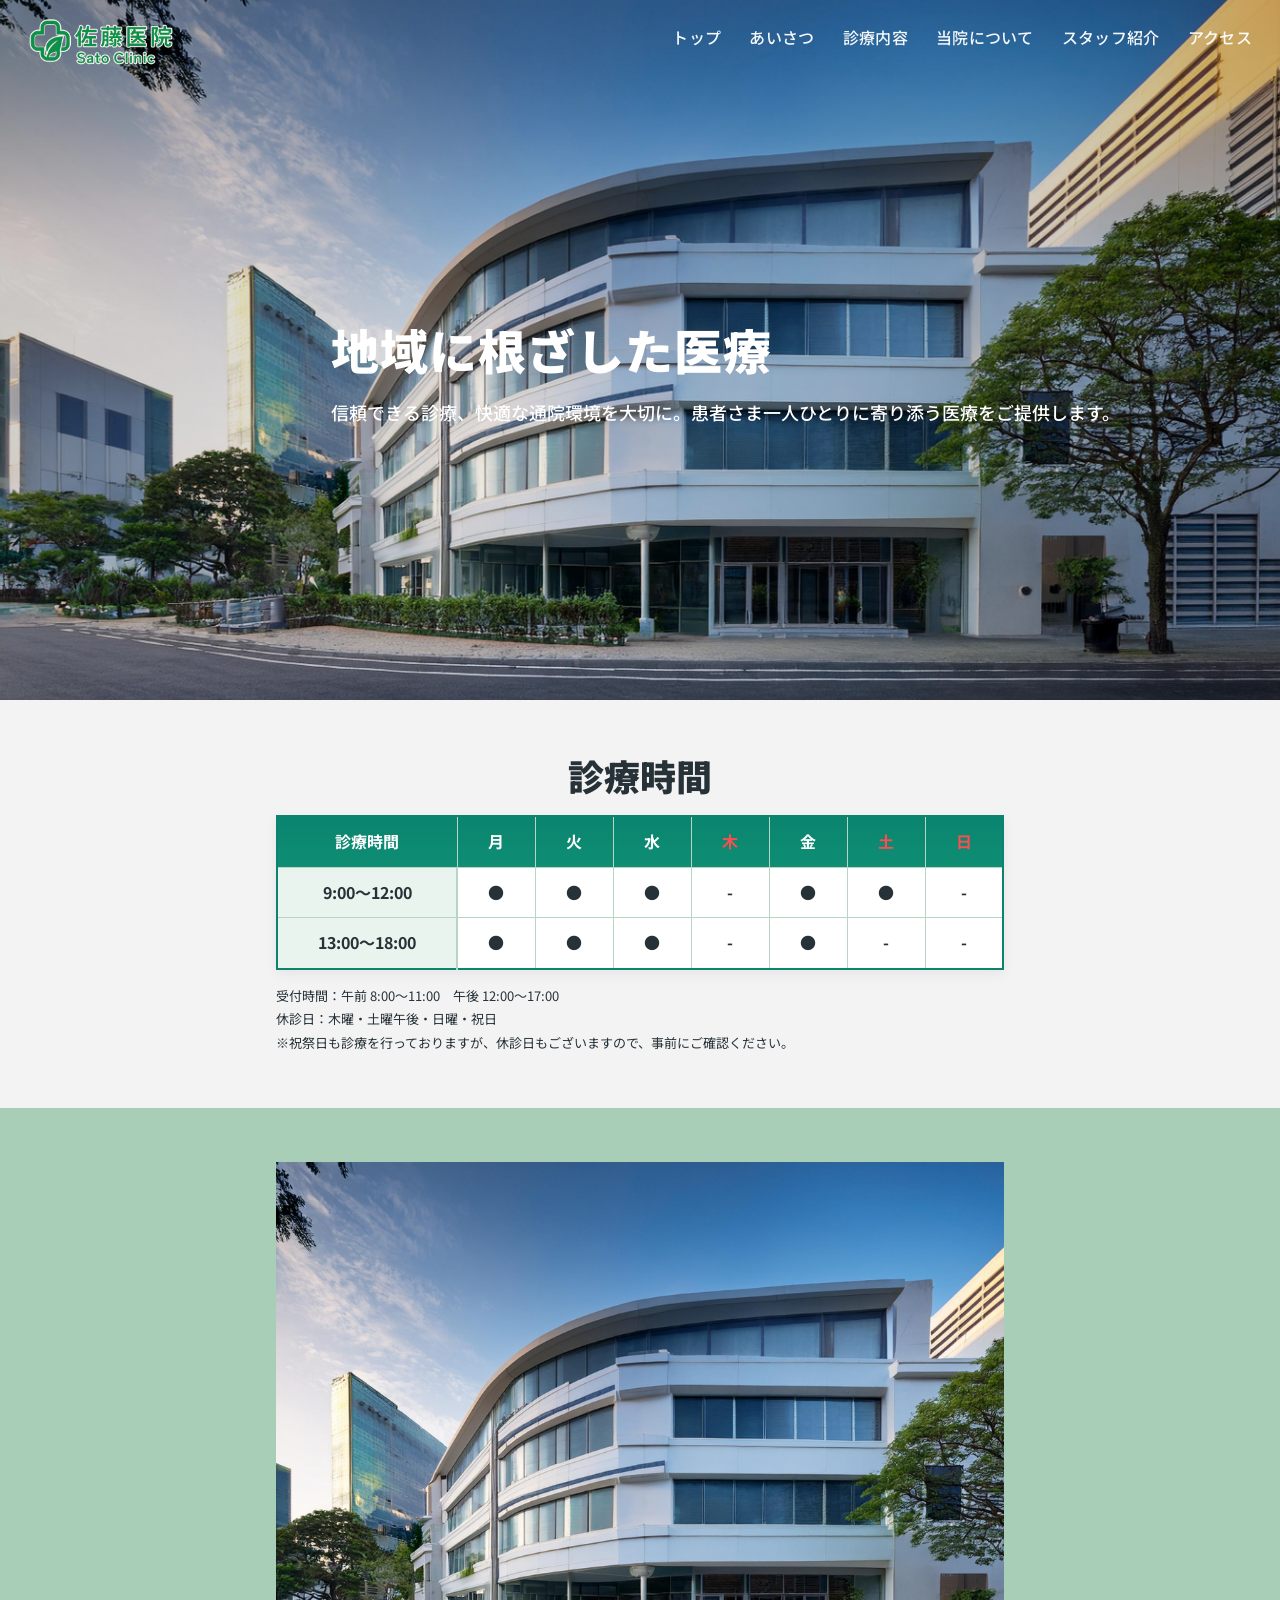
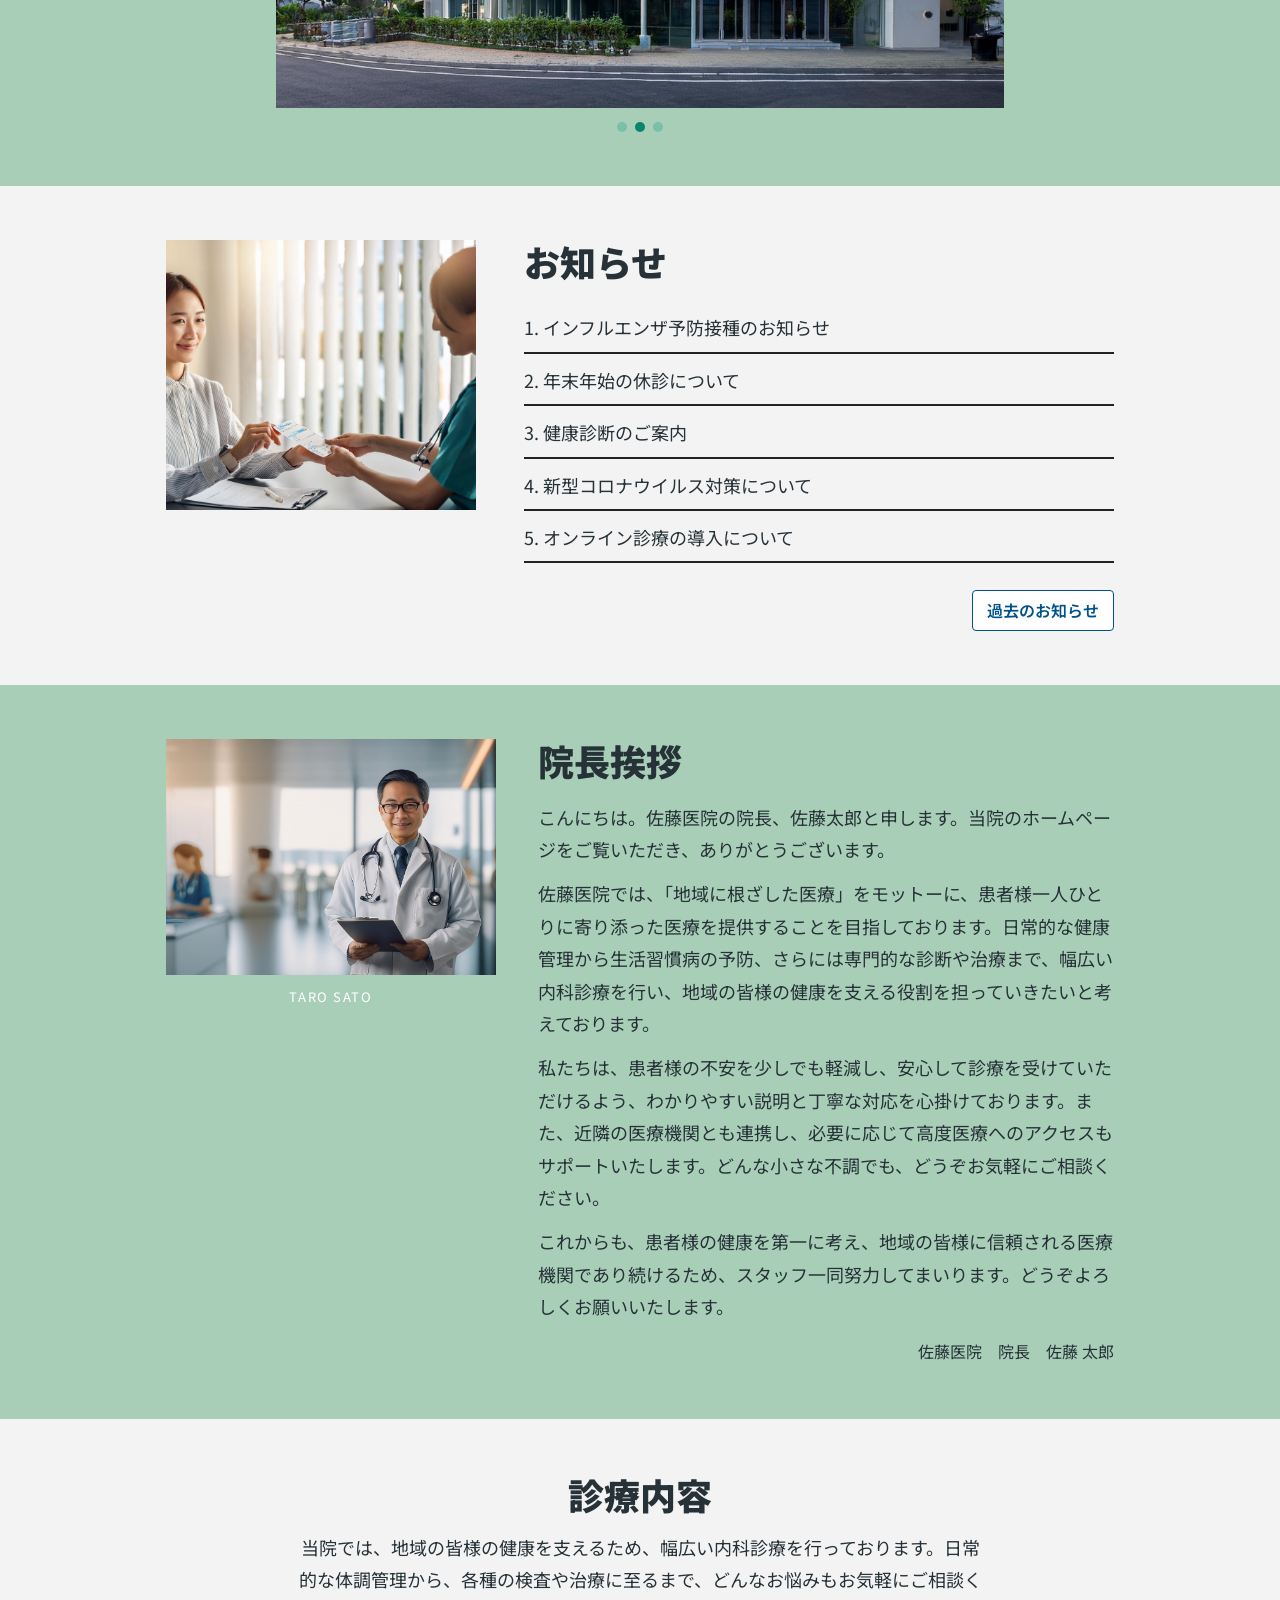
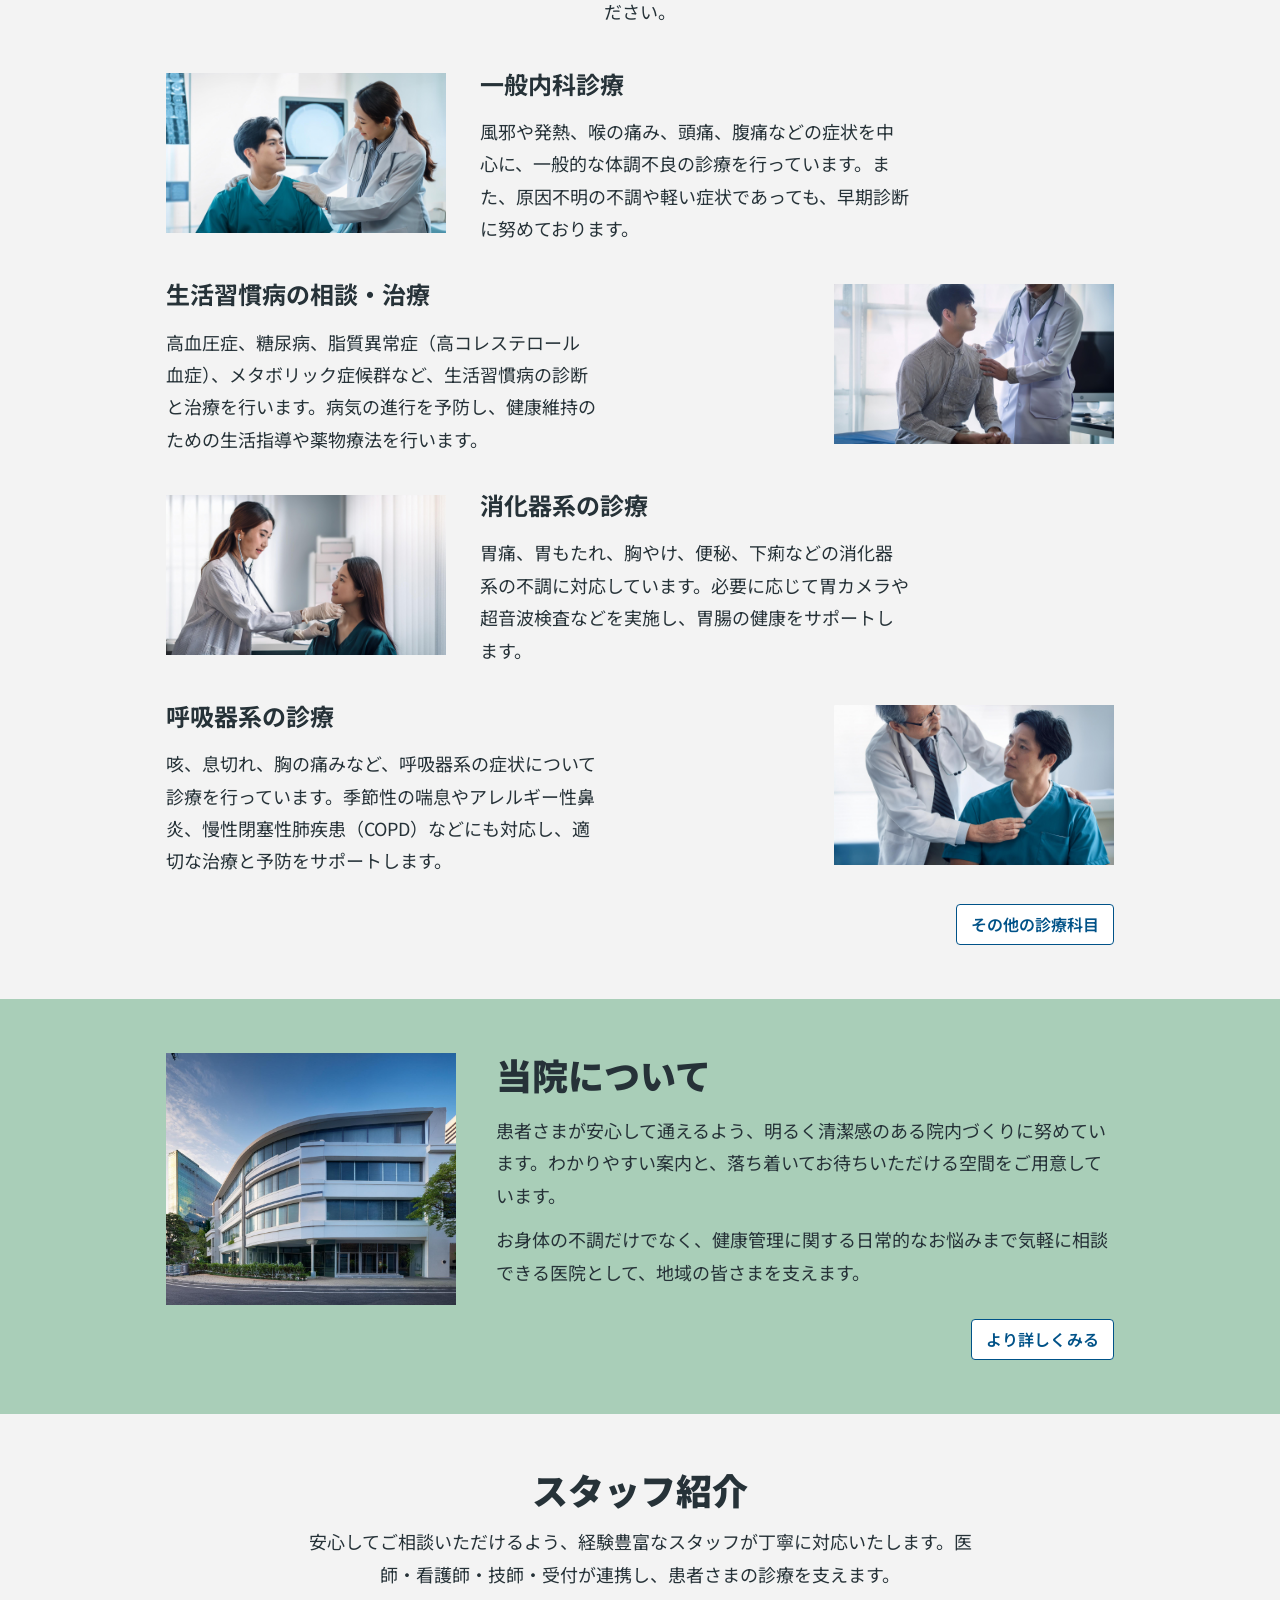
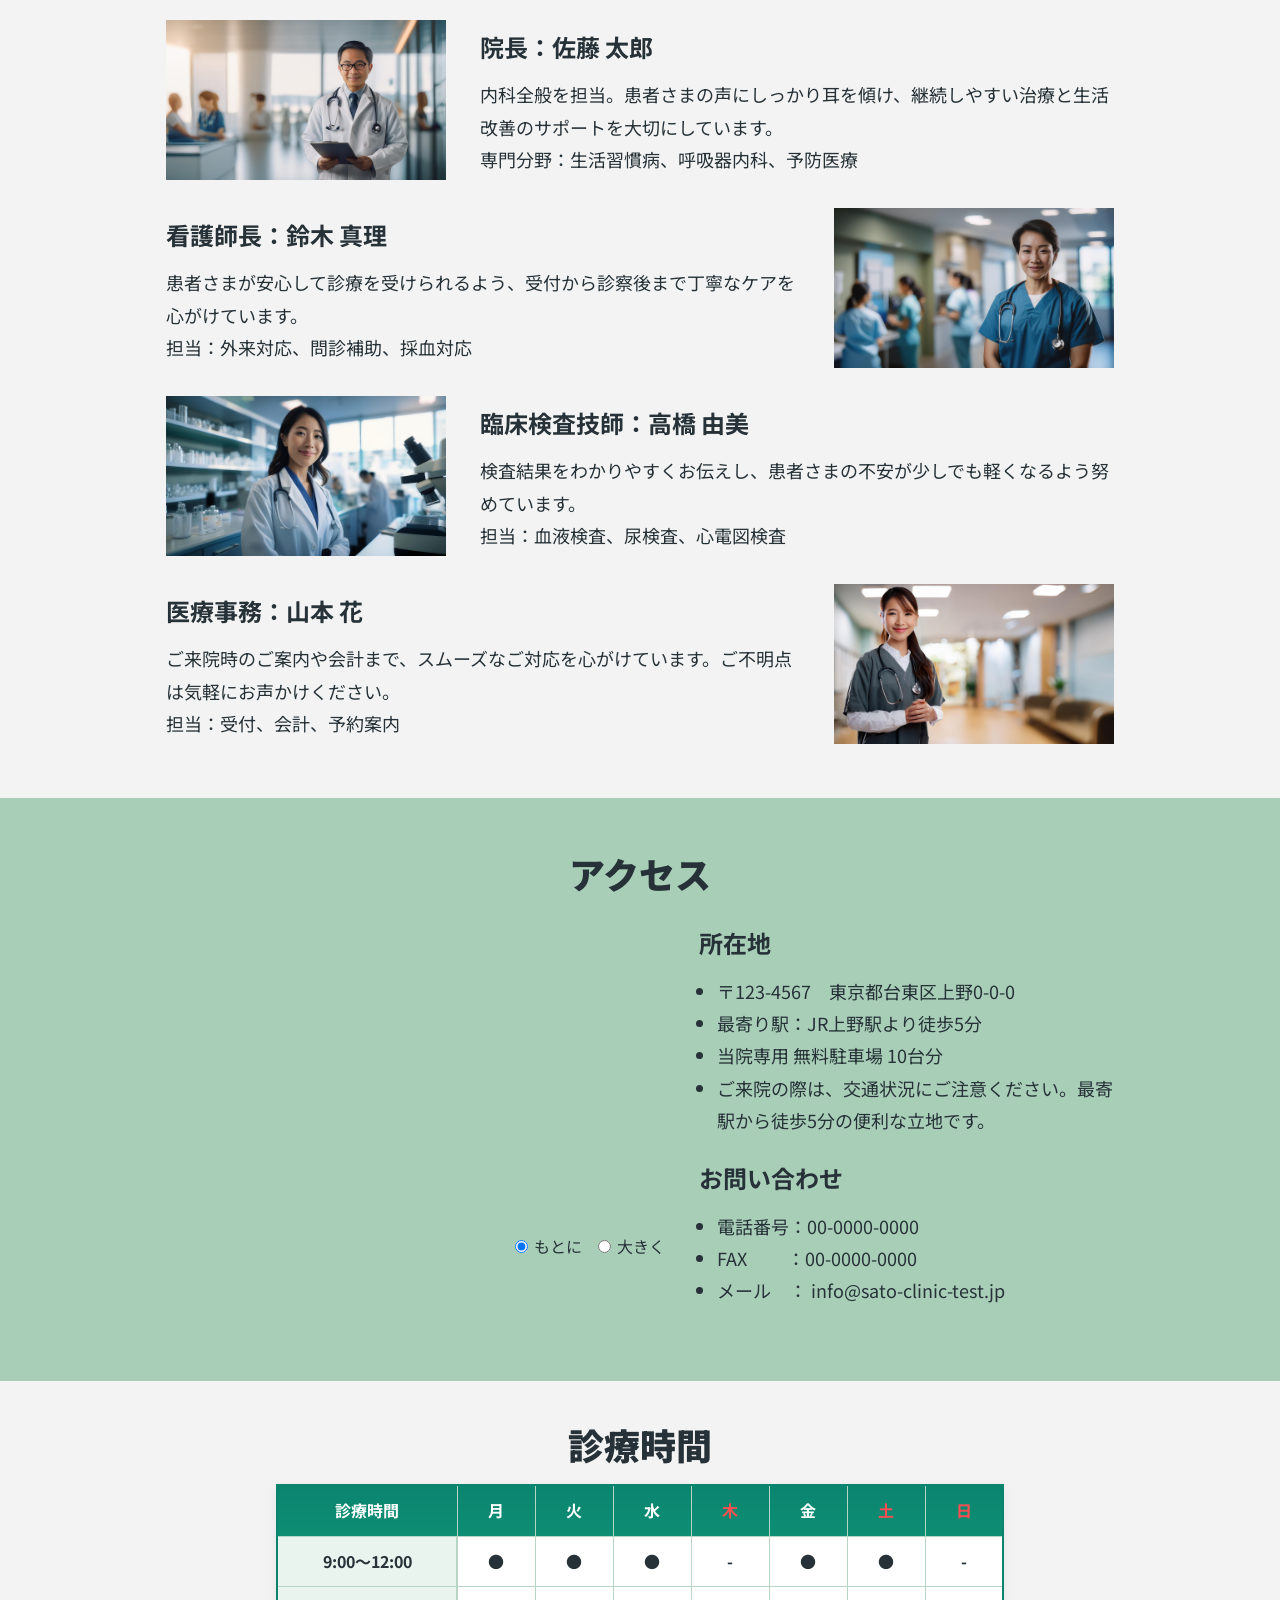
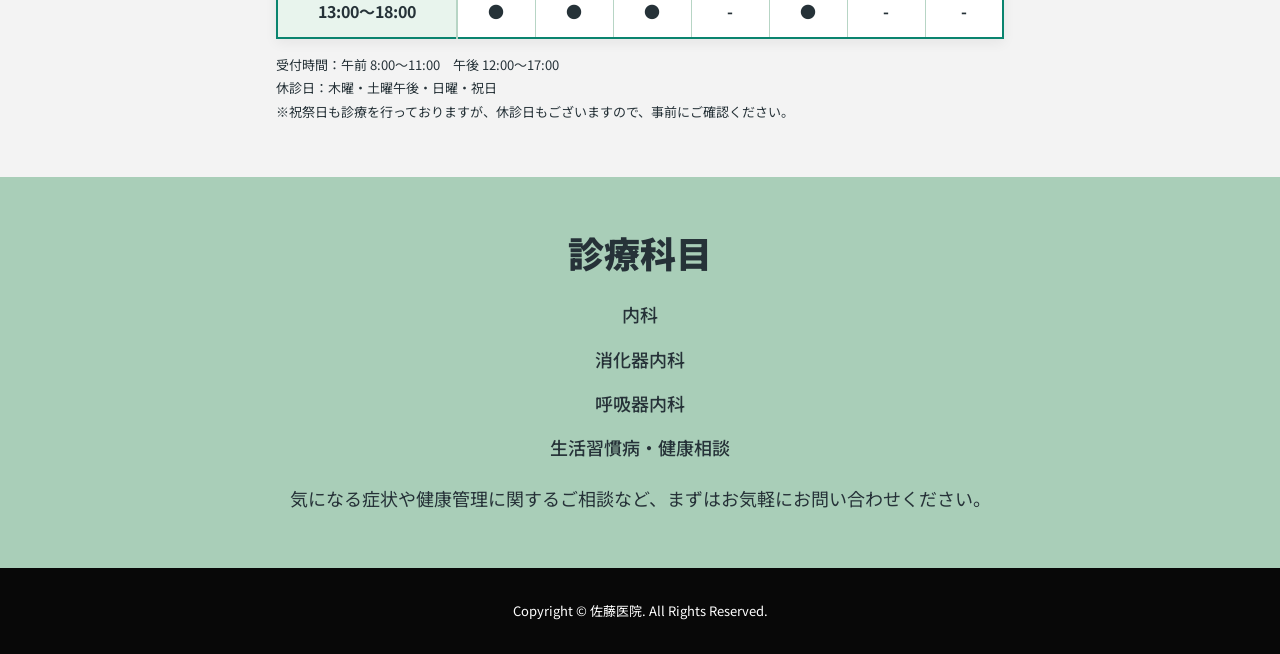
==== index.html @ b528b64d "id:work　の削除：非表示としていた為" ====
<!DOCTYPE html>
<html lang="ja">

<head>
  <meta charset="UTF-8">
  <meta name="viewport" content="width=device-width, initial-scale=1.0">
  <title>佐藤医院 | Sato Clinic</title>
  <link rel="preconnect" href="https://fonts.googleapis.com">
  <link rel="preconnect" href="https://fonts.gstatic.com" crossorigin>
  <link href="https://fonts.googleapis.com/css2?family=Noto+Sans+JP:wght@400;500;700;900&display=swap" rel="stylesheet">
  <link rel="stylesheet" href="./css/style.css">
</head>

<body>
  <header class="hero" id="top">
    <img class="hero__bg" src="./img/Hospital_Exterior/hospital_1.jpg" alt="佐藤医院の外観">
    <div class="hero__overlay"></div>
    <div class="site-header container-wide">
      <a href="#top" class="logo-link" aria-label="佐藤医院トップへ戻る">
        <img src="./img/Logo/logo.png" alt="佐藤医院 Sato Clinic">
      </a>
      <nav class="global-nav" aria-label="グローバルナビゲーション">
        <ul>
          <li><a href="#top">トップ</a></li>
          <li><a href="#greeting">あいさつ</a></li>
          <li><a href="#medical">診療内容</a></li>
          <li><a href="#access">当院について</a></li>
          <li><a href="#staff">スタッフ紹介</a></li>
          <li><a href="#contact">アクセス</a></li>
        </ul>
      </nav>
    </div>
    <div class="hero__content container-wide">
      <div class="hero__copy">
        <h1>地域に根ざした医療</h1>
        <p>信頼できる診療、快適な通院環境を大切に。患者さま一人ひとりに寄り添う医療をご提供します。</p>
      </div>
    </div>
  </header>

  <main>
    <section class="section section-hours section-white">
      <div class="container-narrow">
        <h2 class="section-title">診療時間</h2>
        <table class="hours-table" aria-label="診療時間表">
          <thead>
            <tr>
              <th>診療時間</th>
              <th>月</th>
              <th>火</th>
              <th>水</th>
              <th>木</th>
              <th>金</th>
              <th>土</th>
              <th>日</th>
            </tr>
          </thead>
          <tbody>
            <tr>
              <th>9:00〜12:00</th>
              <td>●</td>
              <td>●</td>
              <td>●</td>
              <td>-</td>
              <td>●</td>
              <td>●</td>
              <td>-</td>
            </tr>
            <tr>
              <th>13:00〜18:00</th>
              <td>●</td>
              <td>●</td>
              <td>●</td>
              <td>-</td>
              <td>●</td>
              <td>-</td>
              <td>-</td>
            </tr>
          </tbody>
        </table>
        <div class="hours-note">
          <p>受付時間：午前 8:00〜11:00　午後 12:00〜17:00</p>
          <p>休診日：木曜・土曜午後・日曜・祝日</p>
          <p>※祝祭日も診療を行っておりますが、休診日もございますので、事前にご確認ください。</p>
        </div>
      </div>
      </h2>
      </div>
    </section>

    <section class="section section-green">
      <div class="container-narrow gallery-carousel">
        <div class="three-gallery" aria-label="医院の紹介写真">
          <div class="gallery-track">
            <figure class="gallery-slide"><img src="./img/Medical_Image/medical_1.jpg" alt="診療イメージ"></figure>
            <figure class="gallery-slide"><img src="./img/Hospital_Exterior/hospital_1.jpg" alt="医院外観"></figure>
            <figure class="gallery-slide"><img src="./img/Patient_Image/patient_1.jpg" alt="患者さま対応"></figure>
          </div>
        </div>
        <div class="gallery-dots" aria-label="ギャラリーのページネーション"></div>
      </div>
    </section>

    <section class="section section-white news-section">
      <div class="container-medium news-grid">
        <div class="news-grid__image">
          <img src="./img/Infomation_Image/information_2.jpg" alt="お知らせイメージ">
        </div>
        <div class="news-grid__content">
          <h2>お知らせ</h2>
          <ul class="news-list">
            <li><a href="#">1. インフルエンザ予防接種のお知らせ</a></li>
            <li><a href="#">2. 年末年始の休診について</a></li>
            <li><a href="#">3. 健康診断のご案内</a></li>
            <li><a href="#">4. 新型コロナウイルス対策について</a></li>
            <li><a href="#">5. オンライン診療の導入について</a></li>
          </ul>
          <div class="news-link"><a href="./under-construction.html?return=%2Findex.html%23news"
              class="link-button">過去のお知らせ</a></div>
        </div>
      </div>
    </section>

    <section class="section section-green" id="greeting">
      <div class="container-medium greeting-grid">
        <div class="greeting-grid__image">
          <img src="./img/Doctor_Image/sato_taro.jpg" alt="院長 佐藤 太郎">
          <div class="caption">TARO SATO</div>
        </div>
        <div class="greeting-grid__content">
          <h2>院長挨拶</h2>
          <p>こんにちは。佐藤医院の院長、佐藤太郎と申します。当院のホームページをご覧いただき、ありがとうございます。</p>
          <p>
            佐藤医院では、「地域に根ざした医療」をモットーに、患者様一人ひとりに寄り添った医療を提供することを目指しております。日常的な健康管理から生活習慣病の予防、さらには専門的な診断や治療まで、幅広い内科診療を行い、地域の皆様の健康を支える役割を担っていきたいと考えております。
          </p>
          <p>
            私たちは、患者様の不安を少しでも軽減し、安心して診療を受けていただけるよう、わかりやすい説明と丁寧な対応を心掛けております。また、近隣の医療機関とも連携し、必要に応じて高度医療へのアクセスもサポートいたします。どんな小さな不調でも、どうぞお気軽にご相談ください。
          </p>
          <p>これからも、患者様の健康を第一に考え、地域の皆様に信頼される医療機関であり続けるため、スタッフ一同努力してまいります。どうぞよろしくお願いいたします。</p>
          <div class="signature">佐藤医院　院長　佐藤 太郎</div>
        </div>
      </div>
    </section>

    <section class="section section-white" id="medical">
      <div class="container-medium">
        <h2 class="section-title">診療内容</h2>
        <p class="section-lead">当院では、地域の皆様の健康を支えるため、幅広い内科診療を行っております。日常的な体調管理から、各種の検査や治療に至るまで、どんなお悩みもお気軽にご相談ください。</p>
        <div class="medical-grid">
          <article class="medical-item left-image">
            <img src="./img/Patient_Image/patient_7.jpg" alt="一般内科">
            <div>
              <h3>一般内科診療</h3>
              <p>風邪や発熱、喉の痛み、頭痛、腹痛などの症状を中心に、一般的な体調不良の診療を行っています。また、原因不明の不調や軽い症状であっても、早期診断に努めております。</p>
            </div>
          </article>
          <article class="medical-item right-image">
            <img src="./img/Patient_Image/patient_2.jpg" alt="生活習慣病の相談">
            <div>
              <h3>生活習慣病の相談・治療</h3>
              <p>高血圧症、糖尿病、脂質異常症（高コレステロール血症）、メタボリック症候群など、生活習慣病の診断と治療を行います。病気の進行を予防し、健康維持のための生活指導や薬物療法を行います。</p>
            </div>
          </article>
          <article class="medical-item left-image">
            <img src="./img/Patient_Image/patient_3.jpg" alt="予防接種">
            <div>
              <h3>消化器系の診療</h3>
              <p>胃痛、胃もたれ、胸やけ、便秘、下痢などの消化器系の不調に対応しています。必要に応じて胃カメラや超音波検査などを実施し、胃腸の健康をサポートします。</p>
            </div>
          </article>
          <article class="medical-item right-image">
            <img src="./img/Patient_Image/patient_6.jpg" alt="セカンドオピニオン対応">
            <div>
              <h3>呼吸器系の診療</h3>
              <p>咳、息切れ、胸の痛みなど、呼吸器系の症状について診療を行っています。季節性の喘息やアレルギー性鼻炎、慢性閉塞性肺疾患（COPD）などにも対応し、適切な治療と予防をサポートします。</p>
            </div>
          </article>
        </div>
        <div class="medical-item-link"><a href="./under-construction.html?return=%2Findex.html%23medical"
            class="link-button">その他の診療科目</a></div>

      </div>
    </section>

    <section class="section section-green" id="access">
      <div class="container-medium about-grid">
        <div class="about-grid__image">
          <img src="./img/Hospital_Exterior/hospital_1.jpg" alt="当院について">
        </div>
        <div class="about-grid__content">
          <h2>当院について</h2>
          <p>患者さまが安心して通えるよう、明るく清潔感のある院内づくりに努めています。わかりやすい案内と、落ち着いてお待ちいただける空間をご用意しています。</p>
          <p>お身体の不調だけでなく、健康管理に関する日常的なお悩みまで気軽に相談できる医院として、地域の皆さまを支えます。</p>
          <div class="about-link"><a href="./under-construction.html?return=%2Findex.html%23access"
              class="link-button">より詳しくみる</a></div>
        </div>
      </div>
    </section>

    <section class="section section-white" id="staff">
      <div class="container-medium">
        <h2 class="section-title">スタッフ紹介</h2>
        <p class="section-lead">安心してご相談いただけるよう、経験豊富なスタッフが丁寧に対応いたします。医師・看護師・技師・受付が連携し、患者さまの診療を支えます。</p>
        <div class="staff-list">
          <article class="staff-item">
            <img src="./img/Doctor_Image/sato_taro.jpg" alt="院長 佐藤太郎">
            <div>
              <h3>院長：佐藤 太郎</h3>
              <p>内科全般を担当。患者さまの声にしっかり耳を傾け、継続しやすい治療と生活改善のサポートを大切にしています。</p>
              <p>専門分野：生活習慣病、呼吸器内科、予防医療</p>
            </div>
          </article>
          <article class="staff-item reverse">
            <img src="./img/Doctor_Image/suzuki_mari.jpg" alt="看護師長 鈴木真理">
            <div>
              <h3>看護師長：鈴木 真理</h3>
              <p>患者さまが安心して診療を受けられるよう、受付から診察後まで丁寧なケアを心がけています。</p>
              <p>担当：外来対応、問診補助、採血対応</p>
            </div>
          </article>
          <article class="staff-item">
            <img src="./img/Doctor_Image/takahashi_yumi.jpg" alt="臨床検査技師 高橋由美">
            <div>
              <h3>臨床検査技師：高橋 由美</h3>
              <p>検査結果をわかりやすくお伝えし、患者さまの不安が少しでも軽くなるよう努めています。</p>
              <p>担当：血液検査、尿検査、心電図検査</p>
            </div>
          </article>
          <article class="staff-item reverse">
            <img src="./img/Doctor_Image/yamamoto_hana.jpg" alt="医療事務 山本花">
            <div>
              <h3>医療事務：山本 花</h3>
              <p>ご来院時のご案内や会計まで、スムーズなご対応を心がけています。ご不明点は気軽にお声かけください。</p>
              <p>担当：受付、会計、予約案内</p>
            </div>
          </article>
        </div>
      </div>
    </section>

    <section class="section section-green" id="contact">
      <div class="container-medium access-block">
        <h2 class="section-title">アクセス</h2>
        <div class="access-grid">
          <div class="access-grid__map">
            <iframe class="contact-map"
              src="https://www.google.com/maps?q=35.7102564661031,139.78121598301541&z=14&output=embed" title="アクセスマップ"
              loading="lazy" referrerpolicy="no-referrer-when-downgrade" allowfullscreen></iframe>
            <div class="map-zoom-controls" aria-label="MAP zoom controls">
              <label class="map-zoom-controls__option">
                <input type="radio" name="map-zoom" value="14" checked>
                <span>もとに</span>
              </label>
              <label class="map-zoom-controls__option">
                <input type="radio" name="map-zoom" value="16">
                <span>大きく</span>
              </label>
            </div>
          </div>
          <div class="access-grid__content">
            <h3>所在地</h3>
            <ul>
              <li>〒123-4567　東京都台東区上野0-0-0 </li>
              <li>最寄り駅：JR上野駅より徒歩5分</li>
              <li>当院専用 無料駐車場 10台分 </li>
              <li>ご来院の際は、交通状況にご注意ください。最寄駅から徒歩5分の便利な立地です。</li>
            </ul>
            <h3>お問い合わせ</h3>
            <ul>
              <li>電話番号：<a href="tel:00000000000">00-0000-0000</a></li>
              <li>FAX 　　：00-0000-0000</li>
              <li>
                メール　：
                <a href="mailto:info@sato-clinic-test.jp?subject=ホームページからのお問い合わせ">
                  info@sato-clinic-test.jp
                </a>
              </li>
            </ul>
          </div>
        </div>
      </div>
    </section>

    <section class="section section-white section-hours section-hours-bottom">
      <div class="container-narrow">
        <h2 class="section-title">診療時間</h2>
        <table class="hours-table" aria-label="診療時間表 下部">
          <thead>
            <tr>
              <th>診療時間</th>
              <th>月</th>
              <th>火</th>
              <th>水</th>
              <th>木</th>
              <th>金</th>
              <th>土</th>
              <th>日</th>
            </tr>
          </thead>
          <tbody>
            <tr>
              <th>9:00〜12:00</th>
              <td>●</td>
              <td>●</td>
              <td>●</td>
              <td>-</td>
              <td>●</td>
              <td>●</td>
              <td>-</td>
            </tr>
            <tr>
              <th>13:00〜18:00</th>
              <td>●</td>
              <td>●</td>
              <td>●</td>
              <td>-</td>
              <td>●</td>
              <td>-</td>
              <td>-</td>
            </tr>
          </tbody>
        </table>
        <div class="hours-note">
          <p>受付時間：午前 8:00〜11:00　午後 12:00〜17:00</p>
          <p>休診日：木曜・土曜午後・日曜・祝日</p>
          <p>※祝祭日も診療を行っておりますが、休診日もございますので、事前にご確認ください。</p>
        </div>
        </h2>
      </div>
    </section>

    <section class="section section-green departments-section">
      <div class="container-medium departments-block">
        <h2 class="section-title">診療科目</h2>
        <ul class="departments-list">
          <li>内科</li>
          <li>消化器内科</li>
          <li>呼吸器内科</li>
          <li>生活習慣病・健康相談</li>
        </ul>
        <p>気になる症状や健康管理に関するご相談など、まずはお気軽にお問い合わせください。</p>
      </div>
    </section>
  </main>

  <footer class="site-footer">
    <p>Copyright © 佐藤医院. All Rights Reserved.
    </p>
  </footer>

  <script src="./js/script.js"></script>
</body>

</html>
---- css/style.css ----
:root {
  --green: #a9ceb8;
  --deep-green: #0a846f;
  --deep-green-dark: #0a846f;
  --text: #263238;
  --muted: #333333;
  --white: #ffffff;
  --bg: #f4f4f4;
}

* {
  box-sizing: border-box;
}

html {
  scroll-behavior: smooth;
}

body {
  margin: 0;
  min-width: 0;
  overflow-x: hidden;
  font-family: 'Noto Sans JP', sans-serif;
  font-size: 18px;
  line-height: 1.8;
  color: var(--text);
  background: var(--bg);
}

a {
  color: inherit;
  text-decoration: none;
}

img {
  display: block;
  max-width: 100%;
}

.container-wide,
.container-medium,
.container-narrow {
  width: min(100%, 1440px);
  margin: 0 auto;
  position: relative;
  padding-inline: 16px;
}

.container-medium {
  max-width: 980px;
}

.container-narrow {
  max-width: 760px;
}

.hero {
  position: relative;
  height: 700px;
  overflow: hidden;
}

.hero__bg {
  position: absolute;
  inset: 0;
  width: 100%;
  height: 100%;
  object-fit: cover;
}

.hero__overlay {
  position: absolute;
  inset: 0;
  background: linear-gradient(90deg, rgba(0, 0, 0, 0.18) 0%, rgba(0, 0, 0, 0.06) 42%, rgba(0, 0, 0, 0.22) 100%);
}

.site-header {
  position: relative;
  z-index: 2;
  display: flex;
  align-items: flex-start;
  justify-content: space-between;
  padding: 18px 20px 0;
}

.logo-link img {
  width: 165px;
}

.global-nav ul {
  display: flex;
  gap: 28px;
  list-style: none;
  margin: 0;
  padding: 2px 8px 0 0;
}

.global-nav a {
  color: rgba(255, 255, 255, 0.95);
  font-size: 16px;
  font-weight: 500;
  letter-spacing: 0.02em;
}

.hero__content {
  position: relative;
  z-index: 2;
  height: 100%;
}

.hero__copy {
  position: absolute;
  right: 160px;
  top: 250px;
  color: #fff;
  text-align: left;
}

.hero__copy h1 {
  margin: 0 0 16px;
  font-size: 48px;
  line-height: 1.3;
  font-weight: 900;
  letter-spacing: 0.02em;
}

.hero__copy p {
  margin: 0;
  font-size: 18px;
  line-height: 1.8;
  font-weight: 500;
}

.section {
  padding: 54px 0;
}

.section-white {
  background: #f3f3f3;
}

.section-green {
  background: var(--green);
}

.hours-table {
  width: 100%;
  border-collapse: collapse;
  table-layout: fixed;
  background: var(--white);
  border: 2px solid var(--deep-green);
  box-shadow: 0 4px 12px rgba(0, 0, 0, 0.06);
}

.hours-table th,
.hours-table td {
  border: 1px solid #b7d5c5;
  text-align: center;
  padding: 12px 8px;
  font-size: 16px;
  line-height: 1.6;
}

.hours-table thead th {
  background: linear-gradient(180deg, var(--deep-green) 0%, #0f8e74 100%);
  color: #fff;
  font-weight: 700;
}

.hours-table thead th:nth-child(5),
.hours-table thead th:nth-child(7),
.hours-table thead th:nth-child(8) {
  color: #ff4d4f;
}

.hours-table thead th:first-child,
.hours-table tbody th {
  width: 180px;
}

.hours-table tbody th {
  background: #e8f4ed;
  color: var(--text);
  font-weight: 700;
  border-right: 2px solid #b7d5c5;
}

.hours-table td {
  background: #ffffff;
  font-size: 16px;
  font-weight: 700;
  color: var(--text);
}

.hours-note {
  margin-top: 14px;
  font-size: 13px;
  line-height: 1.8;
}

.hours-note p {
  margin: 0;
}

.gallery-carousel {
  position: relative;
}

.three-gallery {
  width: 100%;
  overflow: hidden;
}

.gallery-track {
  display: flex;
  width: 300%;
  transition: transform 0.35s ease;
  will-change: transform;
}

.gallery-track .gallery-slide {
  flex: 0 0 calc(100% / 3);
  width: calc(100% / 3);
  max-width: calc(100% / 3);
  margin: 0;
  aspect-ratio: 4 / 3;
  overflow: hidden;
  opacity: 1;
  transition: opacity 0.8s ease;
}

.gallery-track .gallery-slide.is-hidden {
  opacity: 0;
}

.gallery-track img {
  width: 100%;
  height: 100%;
  object-fit: cover;
}

.gallery-dots {
  display: flex;
  justify-content: center;
  gap: 8px;
  margin-top: 14px;
}

.gallery-dot {
  width: 10px;
  height: 10px;
  border: 0;
  border-radius: 50%;
  background: rgba(12, 156, 131, 0.3);
  padding: 0;
  cursor: pointer;
}

.gallery-dot.is-active {
  background: var(--deep-green);
}

.news-grid,
.greeting-grid,
.about-grid,
.access-grid {
  display: grid;
  align-items: start;
}

.news-grid {
  grid-template-columns: 310px 1fr;
  gap: 48px;
}

.news-grid__image img {
  width: 100%;
  aspect-ratio: 1.15 / 1;
  object-fit: cover;
}

.news-grid__content h2,
.greeting-grid__content h2,
.about-grid__content h2,
.section-title {
  margin: 0 0 18px;
  font-size: 36px;
  line-height: 1.2;
  font-weight: 900;
  text-align: center;
}

.news-grid__content h2,
.greeting-grid__content h2,
.about-grid__content h2 {
  text-align: left;
}

.news-list {
  list-style: none;
  margin: 0;
  padding: 0;
}

.news-list li {
  border-bottom: 2px solid #222;
  padding: 10px 0 8px;
  font-size: 18px;
  line-height: 1.8;
}

.news-link,
.medical-item-link {
  text-align: right;
  margin-top: 12px;
  font-size: 16px;
  text-decoration: underline;
}

.link-button {
  display: inline-block;
  border: solid 1px #005288;
  padding: 10px 14px;
  font-size: 16px;
  font-weight: 600;
  margin: 15px 0 0;
  color: #005288;
  text-decoration: none;
  background: #ffffff;
  border-radius: 4px;
  line-height: 1.2;
}

.news-link .link-button,
.medical-item-link .link-button,
.about-link .link-button {
  margin: 15px 0 0;
}

.greeting-grid {
  grid-template-columns: 330px 1fr;
  gap: 42px;
}

.greeting-grid__image img {
  width: 100%;
  aspect-ratio: 1.15 / 0.82;
  object-fit: cover;
}

.caption {
  text-align: center;
  margin-top: 10px;
  font-size: 13px;
  letter-spacing: 0.12em;
  color: #fff;
}

.greeting-grid__content p,
.about-grid__content p {
  margin: 0 0 12px;
  font-size: 18px;
  line-height: 1.8;
}

.signature {
  margin-top: 14px;
  text-align: right;
  font-size: 16px;
}

.medical-grid {
  margin-top: 34px;
  display: flex;
  flex-direction: column;
  gap: 28px;
}

.medical-item {
  display: grid;
  grid-template-columns: 280px 1fr;
  gap: 34px;
  align-items: center;
}

.medical-item.left-image {
  grid-template-columns: 280px 1fr;
}

.medical-item.right-image {
  grid-template-columns: 1fr 280px;
}

.medical-item.left-image>div,
.medical-item.right-image>div {
  max-width: 430px;
  width: 100%;
  justify-self: start;
}

.medical-item.right-image>div {
  order: 1;
}

.medical-item.right-image img {
  order: 2;
}

.medical-item img {
  width: 280px;
  height: 160px;
  object-fit: cover;
}

.medical-item h3,
.access-grid__content h3,
.staff-item h3 {
  margin: 0 0 10px;
  font-size: 24px;
  font-weight: 700;
}

.medical-item p,
.section-lead,
.staff-item p,
.access-grid__content li,
.departments-block p {
  margin: 0;
  font-size: 18px;
  line-height: 1.8;
}

.about-grid {
  grid-template-columns: 290px 1fr;
  gap: 40px;
}

.about-grid__image img {
  width: 100%;
  aspect-ratio: 1.15 / 1;
  object-fit: cover;
}

.about-link {
  text-align: right;
  margin-top: 16px;
  font-size: 16px;
  text-decoration: underline;
}

.section-lead {
  max-width: 690px;
  margin: -4px auto 30px;
  text-align: center;
}

.staff-list {
  display: flex;
  flex-direction: column;
  gap: 28px;
}

.staff-item {
  display: grid;
  grid-template-columns: 280px 1fr;
  gap: 34px;
  align-items: center;
}

.staff-item.reverse {
  grid-template-columns: 1fr 280px;
}

.staff-item.reverse>div {
  order: 1;
}

.staff-item.reverse img {
  order: 2;
}

.staff-item img {
  width: 280px;
  height: 160px;
  object-fit: cover;
}

.access-block .section-title {
  margin-bottom: 26px;
}

.access-grid {
  grid-template-columns: 1.2fr 1fr;
  gap: 34px;
}

.access-grid__map img,
.access-grid__map iframe {
  width: 100%;
  height: 290px;
  border: 0;
}

.access-grid__map img {
  object-fit: cover;
}

.map-zoom-controls {
  display: flex;
  justify-content: flex-end;
  gap: 16px;
  margin-top: 12px;
}

.map-zoom-controls__option {
  display: inline-flex;
  align-items: center;
  gap: 6px;
  font-size: 16px;
  line-height: 1.8;
  cursor: pointer;
}

.map-zoom-controls__option input {
  margin: 0;
}

.access-grid__content ul {
  margin: 0 0 20px 0;
  padding-left: 18px;
}

.section-hours-bottom {
  padding-top: 42px;
}

.departments-block {
  text-align: center;
}

.departments-list {
  list-style: none;
  margin: 24px 0 18px;
  padding: 0;
}

.departments-list li {
  margin-bottom: 12px;
  font-size: 18px;
  font-weight: 500;
}

.site-footer {
  background: #080808;
  color: #fff;
  text-align: center;
  padding: 18px 0;
  font-size: 13px;
}

@media (max-width: 1024px) {
  .hero__copy {
    right: 60px;
    top: 240px;
  }

  .hero__copy h1 {
    font-size: 44px;
  }
}

@media (max-width: 768px) {
  .section {
    padding: 42px 0;
  }

  .site-header {
    flex-direction: column;
    align-items: flex-start;
    gap: 12px;
  }

  .global-nav ul {
    flex-wrap: wrap;
    gap: 14px;
    padding-right: 0;
  }

  .hero {
    height: 620px;
  }

  .hero__copy {
    left: 24px;
    right: 24px;
    top: 220px;
    max-width: 88%;
  }

  .hero__copy h1 {
    font-size: 34px;
  }

  .hero__copy p {
    font-size: 16px;
  }

  .news-grid,
  .greeting-grid,
  .about-grid,
  .access-grid,
  .medical-item,
  .staff-item {
    grid-template-columns: 1fr;
    gap: 24px;
  }

  .map-zoom-controls {
    justify-content: flex-end;
  }

  .medical-item.left-image,
  .medical-item.right-image,
  .staff-item.reverse {
    grid-template-columns: 1fr;
  }

  .medical-item.right-image>div,
  .medical-item.right-image img,
  .staff-item.reverse>div,
  .staff-item.reverse img {
    order: initial;
  }

  .medical-item.right-image {
    display: flex;
    flex-direction: column;
  }

  .medical-item.right-image>img {
    order: 1;
  }

  .medical-item.right-image>div {
    order: 2;
  }

  .medical-item img,
  .staff-item img {
    width: 100%;
    height: auto;
    max-height: 240px;
  }

  .medical-item.left-image>div,
  .medical-item.right-image>div {
    max-width: none;
  }

  .news-grid__content h2,
  .greeting-grid__content h2,
  .about-grid__content h2,
  .section-title {
    text-align: center;
  }

  .news-grid__content h2,
  .greeting-grid__content h2,
  .about-grid__content h2 {
    margin-top: 6px;
  }

  .works-grid {
    grid-template-columns: repeat(2, minmax(0, 1fr));
  }
}

@media (max-width: 480px) {

  body {
    font-size: 16px;
  }

  .container-wide,
  .container-medium,
  .container-narrow {
    padding-inline: 14px;
  }

  .section {
    padding: 32px 0;
  }

  .logo-link img {
    width: 140px;
  }

  .hero {
    height: 520px;
  }

  .hero__copy {
    left: 16px;
    right: 16px;
    top: 190px;
    max-width: 100%;
  }

  .hero__copy h1 {
    font-size: 30px;
  }

  .hero__copy p {
    font-size: 16px;
  }

  .hours-table th,
  .hours-table td {
    padding: 8px 4px;
    font-size: 13px;
  }

  .three-gallery {
    touch-action: pan-y;
  }

  .news-list li {
    font-size: 16px;
  }

  .greeting-grid__content p,
  .about-grid__content p,
  .medical-item p,
  .section-lead,
  .staff-item p,
  .access-grid__content li,
  .departments-block p {
    font-size: 16px;
  }

  .news-grid__content h2,
  .greeting-grid__content h2,
  .about-grid__content h2,
  .section-title {
    font-size: 26px;
  }

  .global-nav a,
  .news-link,
  .medical-item-link,
  .about-link,
  .link-button,
  .signature,
  .map-zoom-controls__option,
  .departments-list li {
    font-size: 16px;
  }

  .caption,
  .hours-note,
  .site-footer {
    font-size: 13px;
  }

  .medical-item h3,
  .access-grid__content h3,
  .staff-item h3 {
    font-size: 22px;
  }
}
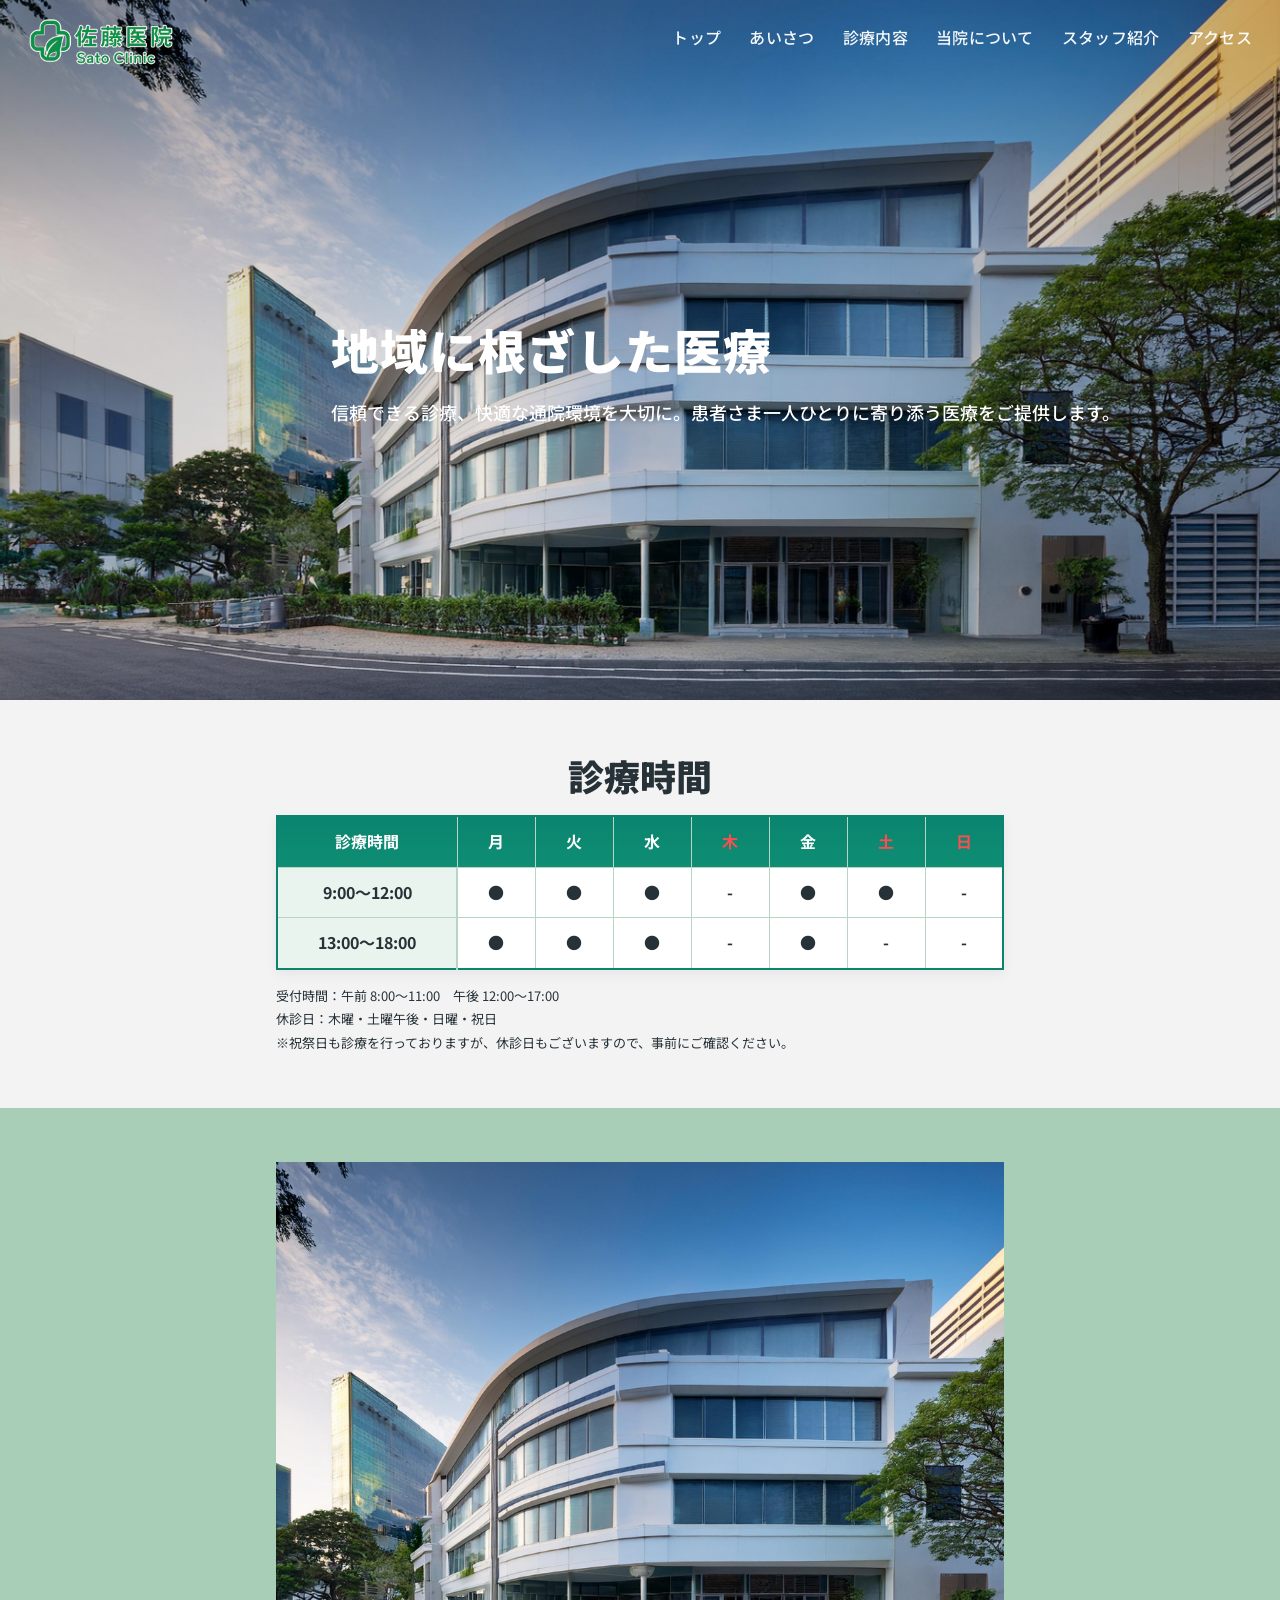
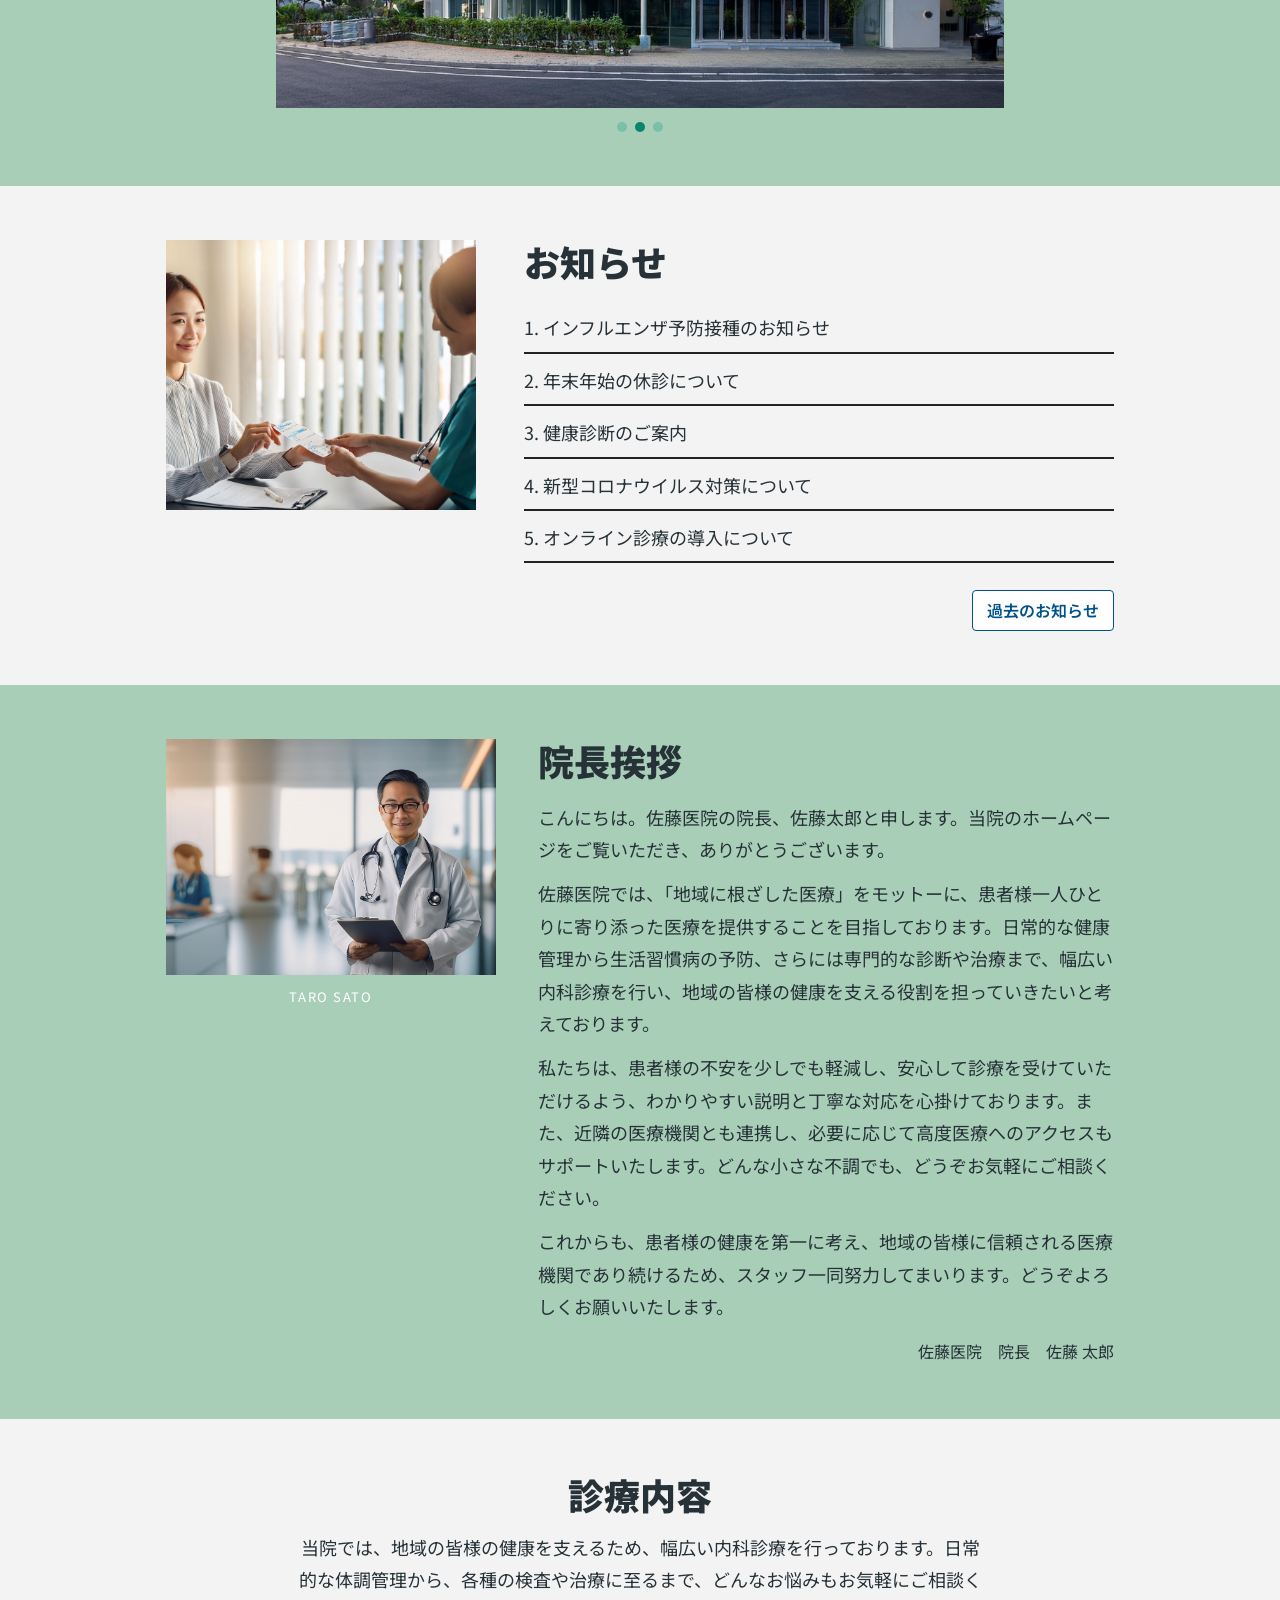
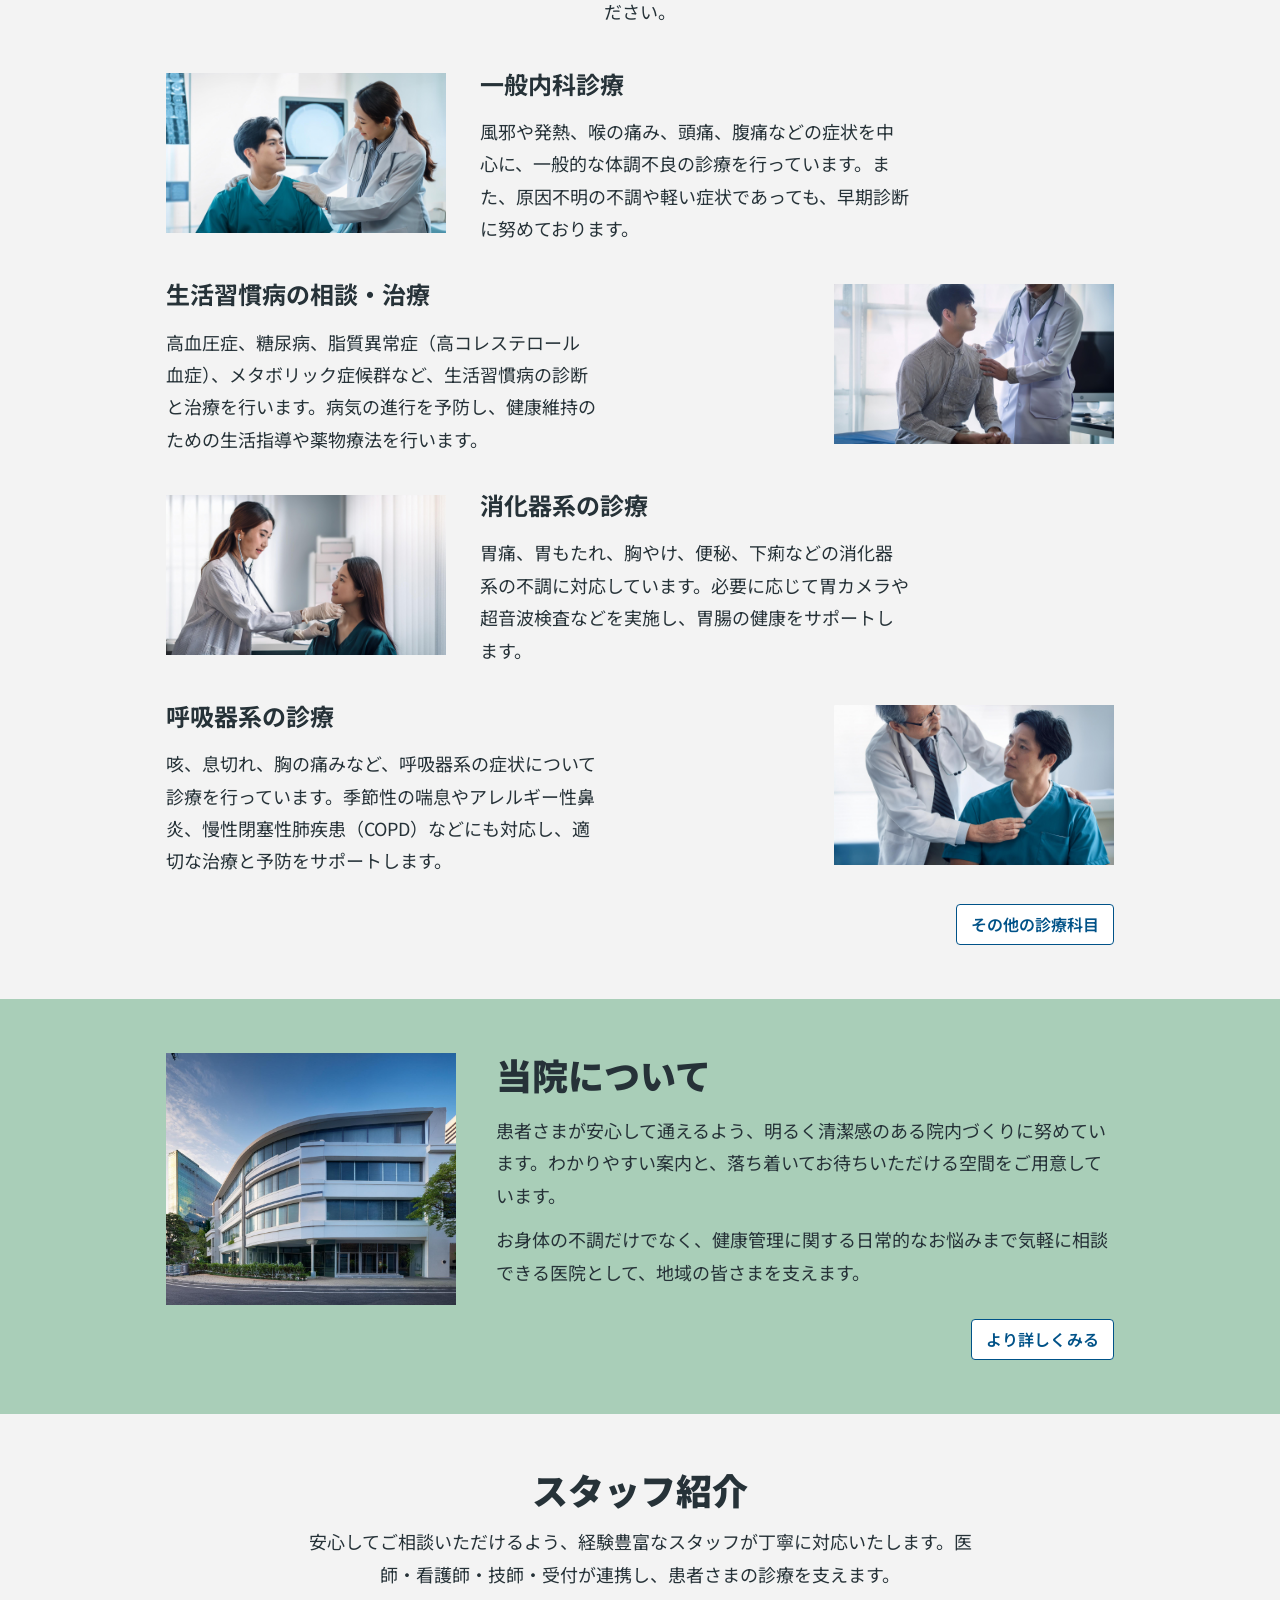
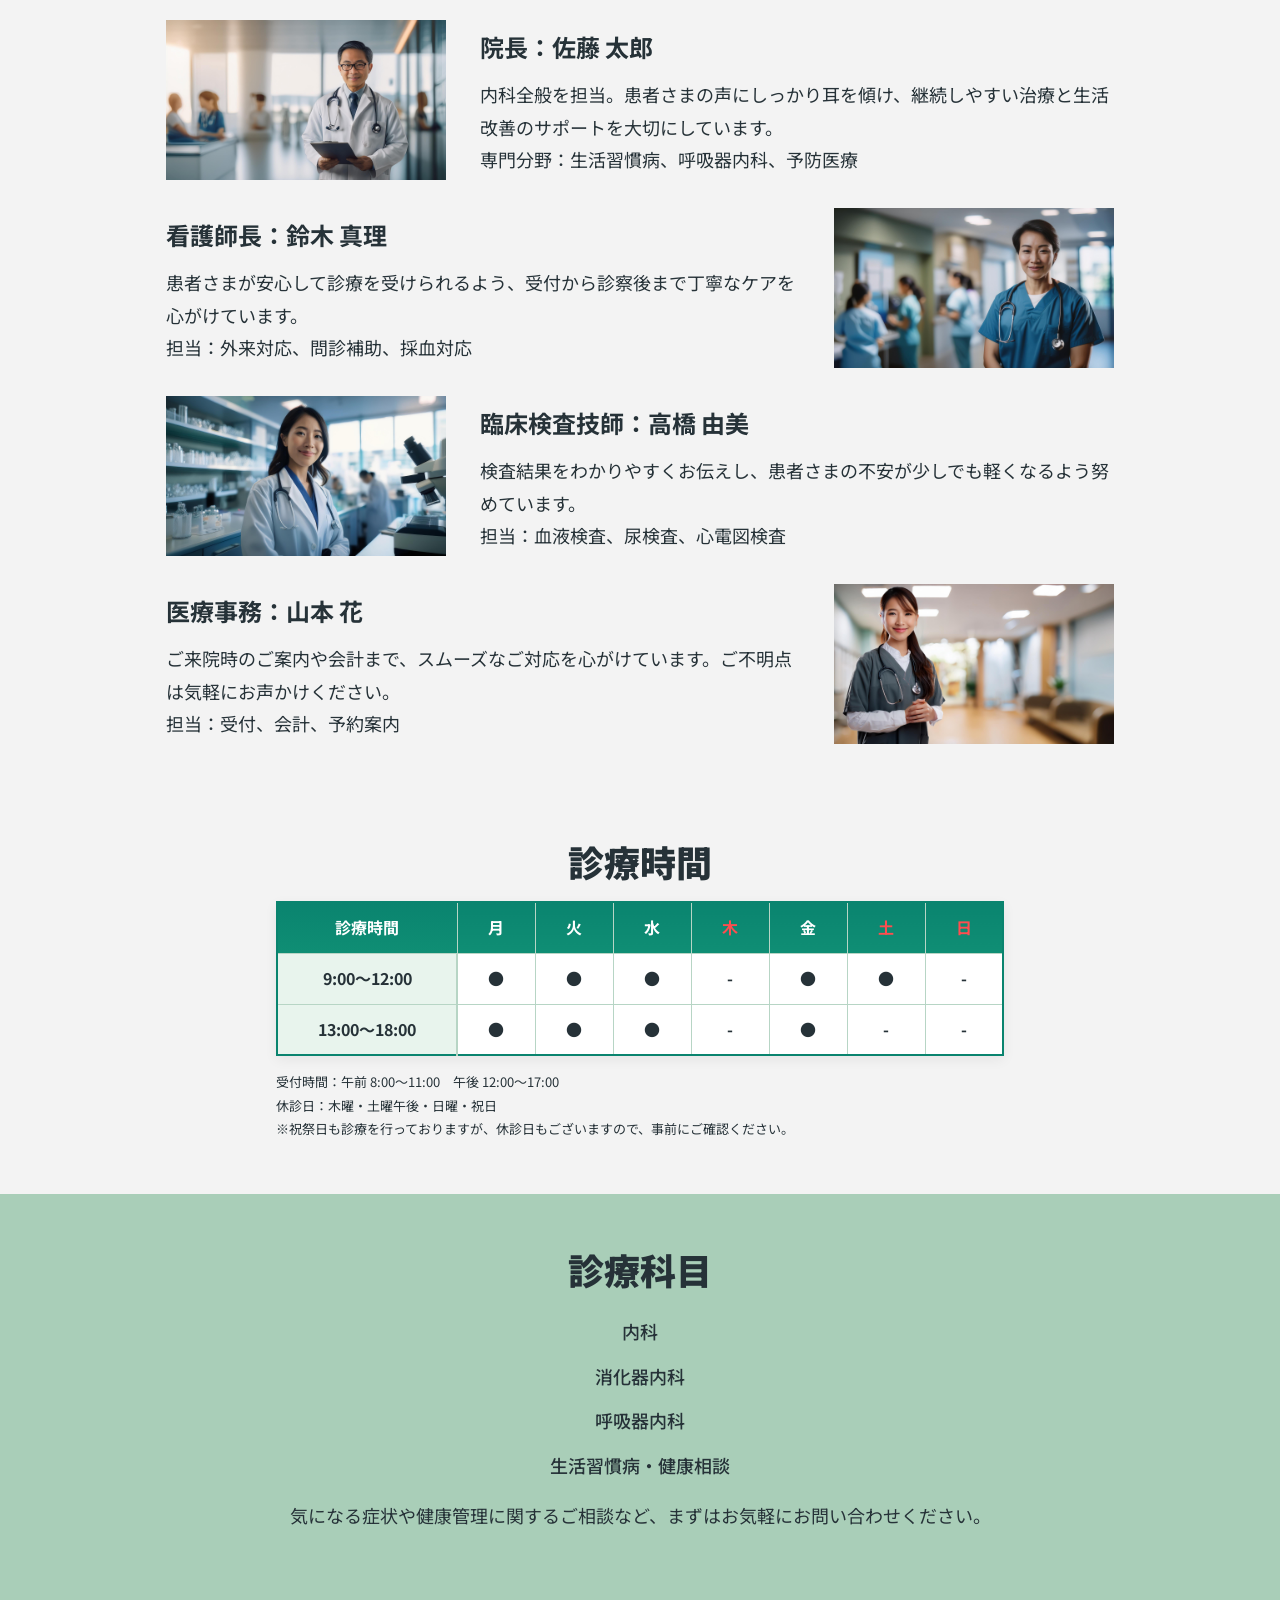
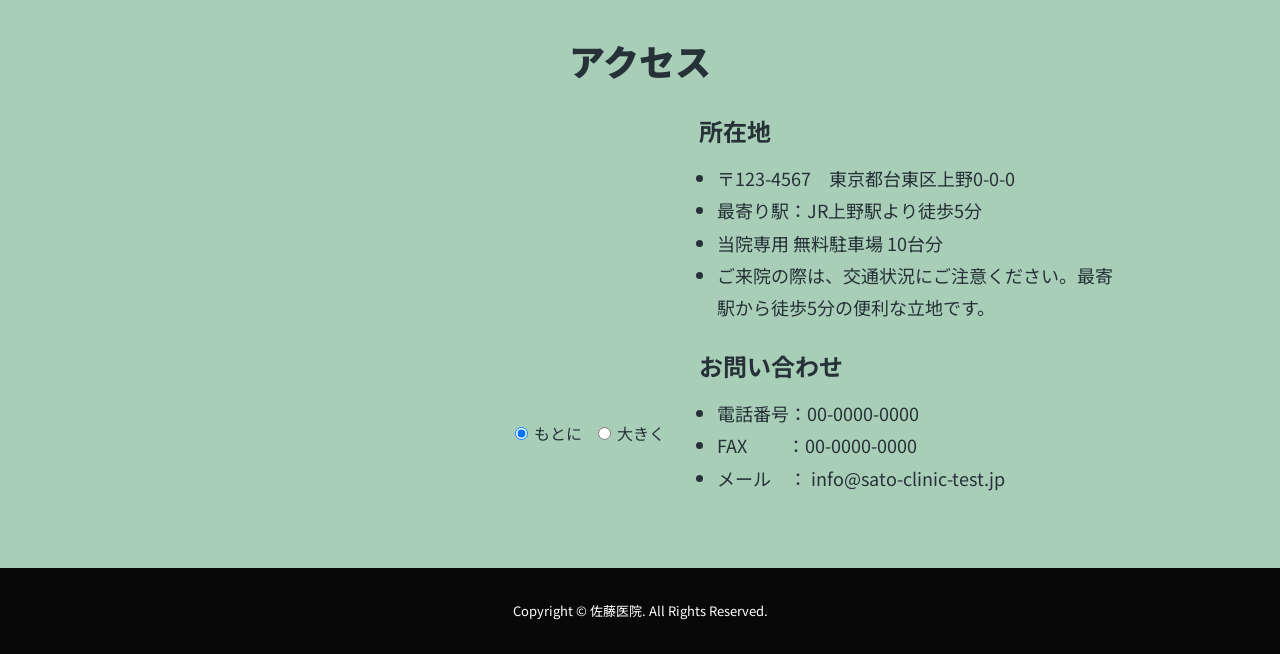
==== commit 752cc48e: "アクセスの表示位置を修正：アクセス＞footerの順" ====
--- a/index.html
+++ b/index.html
@@ -238,49 +238,6 @@
       </div>
     </section>
 
-    <section class="section section-green" id="contact">
-      <div class="container-medium access-block">
-        <h2 class="section-title">アクセス</h2>
-        <div class="access-grid">
-          <div class="access-grid__map">
-            <iframe class="contact-map"
-              src="https://www.google.com/maps?q=35.7102564661031,139.78121598301541&z=14&output=embed" title="アクセスマップ"
-              loading="lazy" referrerpolicy="no-referrer-when-downgrade" allowfullscreen></iframe>
-            <div class="map-zoom-controls" aria-label="MAP zoom controls">
-              <label class="map-zoom-controls__option">
-                <input type="radio" name="map-zoom" value="14" checked>
-                <span>もとに</span>
-              </label>
-              <label class="map-zoom-controls__option">
-                <input type="radio" name="map-zoom" value="16">
-                <span>大きく</span>
-              </label>
-            </div>
-          </div>
-          <div class="access-grid__content">
-            <h3>所在地</h3>
-            <ul>
-              <li>〒123-4567　東京都台東区上野0-0-0 </li>
-              <li>最寄り駅：JR上野駅より徒歩5分</li>
-              <li>当院専用 無料駐車場 10台分 </li>
-              <li>ご来院の際は、交通状況にご注意ください。最寄駅から徒歩5分の便利な立地です。</li>
-            </ul>
-            <h3>お問い合わせ</h3>
-            <ul>
-              <li>電話番号：<a href="tel:00000000000">00-0000-0000</a></li>
-              <li>FAX 　　：00-0000-0000</li>
-              <li>
-                メール　：
-                <a href="mailto:info@sato-clinic-test.jp?subject=ホームページからのお問い合わせ">
-                  info@sato-clinic-test.jp
-                </a>
-              </li>
-            </ul>
-          </div>
-        </div>
-      </div>
-    </section>
-
     <section class="section section-white section-hours section-hours-bottom">
       <div class="container-narrow">
         <h2 class="section-title">診療時間</h2>
@@ -343,6 +300,50 @@
     </section>
   </main>
 
+  <section class="section section-green" id="contact">
+    <div class="container-medium access-block">
+      <h2 class="section-title">アクセス</h2>
+      <div class="access-grid">
+        <div class="access-grid__map">
+          <iframe class="contact-map"
+            src="https://www.google.com/maps?q=35.7102564661031,139.78121598301541&z=14&output=embed" title="アクセスマップ"
+            loading="lazy" referrerpolicy="no-referrer-when-downgrade" allowfullscreen>
+          </iframe>
+          <div class="map-zoom-controls" aria-label="MAP zoom controls">
+            <label class="map-zoom-controls__option">
+              <input type="radio" name="map-zoom" value="14" checked>
+              <span>もとに</span>
+            </label>
+            <label class="map-zoom-controls__option">
+              <input type="radio" name="map-zoom" value="16">
+              <span>大きく</span>
+            </label>
+          </div>
+        </div>
+        <div class="access-grid__content">
+          <h3>所在地</h3>
+          <ul>
+            <li>〒123-4567　東京都台東区上野0-0-0 </li>
+            <li>最寄り駅：JR上野駅より徒歩5分</li>
+            <li>当院専用 無料駐車場 10台分 </li>
+            <li>ご来院の際は、交通状況にご注意ください。最寄駅から徒歩5分の便利な立地です。</li>
+          </ul>
+          <h3>お問い合わせ</h3>
+          <ul>
+            <li>電話番号：<a href="tel:00000000000">00-0000-0000</a></li>
+            <li>FAX 　　：00-0000-0000</li>
+            <li>
+              メール　：
+              <a href="mailto:info@sato-clinic-test.jp?subject=ホームページからのお問い合わせ">
+                info@sato-clinic-test.jp
+              </a>
+            </li>
+          </ul>
+        </div>
+      </div>
+    </div>
+  </section>
+
   <footer class="site-footer">
     <p>Copyright © 佐藤医院. All Rights Reserved.
     </p>
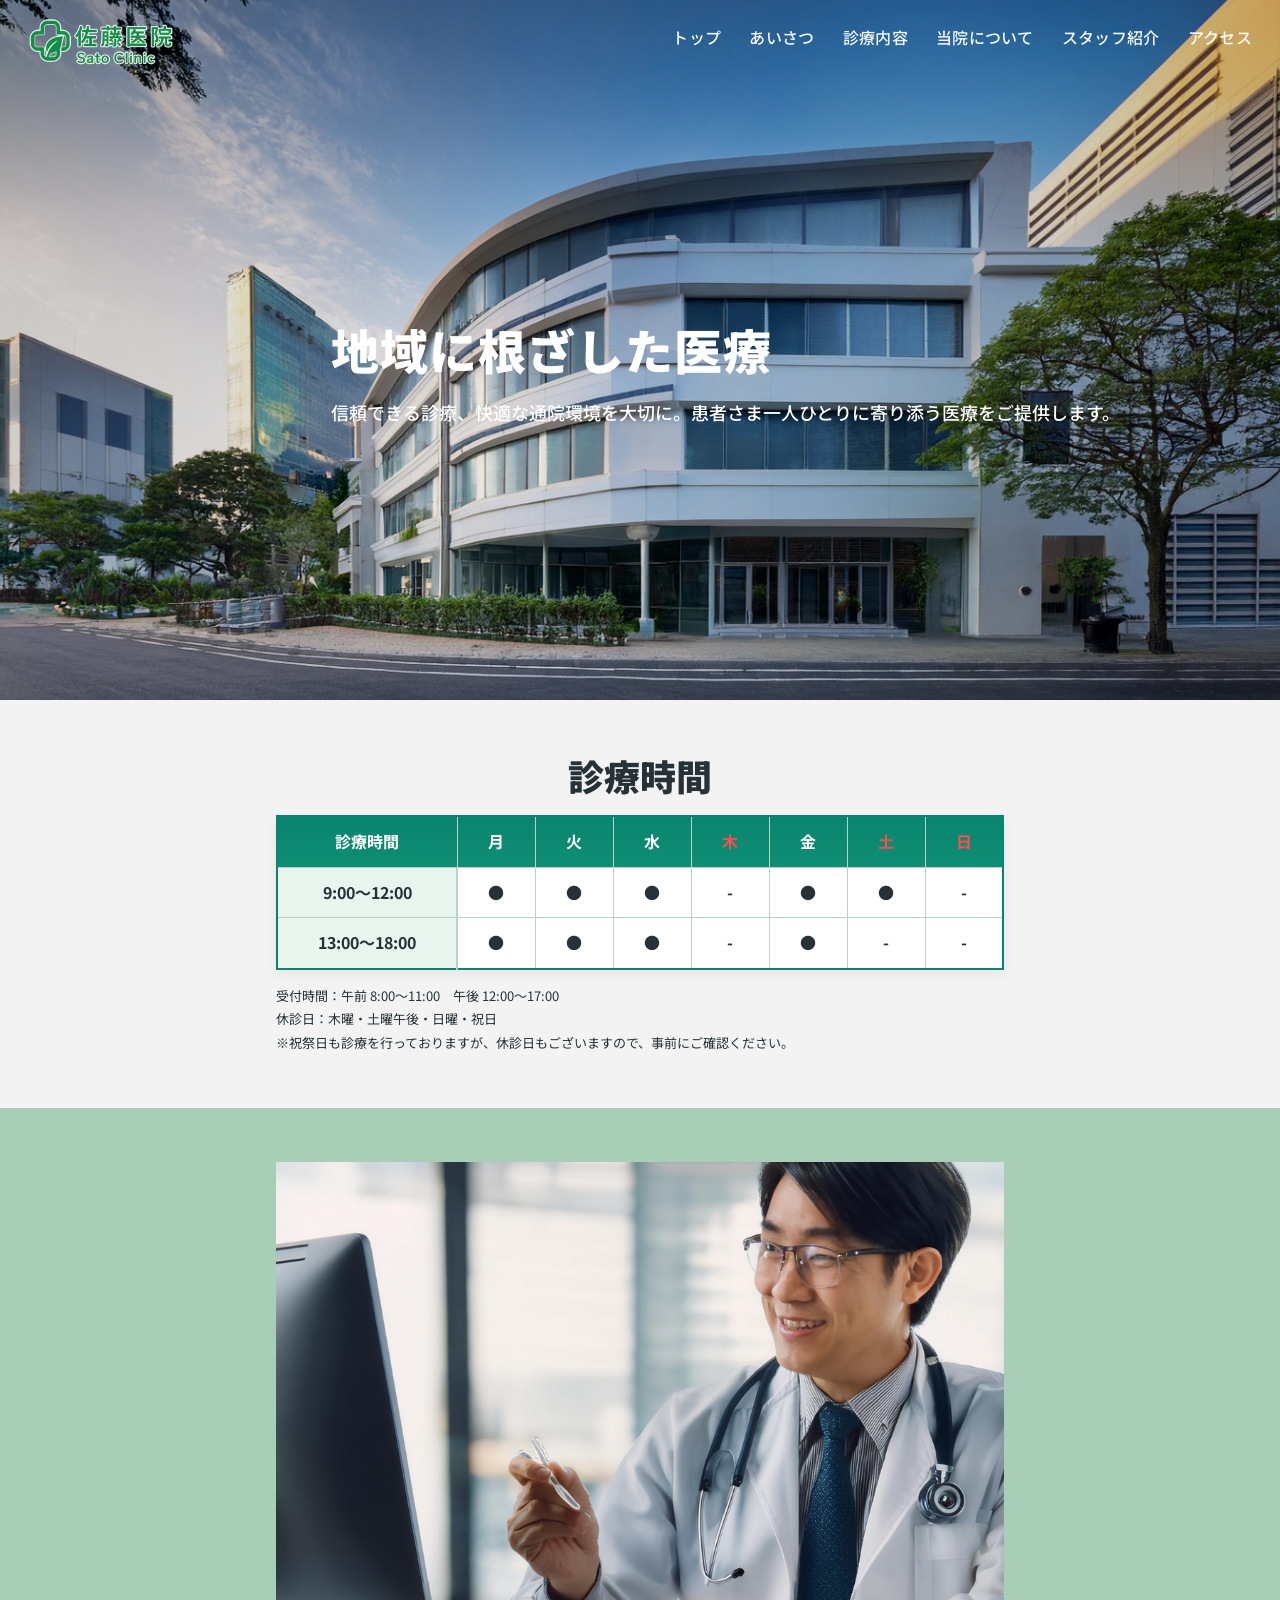
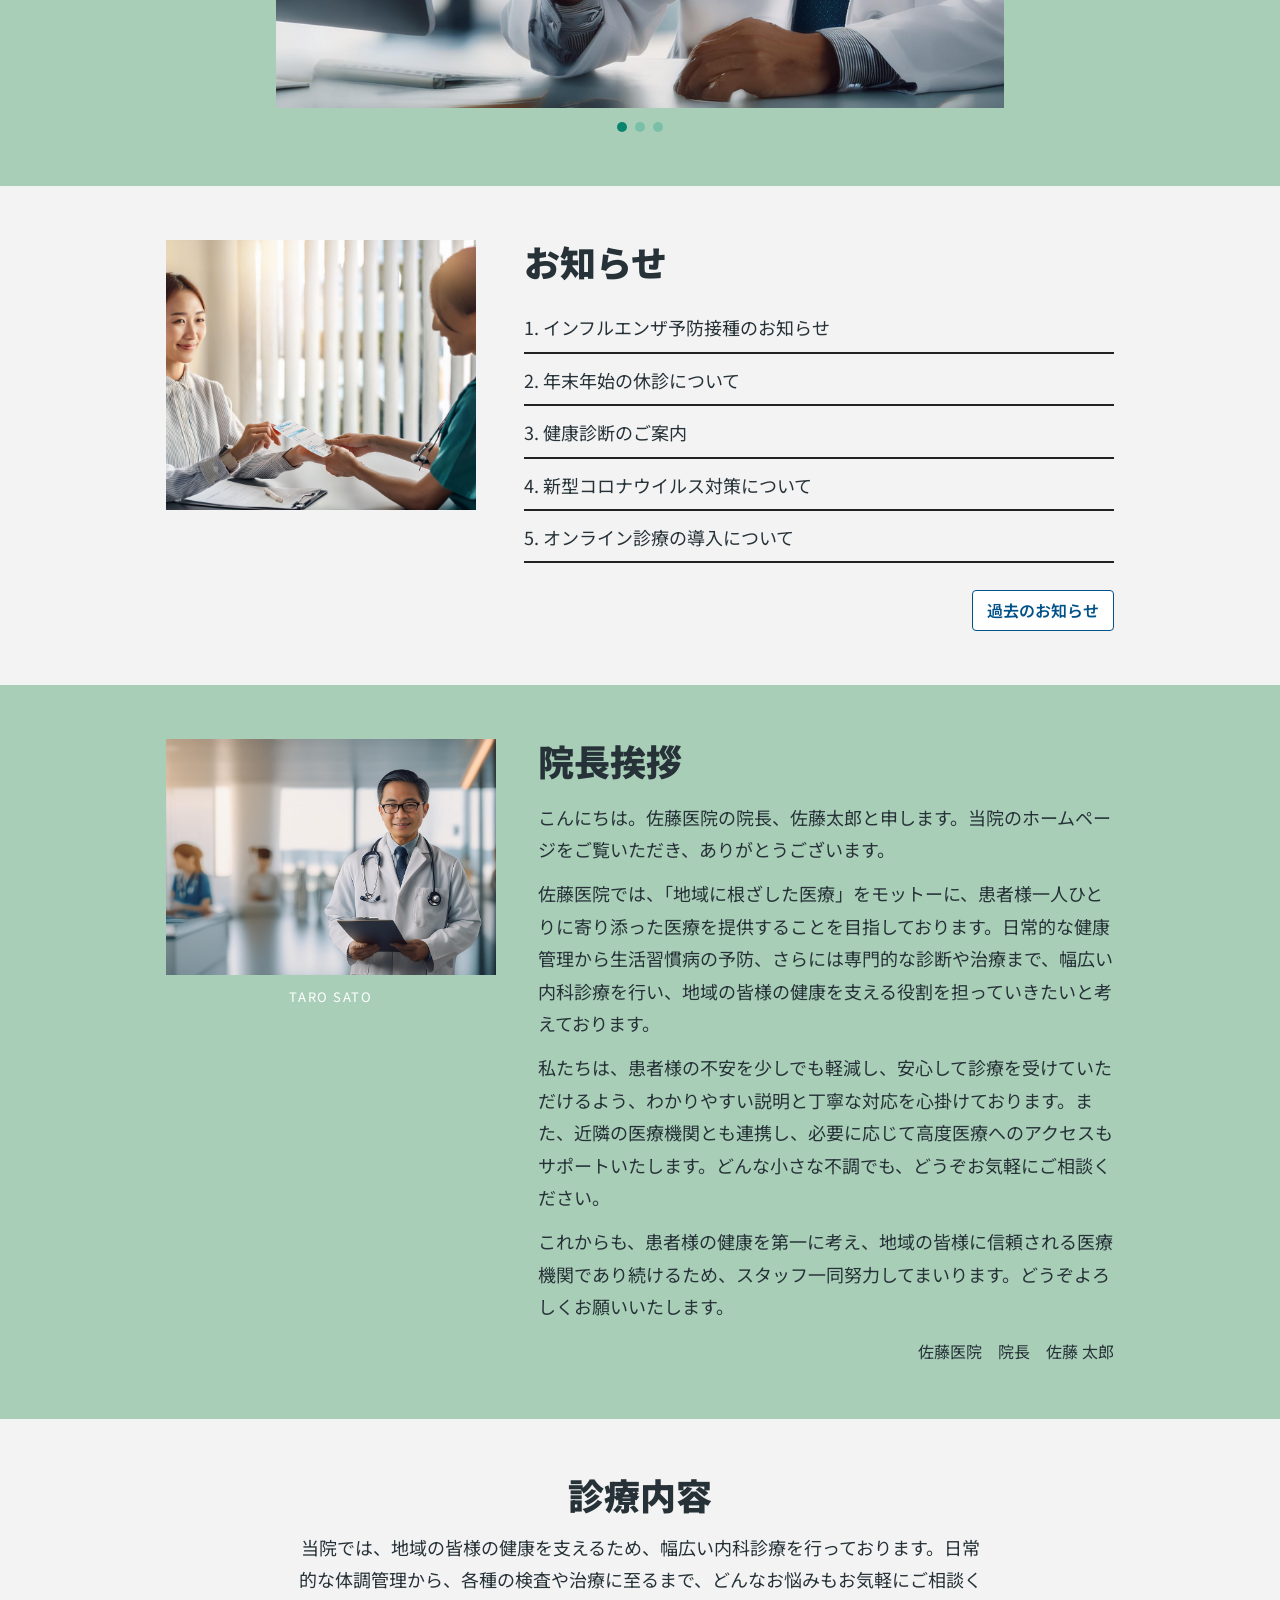
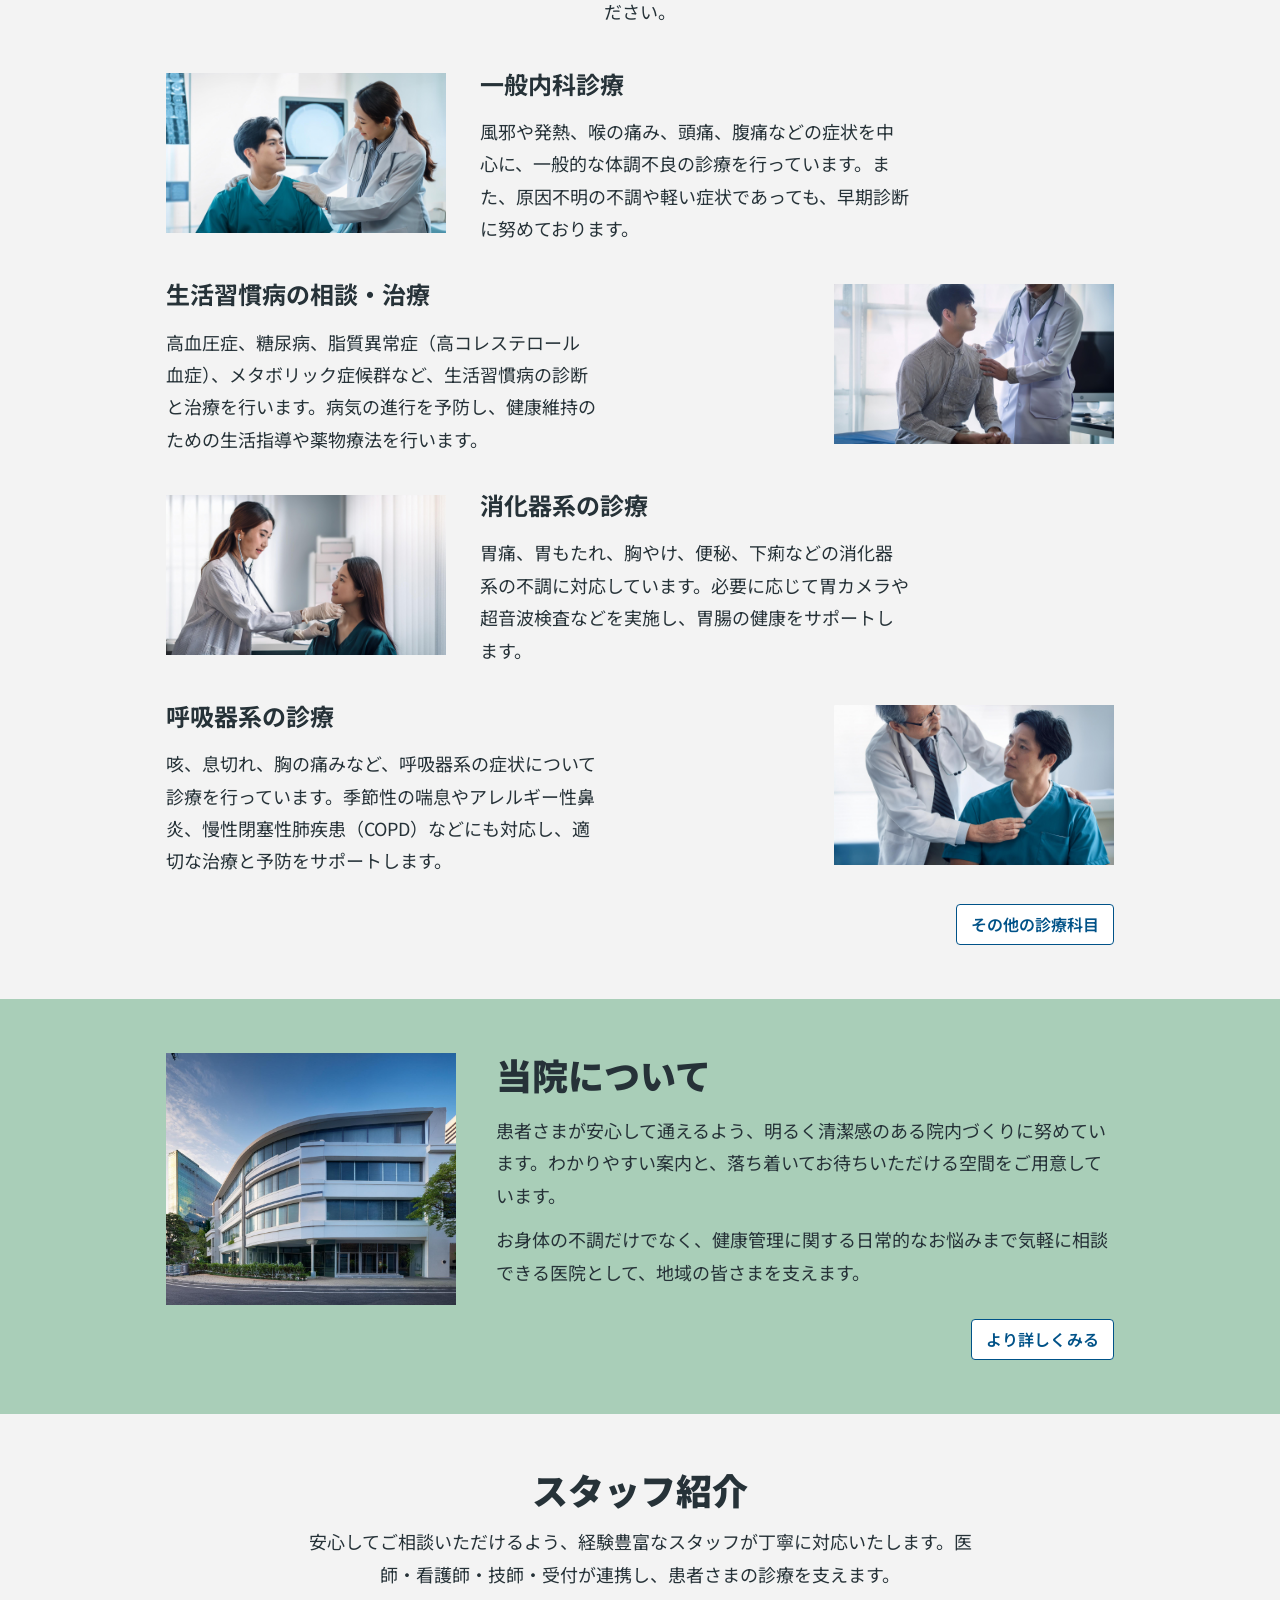
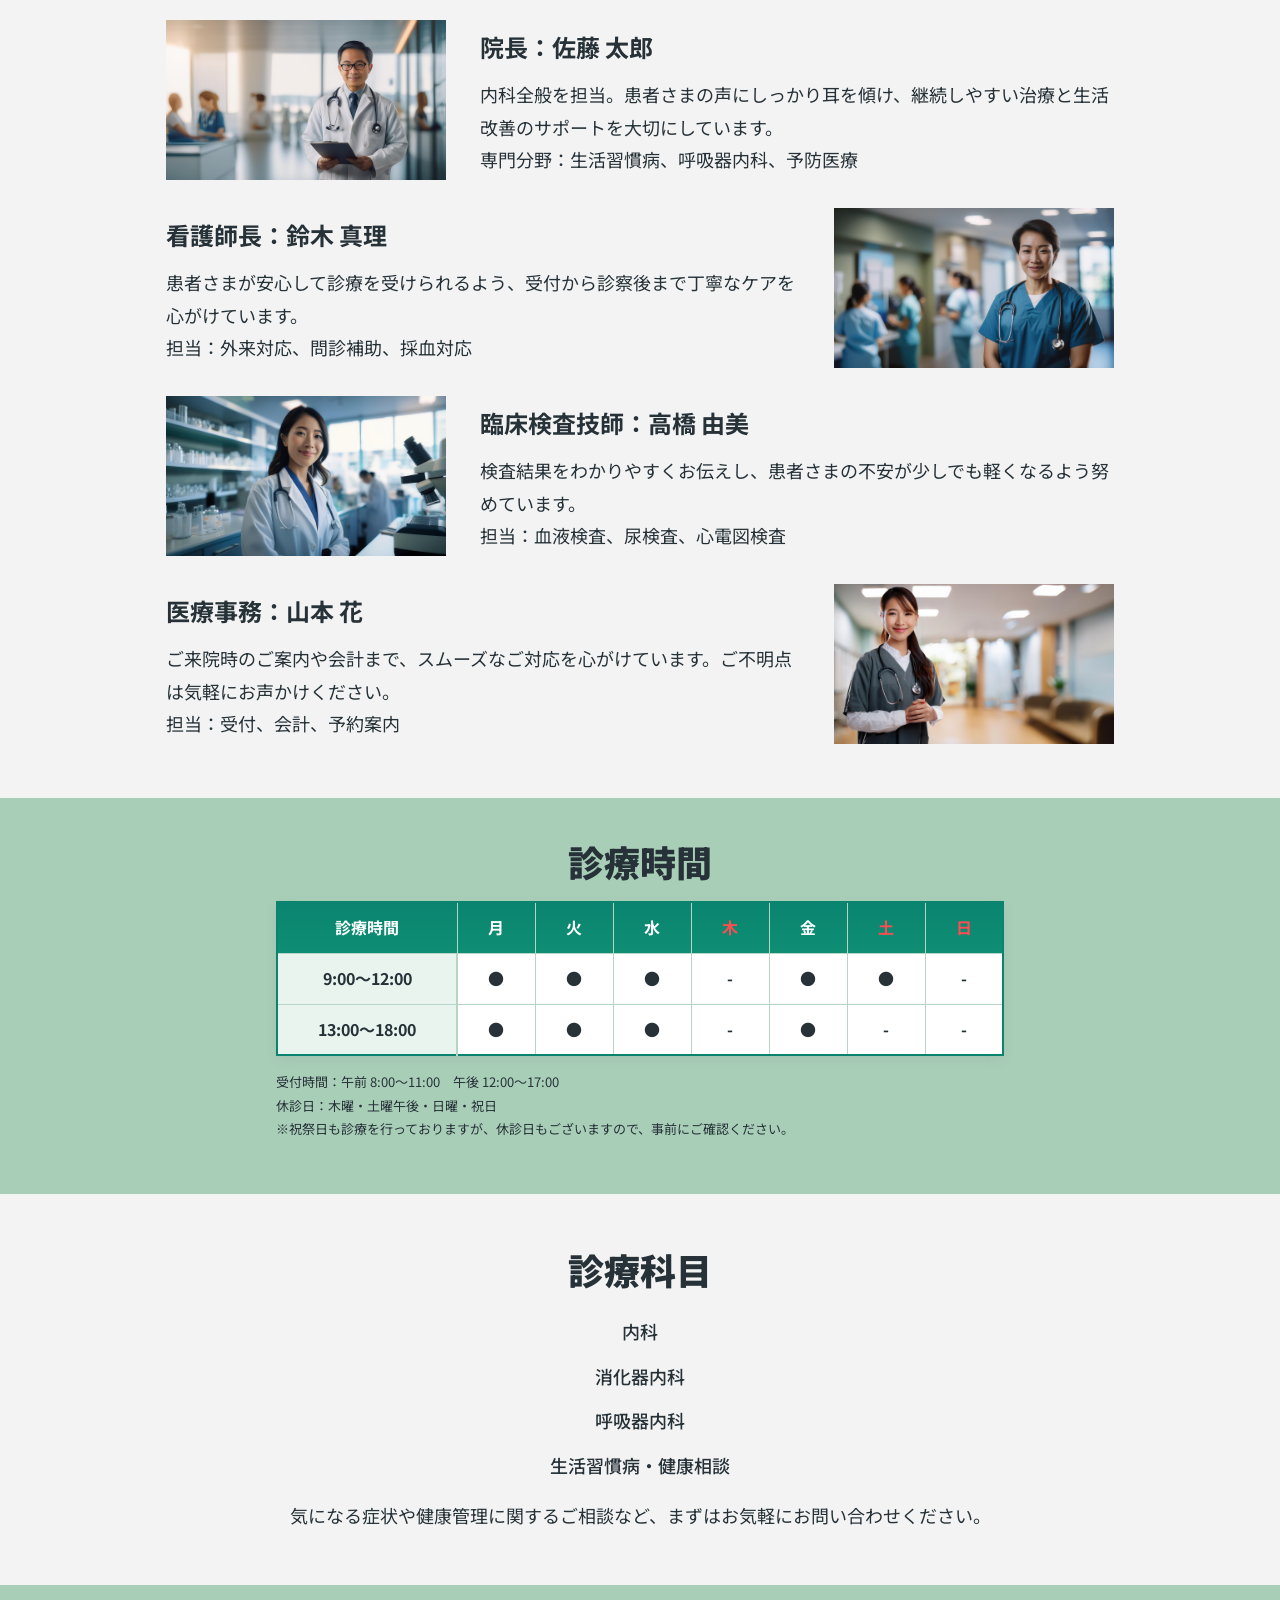
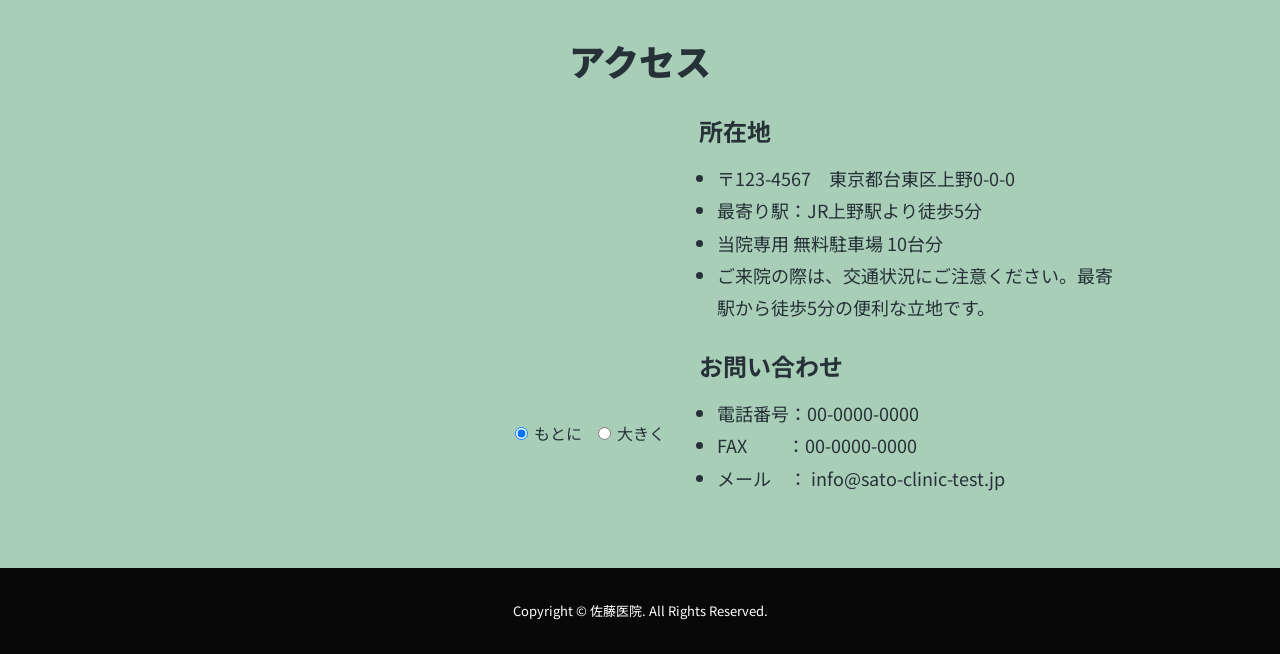
==== commit de040e44: "アクセスの移動に伴う、「診療時間」（下部）、「診療科目」の背景色の変更" ====
--- a/index.html
+++ b/index.html
@@ -238,7 +238,7 @@
       </div>
     </section>
 
-    <section class="section section-white section-hours section-hours-bottom">
+    <section class="section section-green section-hours section-hours-bottom">
       <div class="container-narrow">
         <h2 class="section-title">診療時間</h2>
         <table class="hours-table" aria-label="診療時間表 下部">
@@ -286,7 +286,7 @@
       </div>
     </section>
 
-    <section class="section section-green departments-section">
+    <section class="section section-white departments-section">
       <div class="container-medium departments-block">
         <h2 class="section-title">診療科目</h2>
         <ul class="departments-list">
@@ -352,4 +352,4 @@
   <script src="./js/script.js"></script>
 </body>
 
-</html>+</html>
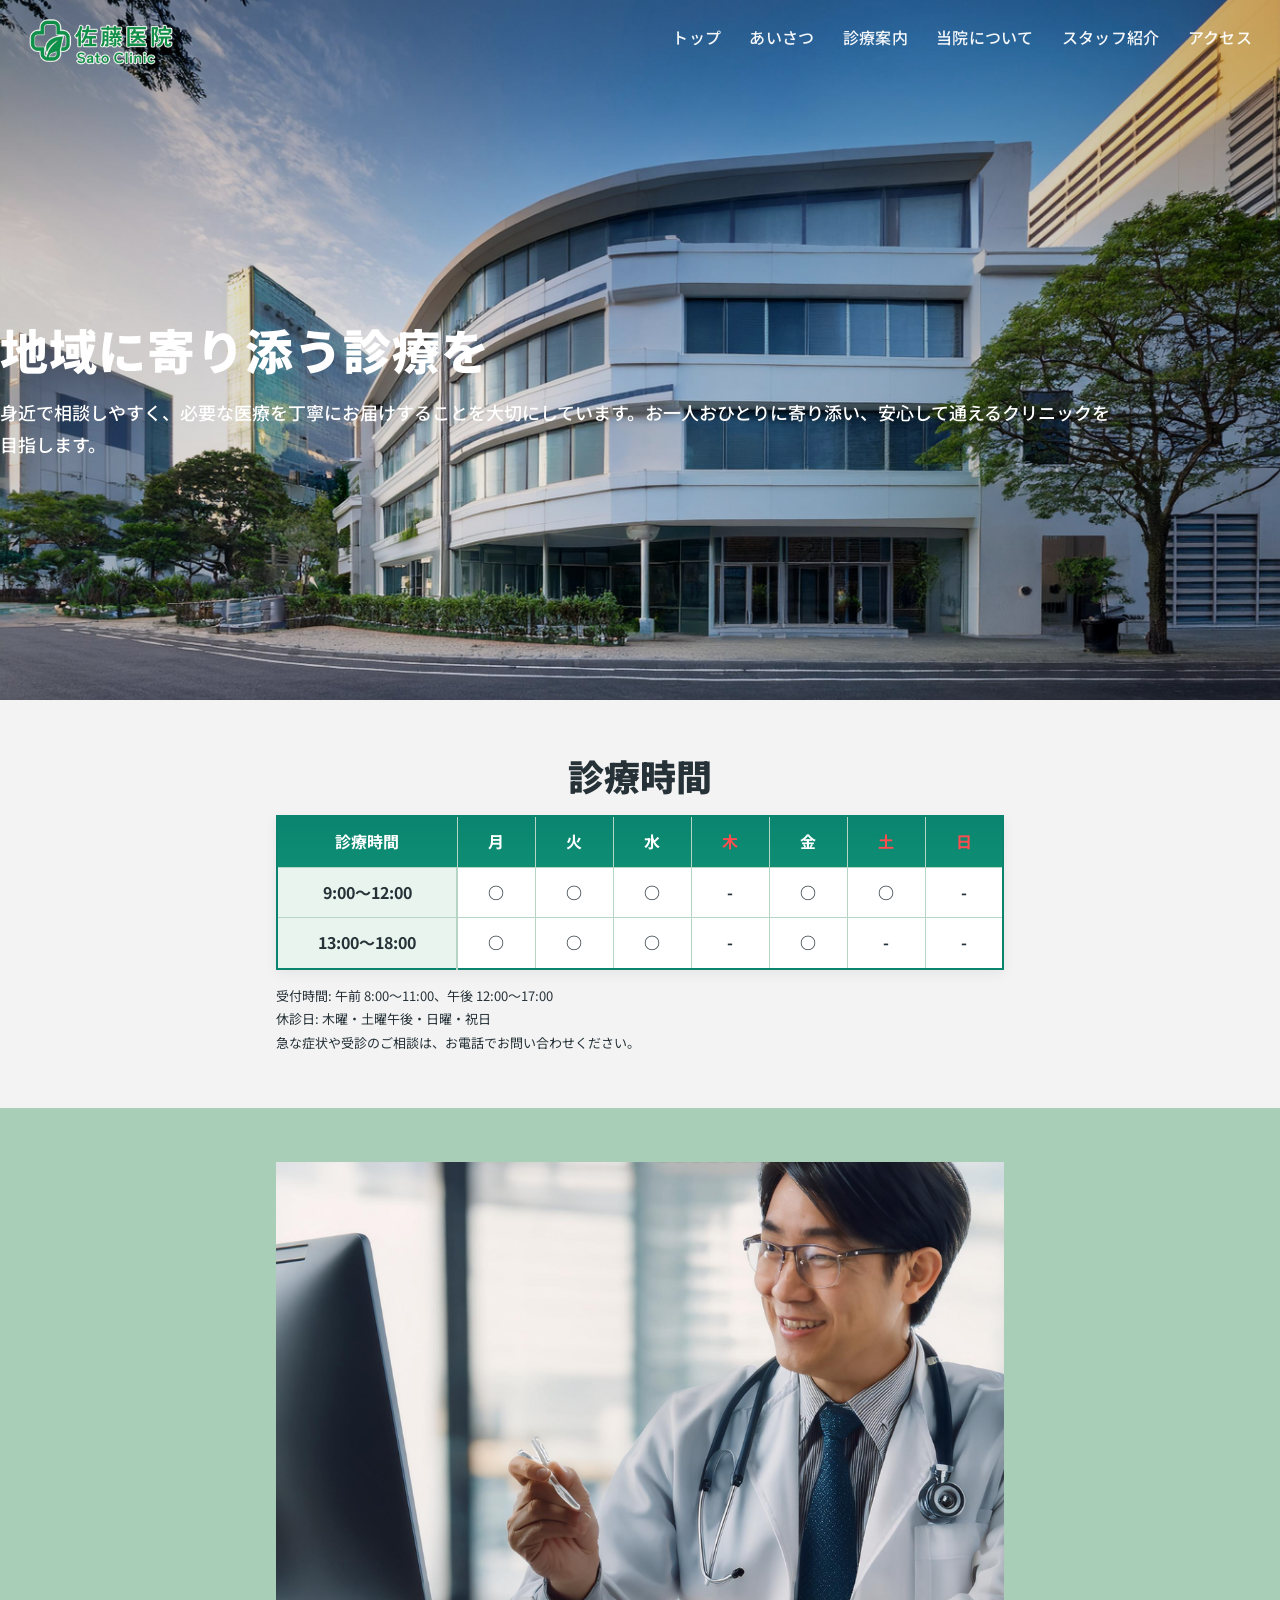
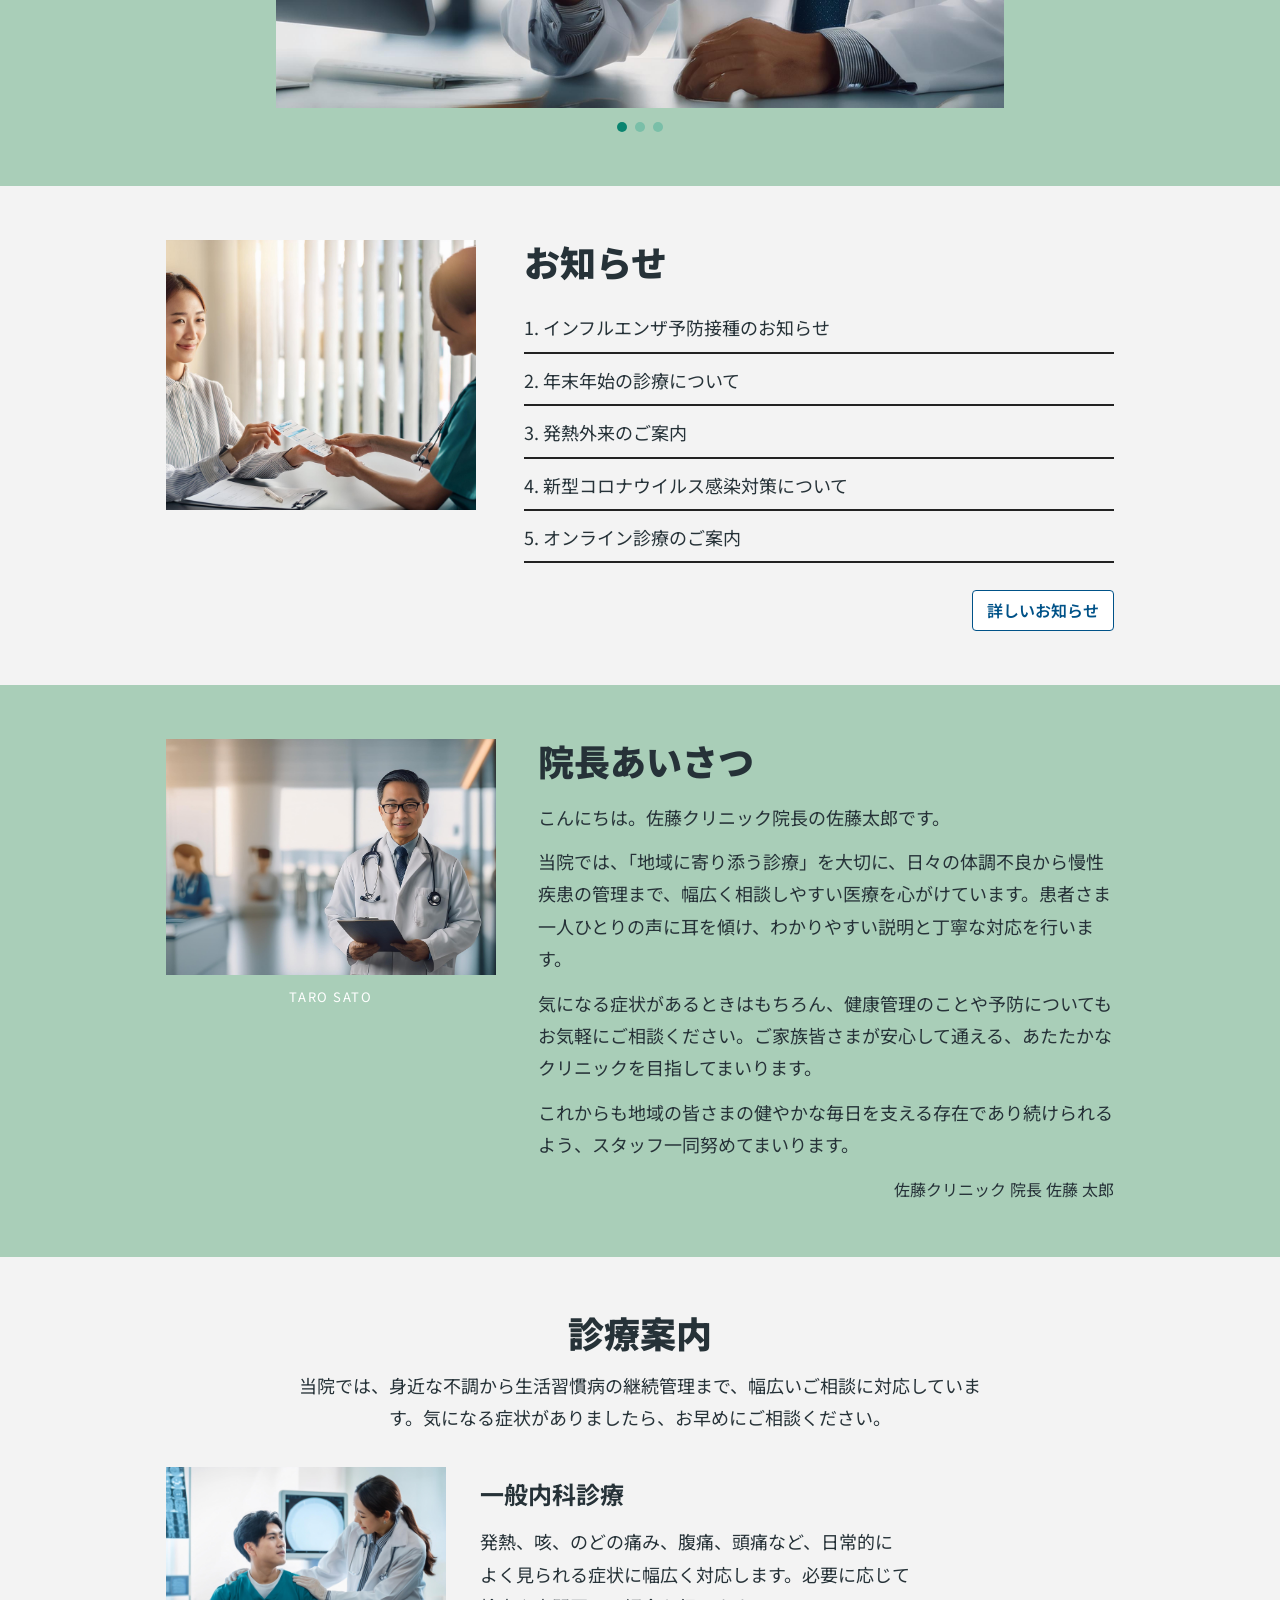
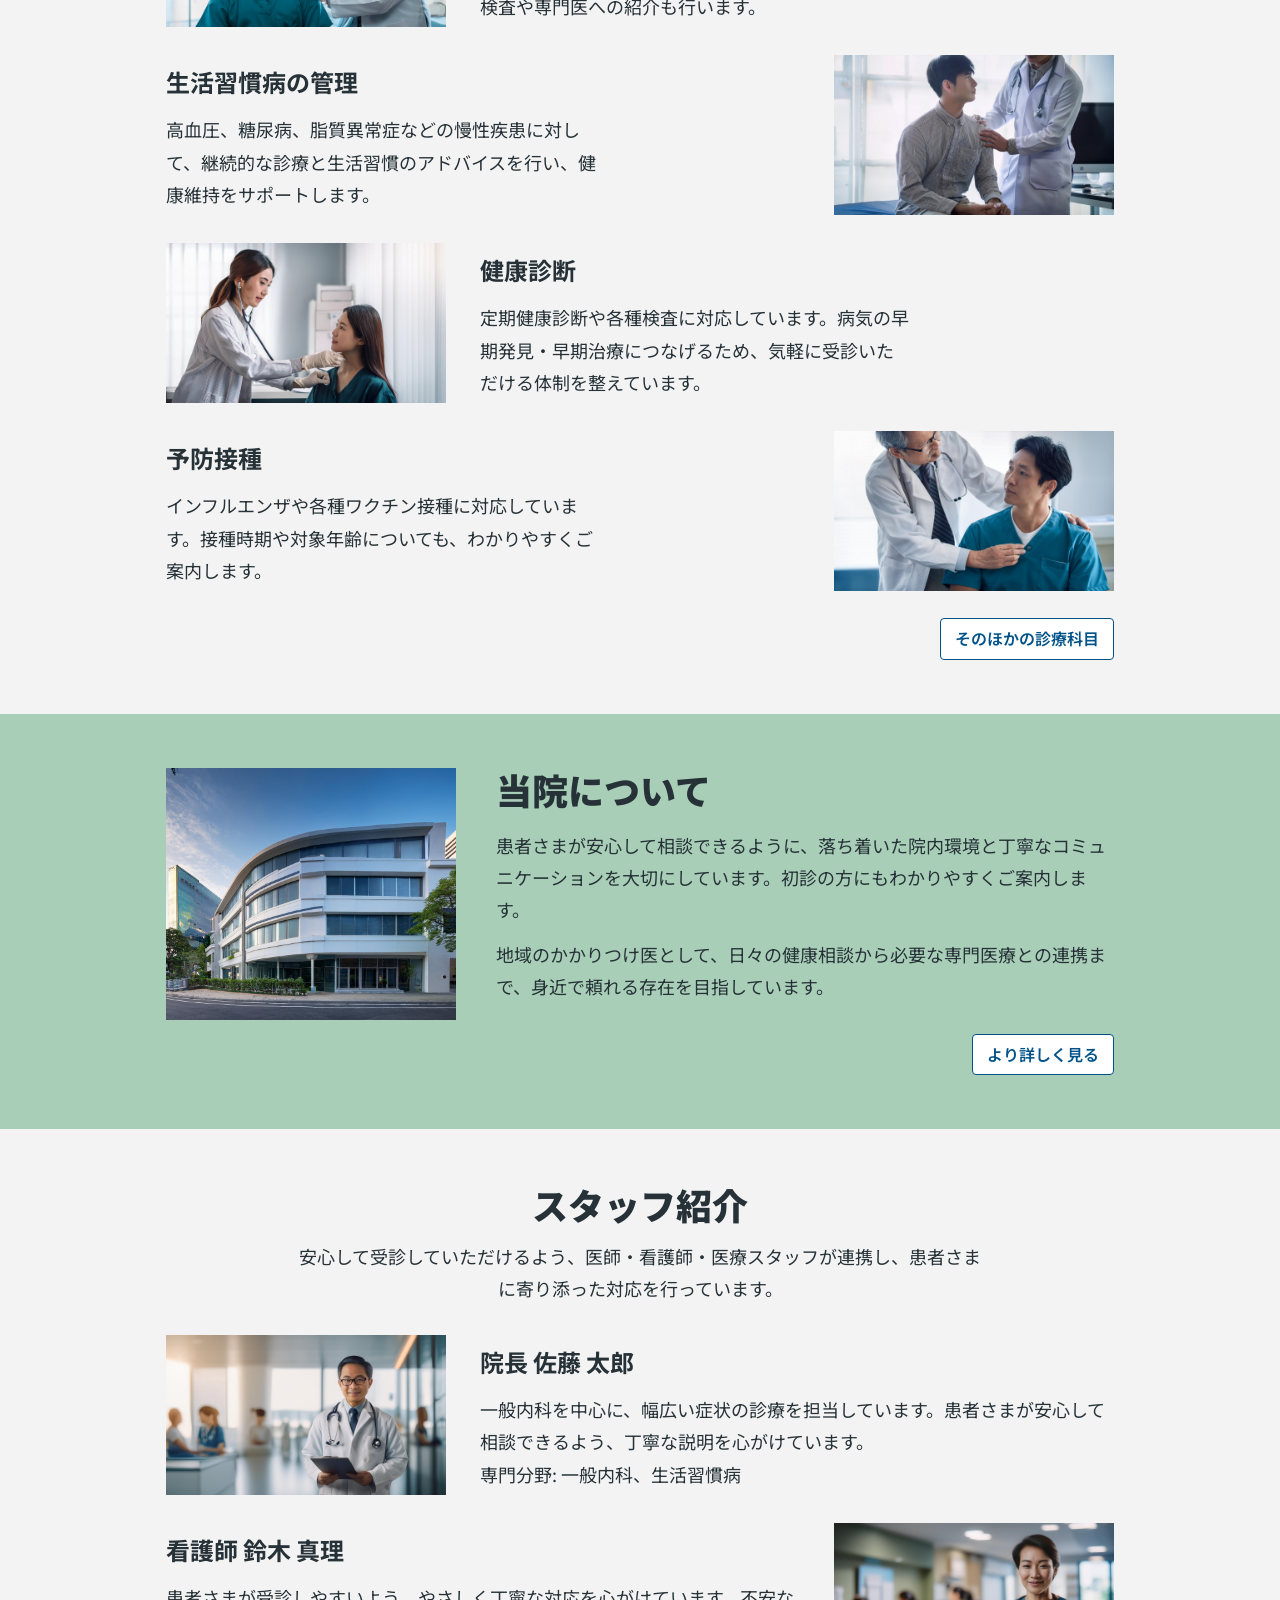
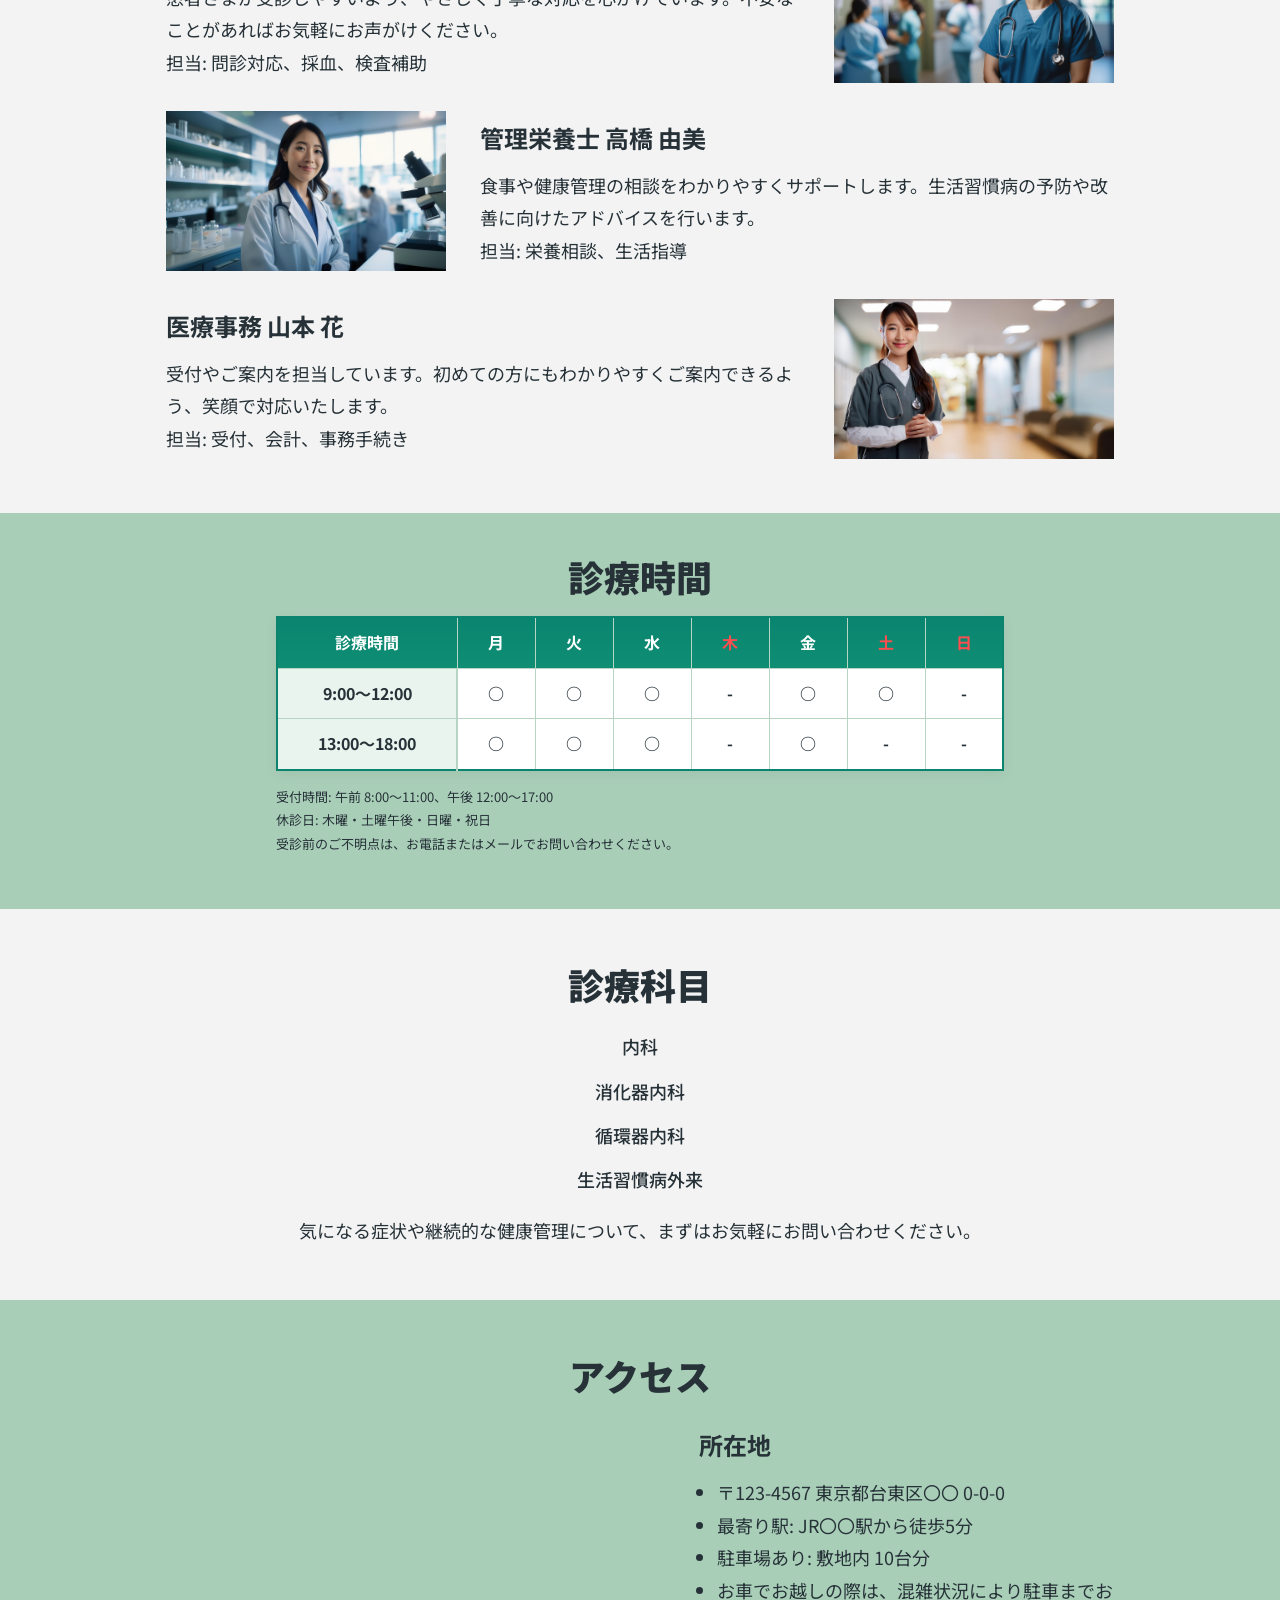
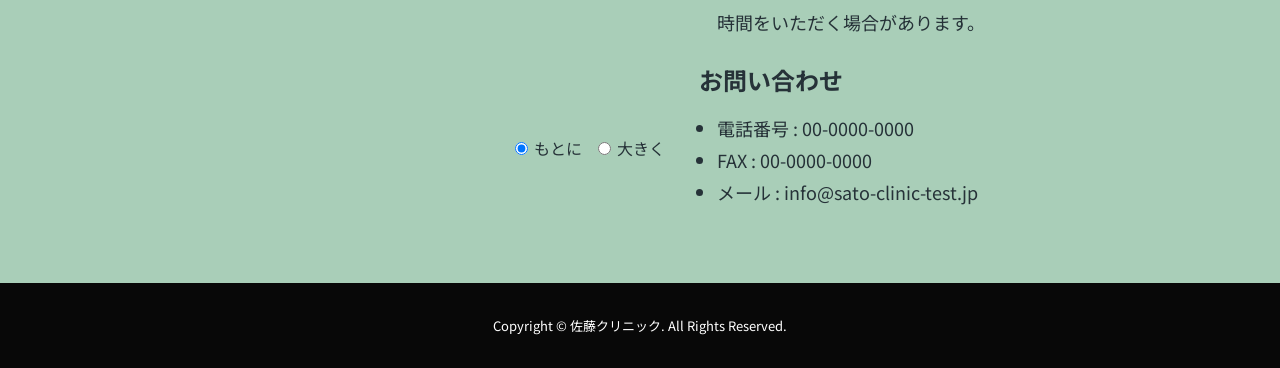
==== commit ead7f7a8: "文字コードの修正：文字がくずれるため" ====
--- a/index.html
+++ b/index.html
@@ -4,7 +4,7 @@
 <head>
   <meta charset="UTF-8">
   <meta name="viewport" content="width=device-width, initial-scale=1.0">
-  <title>佐藤医院 | Sato Clinic</title>
+  <title>佐藤クリニック | Sato Clinic</title>
   <link rel="preconnect" href="https://fonts.googleapis.com">
   <link rel="preconnect" href="https://fonts.gstatic.com" crossorigin>
   <link href="https://fonts.googleapis.com/css2?family=Noto+Sans+JP:wght@400;500;700;900&display=swap" rel="stylesheet">
@@ -13,17 +13,17 @@
 
 <body>
   <header class="hero" id="top">
-    <img class="hero__bg" src="./img/Hospital_Exterior/hospital_1.jpg" alt="佐藤医院の外観">
+    <img class="hero__bg" src="./img/Hospital_Exterior/hospital_1.jpg" alt="佐藤クリニックの外観">
     <div class="hero__overlay"></div>
     <div class="site-header container-wide">
-      <a href="#top" class="logo-link" aria-label="佐藤医院トップへ戻る">
-        <img src="./img/Logo/logo.png" alt="佐藤医院 Sato Clinic">
+      <a href="#top" class="logo-link" aria-label="佐藤クリニックのトップへ戻る">
+        <img src="./img/Logo/logo.png" alt="佐藤クリニック Sato Clinic">
       </a>
       <nav class="global-nav" aria-label="グローバルナビゲーション">
         <ul>
           <li><a href="#top">トップ</a></li>
           <li><a href="#greeting">あいさつ</a></li>
-          <li><a href="#medical">診療内容</a></li>
+          <li><a href="#medical">診療案内</a></li>
           <li><a href="#access">当院について</a></li>
           <li><a href="#staff">スタッフ紹介</a></li>
           <li><a href="#contact">アクセス</a></li>
@@ -32,8 +32,8 @@
     </div>
     <div class="hero__content container-wide">
       <div class="hero__copy">
-        <h1>地域に根ざした医療</h1>
-        <p>信頼できる診療、快適な通院環境を大切に。患者さま一人ひとりに寄り添う医療をご提供します。</p>
+        <h1>地域に寄り添う診療を</h1>
+        <p>身近で相談しやすく、必要な医療を丁寧にお届けすることを大切にしています。お一人おひとりに寄り添い、安心して通えるクリニックを目指します。</p>
       </div>
     </div>
   </header>
@@ -58,43 +58,41 @@
           <tbody>
             <tr>
               <th>9:00〜12:00</th>
-              <td>●</td>
-              <td>●</td>
-              <td>●</td>
-              <td>-</td>
-              <td>●</td>
-              <td>●</td>
+              <td>○</td>
+              <td>○</td>
+              <td>○</td>
+              <td>-</td>
+              <td>○</td>
+              <td>○</td>
               <td>-</td>
             </tr>
             <tr>
               <th>13:00〜18:00</th>
-              <td>●</td>
-              <td>●</td>
-              <td>●</td>
-              <td>-</td>
-              <td>●</td>
+              <td>○</td>
+              <td>○</td>
+              <td>○</td>
+              <td>-</td>
+              <td>○</td>
               <td>-</td>
               <td>-</td>
             </tr>
           </tbody>
         </table>
         <div class="hours-note">
-          <p>受付時間：午前 8:00〜11:00　午後 12:00〜17:00</p>
-          <p>休診日：木曜・土曜午後・日曜・祝日</p>
-          <p>※祝祭日も診療を行っておりますが、休診日もございますので、事前にご確認ください。</p>
-        </div>
-      </div>
-      </h2>
+          <p>受付時間: 午前 8:00〜11:00、午後 12:00〜17:00</p>
+          <p>休診日: 木曜・土曜午後・日曜・祝日</p>
+          <p>急な症状や受診のご相談は、お電話でお問い合わせください。</p>
+        </div>
       </div>
     </section>
 
     <section class="section section-green">
       <div class="container-narrow gallery-carousel">
-        <div class="three-gallery" aria-label="医院の紹介写真">
+        <div class="three-gallery" aria-label="院内と診療風景のギャラリー">
           <div class="gallery-track">
-            <figure class="gallery-slide"><img src="./img/Medical_Image/medical_1.jpg" alt="診療イメージ"></figure>
-            <figure class="gallery-slide"><img src="./img/Hospital_Exterior/hospital_1.jpg" alt="医院外観"></figure>
-            <figure class="gallery-slide"><img src="./img/Patient_Image/patient_1.jpg" alt="患者さま対応"></figure>
+            <figure class="gallery-slide"><img src="./img/Medical_Image/medical_1.jpg" alt="診療室の様子"></figure>
+            <figure class="gallery-slide"><img src="./img/Hospital_Exterior/hospital_1.jpg" alt="クリニックの外観"></figure>
+            <figure class="gallery-slide"><img src="./img/Patient_Image/patient_1.jpg" alt="患者さま対応の様子"></figure>
           </div>
         </div>
         <div class="gallery-dots" aria-label="ギャラリーのページネーション"></div>
@@ -110,13 +108,14 @@
           <h2>お知らせ</h2>
           <ul class="news-list">
             <li><a href="#">1. インフルエンザ予防接種のお知らせ</a></li>
-            <li><a href="#">2. 年末年始の休診について</a></li>
-            <li><a href="#">3. 健康診断のご案内</a></li>
-            <li><a href="#">4. 新型コロナウイルス対策について</a></li>
-            <li><a href="#">5. オンライン診療の導入について</a></li>
+            <li><a href="#">2. 年末年始の診療について</a></li>
+            <li><a href="#">3. 発熱外来のご案内</a></li>
+            <li><a href="#">4. 新型コロナウイルス感染対策について</a></li>
+            <li><a href="#">5. オンライン診療のご案内</a></li>
           </ul>
-          <div class="news-link"><a href="./under-construction.html?return=%2Findex.html%23news"
-              class="link-button">過去のお知らせ</a></div>
+          <div class="news-link">
+            <a href="./under-construction.html?return=%2Findex.html%23news" class="link-button">詳しいお知らせ</a>
+          </div>
         </div>
       </div>
     </section>
@@ -128,57 +127,53 @@
           <div class="caption">TARO SATO</div>
         </div>
         <div class="greeting-grid__content">
-          <h2>院長挨拶</h2>
-          <p>こんにちは。佐藤医院の院長、佐藤太郎と申します。当院のホームページをご覧いただき、ありがとうございます。</p>
-          <p>
-            佐藤医院では、「地域に根ざした医療」をモットーに、患者様一人ひとりに寄り添った医療を提供することを目指しております。日常的な健康管理から生活習慣病の予防、さらには専門的な診断や治療まで、幅広い内科診療を行い、地域の皆様の健康を支える役割を担っていきたいと考えております。
-          </p>
-          <p>
-            私たちは、患者様の不安を少しでも軽減し、安心して診療を受けていただけるよう、わかりやすい説明と丁寧な対応を心掛けております。また、近隣の医療機関とも連携し、必要に応じて高度医療へのアクセスもサポートいたします。どんな小さな不調でも、どうぞお気軽にご相談ください。
-          </p>
-          <p>これからも、患者様の健康を第一に考え、地域の皆様に信頼される医療機関であり続けるため、スタッフ一同努力してまいります。どうぞよろしくお願いいたします。</p>
-          <div class="signature">佐藤医院　院長　佐藤 太郎</div>
+          <h2>院長あいさつ</h2>
+          <p>こんにちは。佐藤クリニック院長の佐藤太郎です。</p>
+          <p>当院では、「地域に寄り添う診療」を大切に、日々の体調不良から慢性疾患の管理まで、幅広く相談しやすい医療を心がけています。患者さま一人ひとりの声に耳を傾け、わかりやすい説明と丁寧な対応を行います。</p>
+          <p>気になる症状があるときはもちろん、健康管理のことや予防についてもお気軽にご相談ください。ご家族皆さまが安心して通える、あたたかなクリニックを目指してまいります。</p>
+          <p>これからも地域の皆さまの健やかな毎日を支える存在であり続けられるよう、スタッフ一同努めてまいります。</p>
+          <div class="signature">佐藤クリニック 院長 佐藤 太郎</div>
         </div>
       </div>
     </section>
 
     <section class="section section-white" id="medical">
       <div class="container-medium">
-        <h2 class="section-title">診療内容</h2>
-        <p class="section-lead">当院では、地域の皆様の健康を支えるため、幅広い内科診療を行っております。日常的な体調管理から、各種の検査や治療に至るまで、どんなお悩みもお気軽にご相談ください。</p>
+        <h2 class="section-title">診療案内</h2>
+        <p class="section-lead">当院では、身近な不調から生活習慣病の継続管理まで、幅広いご相談に対応しています。気になる症状がありましたら、お早めにご相談ください。</p>
         <div class="medical-grid">
           <article class="medical-item left-image">
-            <img src="./img/Patient_Image/patient_7.jpg" alt="一般内科">
+            <img src="./img/Patient_Image/patient_7.jpg" alt="一般内科の診療イメージ">
             <div>
               <h3>一般内科診療</h3>
-              <p>風邪や発熱、喉の痛み、頭痛、腹痛などの症状を中心に、一般的な体調不良の診療を行っています。また、原因不明の不調や軽い症状であっても、早期診断に努めております。</p>
+              <p>発熱、咳、のどの痛み、腹痛、頭痛など、日常的によく見られる症状に幅広く対応します。必要に応じて検査や専門医への紹介も行います。</p>
             </div>
           </article>
           <article class="medical-item right-image">
-            <img src="./img/Patient_Image/patient_2.jpg" alt="生活習慣病の相談">
-            <div>
-              <h3>生活習慣病の相談・治療</h3>
-              <p>高血圧症、糖尿病、脂質異常症（高コレステロール血症）、メタボリック症候群など、生活習慣病の診断と治療を行います。病気の進行を予防し、健康維持のための生活指導や薬物療法を行います。</p>
+            <img src="./img/Patient_Image/patient_2.jpg" alt="生活習慣病の相談イメージ">
+            <div>
+              <h3>生活習慣病の管理</h3>
+              <p>高血圧、糖尿病、脂質異常症などの慢性疾患に対して、継続的な診療と生活習慣のアドバイスを行い、健康維持をサポートします。</p>
             </div>
           </article>
           <article class="medical-item left-image">
-            <img src="./img/Patient_Image/patient_3.jpg" alt="予防接種">
-            <div>
-              <h3>消化器系の診療</h3>
-              <p>胃痛、胃もたれ、胸やけ、便秘、下痢などの消化器系の不調に対応しています。必要に応じて胃カメラや超音波検査などを実施し、胃腸の健康をサポートします。</p>
+            <img src="./img/Patient_Image/patient_3.jpg" alt="健康診断のイメージ">
+            <div>
+              <h3>健康診断</h3>
+              <p>定期健康診断や各種検査に対応しています。病気の早期発見・早期治療につなげるため、気軽に受診いただける体制を整えています。</p>
             </div>
           </article>
           <article class="medical-item right-image">
-            <img src="./img/Patient_Image/patient_6.jpg" alt="セカンドオピニオン対応">
-            <div>
-              <h3>呼吸器系の診療</h3>
-              <p>咳、息切れ、胸の痛みなど、呼吸器系の症状について診療を行っています。季節性の喘息やアレルギー性鼻炎、慢性閉塞性肺疾患（COPD）などにも対応し、適切な治療と予防をサポートします。</p>
-            </div>
-          </article>
-        </div>
-        <div class="medical-item-link"><a href="./under-construction.html?return=%2Findex.html%23medical"
-            class="link-button">その他の診療科目</a></div>
-
+            <img src="./img/Patient_Image/patient_6.jpg" alt="予防接種のイメージ">
+            <div>
+              <h3>予防接種</h3>
+              <p>インフルエンザや各種ワクチン接種に対応しています。接種時期や対象年齢についても、わかりやすくご案内します。</p>
+            </div>
+          </article>
+        </div>
+        <div class="medical-item-link">
+          <a href="./under-construction.html?return=%2Findex.html%23medical" class="link-button">そのほかの診療科目</a>
+        </div>
       </div>
     </section>
 
@@ -189,10 +184,11 @@
         </div>
         <div class="about-grid__content">
           <h2>当院について</h2>
-          <p>患者さまが安心して通えるよう、明るく清潔感のある院内づくりに努めています。わかりやすい案内と、落ち着いてお待ちいただける空間をご用意しています。</p>
-          <p>お身体の不調だけでなく、健康管理に関する日常的なお悩みまで気軽に相談できる医院として、地域の皆さまを支えます。</p>
-          <div class="about-link"><a href="./under-construction.html?return=%2Findex.html%23access"
-              class="link-button">より詳しくみる</a></div>
+          <p>患者さまが安心して相談できるように、落ち着いた院内環境と丁寧なコミュニケーションを大切にしています。初診の方にもわかりやすくご案内します。</p>
+          <p>地域のかかりつけ医として、日々の健康相談から必要な専門医療との連携まで、身近で頼れる存在を目指しています。</p>
+          <div class="about-link">
+            <a href="./under-construction.html?return=%2Findex.html%23access" class="link-button">より詳しく見る</a>
+          </div>
         </div>
       </div>
     </section>
@@ -200,38 +196,38 @@
     <section class="section section-white" id="staff">
       <div class="container-medium">
         <h2 class="section-title">スタッフ紹介</h2>
-        <p class="section-lead">安心してご相談いただけるよう、経験豊富なスタッフが丁寧に対応いたします。医師・看護師・技師・受付が連携し、患者さまの診療を支えます。</p>
+        <p class="section-lead">安心して受診していただけるよう、医師・看護師・医療スタッフが連携し、患者さまに寄り添った対応を行っています。</p>
         <div class="staff-list">
           <article class="staff-item">
-            <img src="./img/Doctor_Image/sato_taro.jpg" alt="院長 佐藤太郎">
-            <div>
-              <h3>院長：佐藤 太郎</h3>
-              <p>内科全般を担当。患者さまの声にしっかり耳を傾け、継続しやすい治療と生活改善のサポートを大切にしています。</p>
-              <p>専門分野：生活習慣病、呼吸器内科、予防医療</p>
+            <img src="./img/Doctor_Image/sato_taro.jpg" alt="院長 佐藤 太郎">
+            <div>
+              <h3>院長 佐藤 太郎</h3>
+              <p>一般内科を中心に、幅広い症状の診療を担当しています。患者さまが安心して相談できるよう、丁寧な説明を心がけています。</p>
+              <p>専門分野: 一般内科、生活習慣病</p>
             </div>
           </article>
           <article class="staff-item reverse">
-            <img src="./img/Doctor_Image/suzuki_mari.jpg" alt="看護師長 鈴木真理">
-            <div>
-              <h3>看護師長：鈴木 真理</h3>
-              <p>患者さまが安心して診療を受けられるよう、受付から診察後まで丁寧なケアを心がけています。</p>
-              <p>担当：外来対応、問診補助、採血対応</p>
+            <img src="./img/Doctor_Image/suzuki_mari.jpg" alt="看護師 鈴木 真理">
+            <div>
+              <h3>看護師 鈴木 真理</h3>
+              <p>患者さまが受診しやすいよう、やさしく丁寧な対応を心がけています。不安なことがあればお気軽にお声がけください。</p>
+              <p>担当: 問診対応、採血、検査補助</p>
             </div>
           </article>
           <article class="staff-item">
-            <img src="./img/Doctor_Image/takahashi_yumi.jpg" alt="臨床検査技師 高橋由美">
-            <div>
-              <h3>臨床検査技師：高橋 由美</h3>
-              <p>検査結果をわかりやすくお伝えし、患者さまの不安が少しでも軽くなるよう努めています。</p>
-              <p>担当：血液検査、尿検査、心電図検査</p>
+            <img src="./img/Doctor_Image/takahashi_yumi.jpg" alt="管理栄養士 高橋 由美">
+            <div>
+              <h3>管理栄養士 高橋 由美</h3>
+              <p>食事や健康管理の相談をわかりやすくサポートします。生活習慣病の予防や改善に向けたアドバイスを行います。</p>
+              <p>担当: 栄養相談、生活指導</p>
             </div>
           </article>
           <article class="staff-item reverse">
-            <img src="./img/Doctor_Image/yamamoto_hana.jpg" alt="医療事務 山本花">
-            <div>
-              <h3>医療事務：山本 花</h3>
-              <p>ご来院時のご案内や会計まで、スムーズなご対応を心がけています。ご不明点は気軽にお声かけください。</p>
-              <p>担当：受付、会計、予約案内</p>
+            <img src="./img/Doctor_Image/yamamoto_hana.jpg" alt="医療事務 山本 花">
+            <div>
+              <h3>医療事務 山本 花</h3>
+              <p>受付やご案内を担当しています。初めての方にもわかりやすくご案内できるよう、笑顔で対応いたします。</p>
+              <p>担当: 受付、会計、事務手続き</p>
             </div>
           </article>
         </div>
@@ -257,32 +253,31 @@
           <tbody>
             <tr>
               <th>9:00〜12:00</th>
-              <td>●</td>
-              <td>●</td>
-              <td>●</td>
-              <td>-</td>
-              <td>●</td>
-              <td>●</td>
+              <td>○</td>
+              <td>○</td>
+              <td>○</td>
+              <td>-</td>
+              <td>○</td>
+              <td>○</td>
               <td>-</td>
             </tr>
             <tr>
               <th>13:00〜18:00</th>
-              <td>●</td>
-              <td>●</td>
-              <td>●</td>
-              <td>-</td>
-              <td>●</td>
+              <td>○</td>
+              <td>○</td>
+              <td>○</td>
+              <td>-</td>
+              <td>○</td>
               <td>-</td>
               <td>-</td>
             </tr>
           </tbody>
         </table>
         <div class="hours-note">
-          <p>受付時間：午前 8:00〜11:00　午後 12:00〜17:00</p>
-          <p>休診日：木曜・土曜午後・日曜・祝日</p>
-          <p>※祝祭日も診療を行っておりますが、休診日もございますので、事前にご確認ください。</p>
-        </div>
-        </h2>
+          <p>受付時間: 午前 8:00〜11:00、午後 12:00〜17:00</p>
+          <p>休診日: 木曜・土曜午後・日曜・祝日</p>
+          <p>受診前のご不明点は、お電話またはメールでお問い合わせください。</p>
+        </div>
       </div>
     </section>
 
@@ -292,10 +287,10 @@
         <ul class="departments-list">
           <li>内科</li>
           <li>消化器内科</li>
-          <li>呼吸器内科</li>
-          <li>生活習慣病・健康相談</li>
+          <li>循環器内科</li>
+          <li>生活習慣病外来</li>
         </ul>
-        <p>気になる症状や健康管理に関するご相談など、まずはお気軽にお問い合わせください。</p>
+        <p>気になる症状や継続的な健康管理について、まずはお気軽にお問い合わせください。</p>
       </div>
     </section>
   </main>
@@ -306,10 +301,12 @@
       <div class="access-grid">
         <div class="access-grid__map">
           <iframe class="contact-map"
-            src="https://www.google.com/maps?q=35.7102564661031,139.78121598301541&z=14&output=embed" title="アクセスマップ"
-            loading="lazy" referrerpolicy="no-referrer-when-downgrade" allowfullscreen>
-          </iframe>
-          <div class="map-zoom-controls" aria-label="MAP zoom controls">
+            src="https://www.google.com/maps?q=35.7102564661031,139.78121598301541&z=14&output=embed"
+            title="アクセスマップ"
+            loading="lazy"
+            referrerpolicy="no-referrer-when-downgrade"
+            allowfullscreen></iframe>
+          <div class="map-zoom-controls" aria-label="地図のズーム切り替え">
             <label class="map-zoom-controls__option">
               <input type="radio" name="map-zoom" value="14" checked>
               <span>もとに</span>
@@ -323,20 +320,31 @@
         <div class="access-grid__content">
           <h3>所在地</h3>
           <ul>
-            <li>〒123-4567　東京都台東区上野0-0-0 </li>
-            <li>最寄り駅：JR上野駅より徒歩5分</li>
-            <li>当院専用 無料駐車場 10台分 </li>
-            <li>ご来院の際は、交通状況にご注意ください。最寄駅から徒歩5分の便利な立地です。</li>
+            <li>〒123-4567 東京都台東区〇〇 0-0-0</li>
+            <li>最寄り駅: JR〇〇駅から徒歩5分</li>
+            <li>駐車場あり: 敷地内 10台分</li>
+            <li>お車でお越しの際は、混雑状況により駐車までお時間をいただく場合があります。</li>
           </ul>
           <h3>お問い合わせ</h3>
-          <ul>
-            <li>電話番号：<a href="tel:00000000000">00-0000-0000</a></li>
-            <li>FAX 　　：00-0000-0000</li>
+          <ul class="contact-info-list">
             <li>
-              メール　：
-              <a href="mailto:info@sato-clinic-test.jp?subject=ホームページからのお問い合わせ">
-                info@sato-clinic-test.jp
-              </a>
+              <span class="contact-info-list__label">電話番号</span>
+              <span class="contact-info-list__separator">:</span>
+              <span class="contact-info-list__value"><a href="tel:00000000000">00-0000-0000</a></span>
+            </li>
+            <li>
+              <span class="contact-info-list__label">FAX</span>
+              <span class="contact-info-list__separator">:</span>
+              <span class="contact-info-list__value">00-0000-0000</span>
+            </li>
+            <li>
+              <span class="contact-info-list__label">メール</span>
+              <span class="contact-info-list__separator">:</span>
+              <span class="contact-info-list__value">
+                <a href="mailto:info@sato-clinic-test.jp?subject=ホームページからのお問い合わせ">
+                  info@sato-clinic-test.jp
+                </a>
+              </span>
             </li>
           </ul>
         </div>
@@ -345,8 +353,7 @@
   </section>
 
   <footer class="site-footer">
-    <p>Copyright © 佐藤医院. All Rights Reserved.
-    </p>
+    <p>Copyright &copy; 佐藤クリニック. All Rights Reserved.</p>
   </footer>
 
   <script src="./js/script.js"></script>
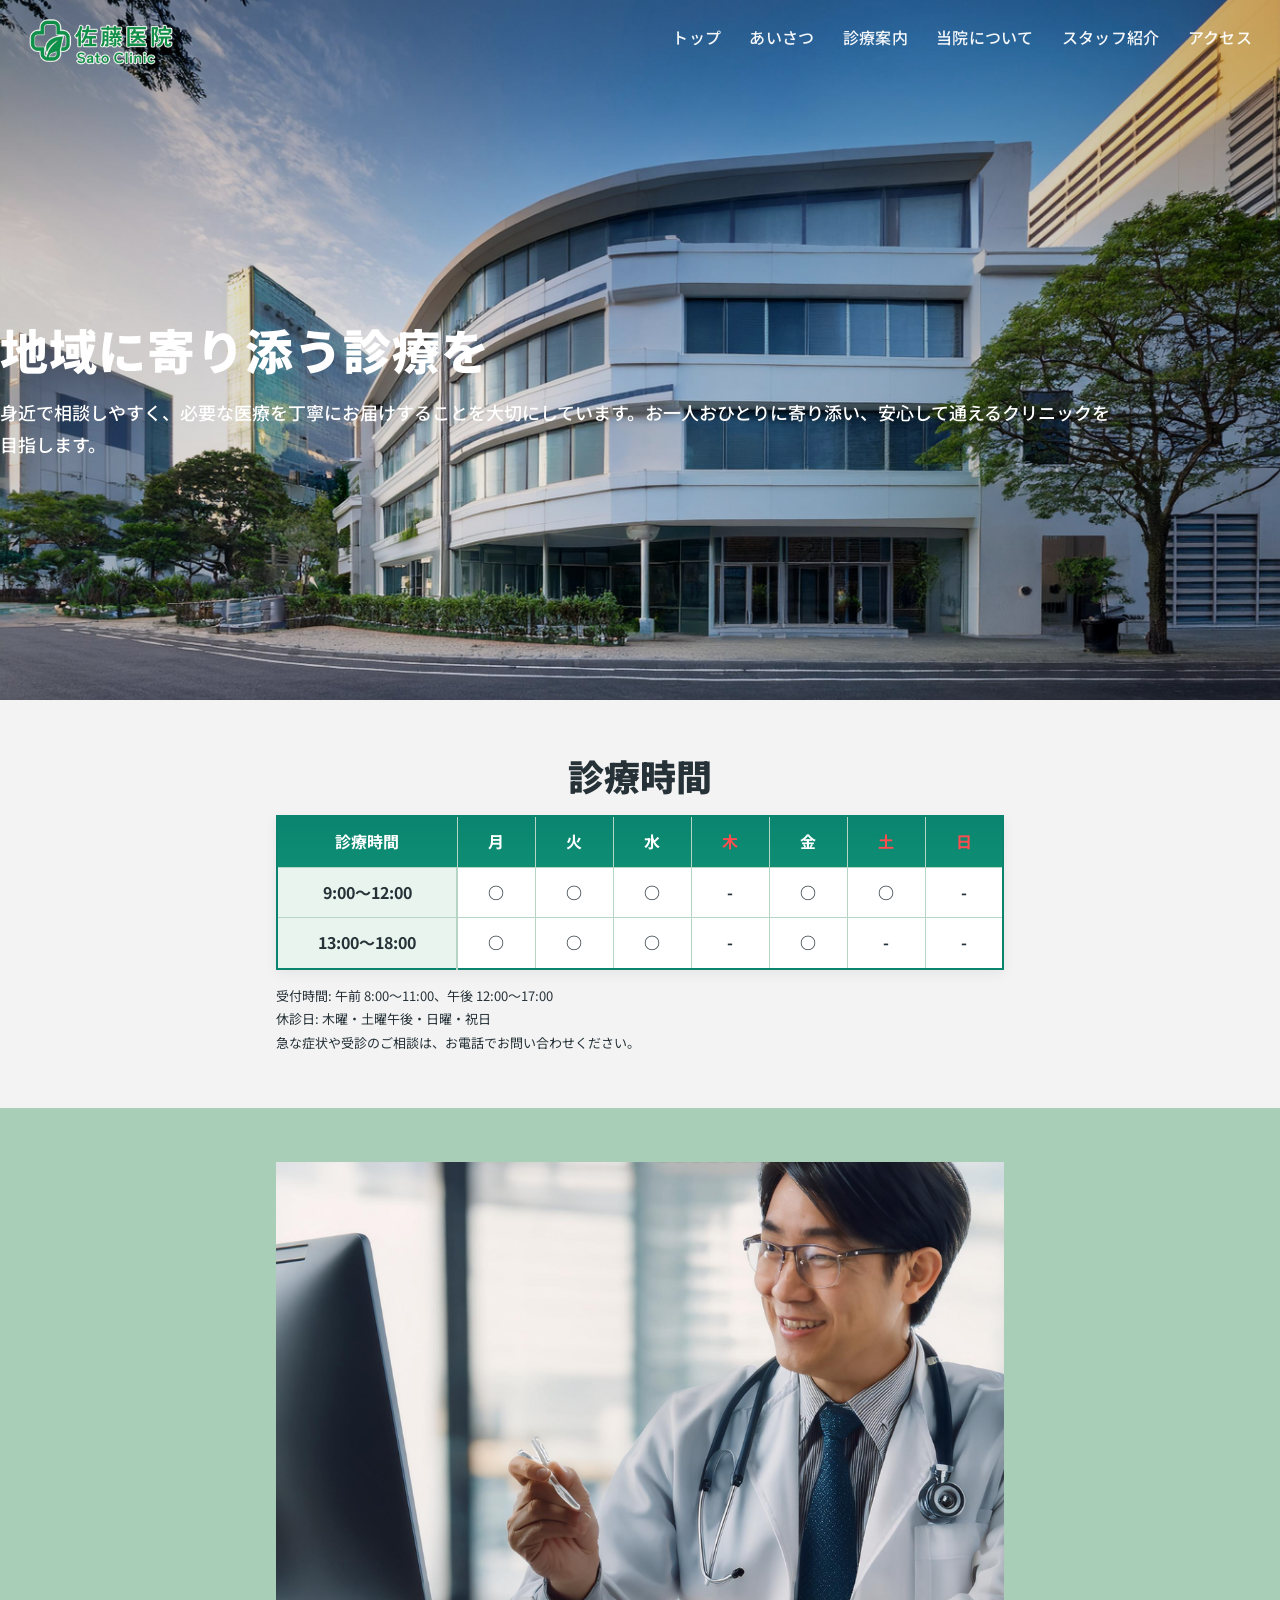
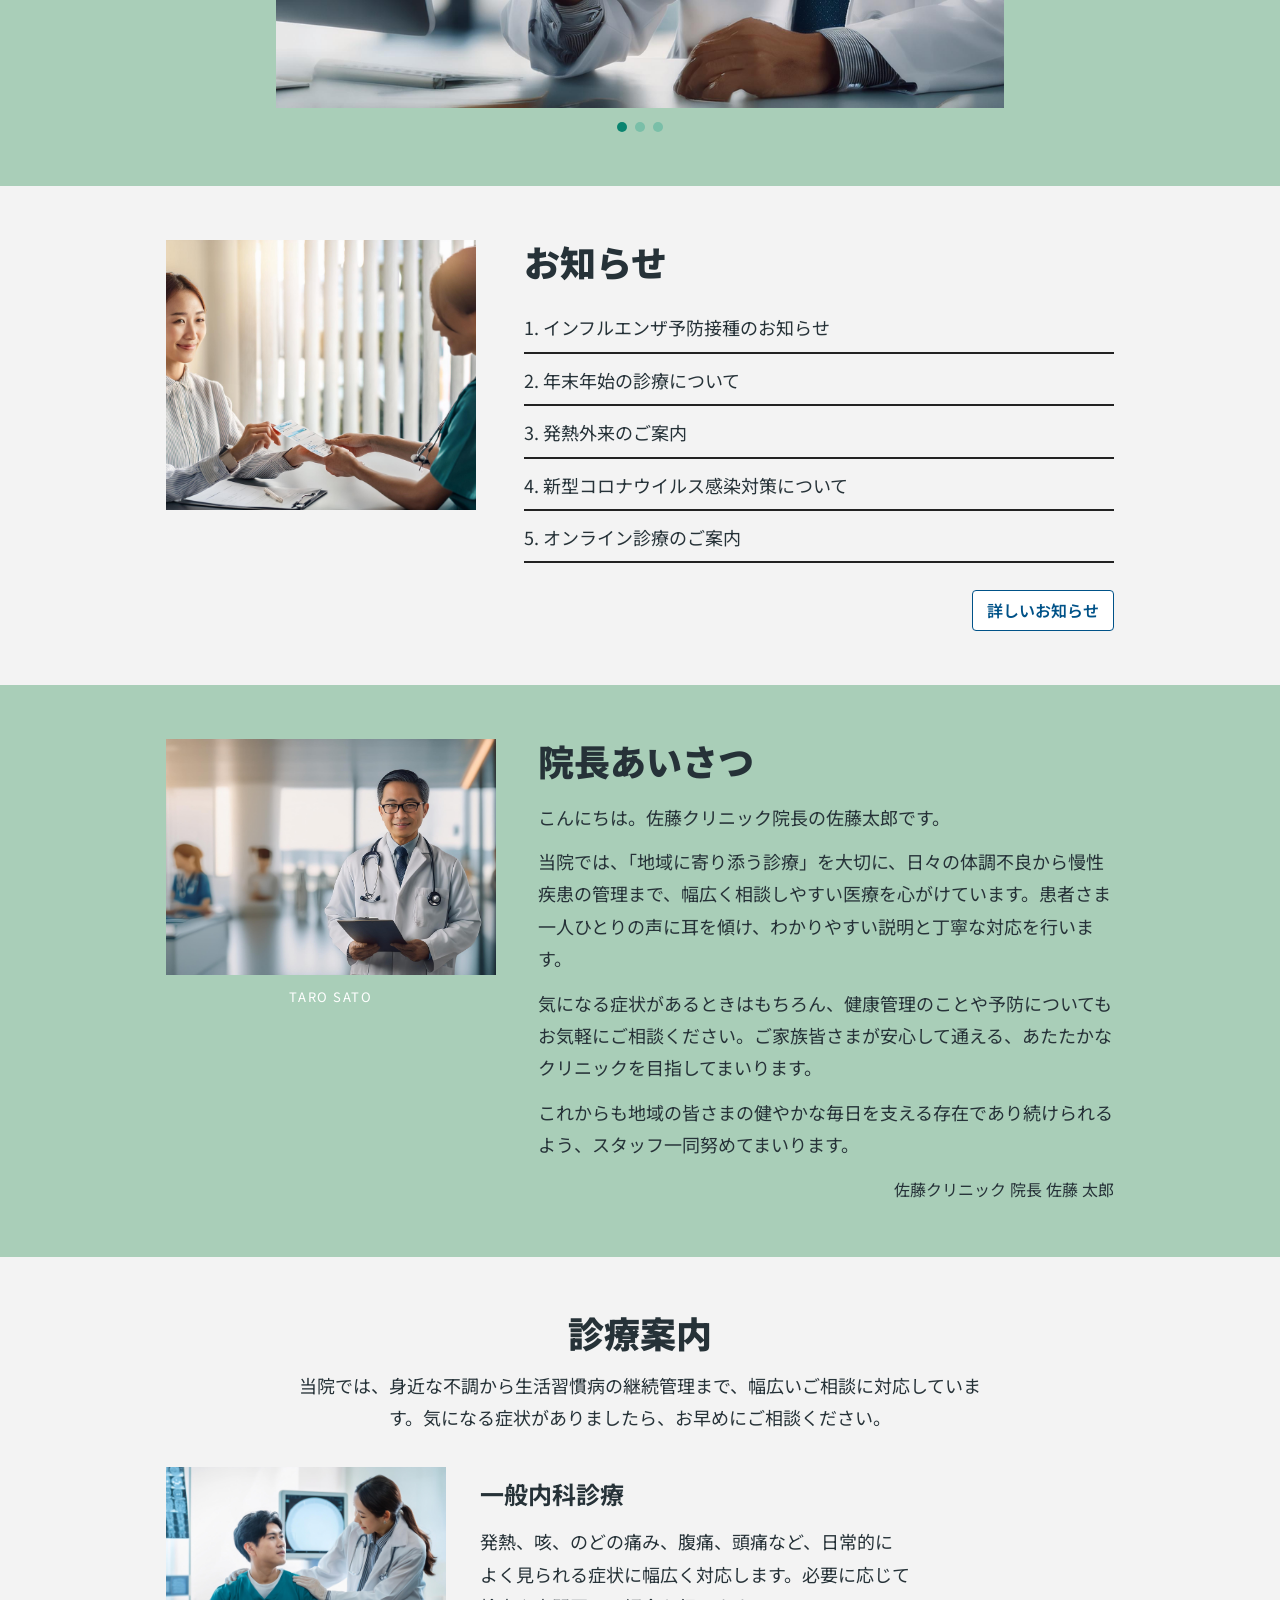
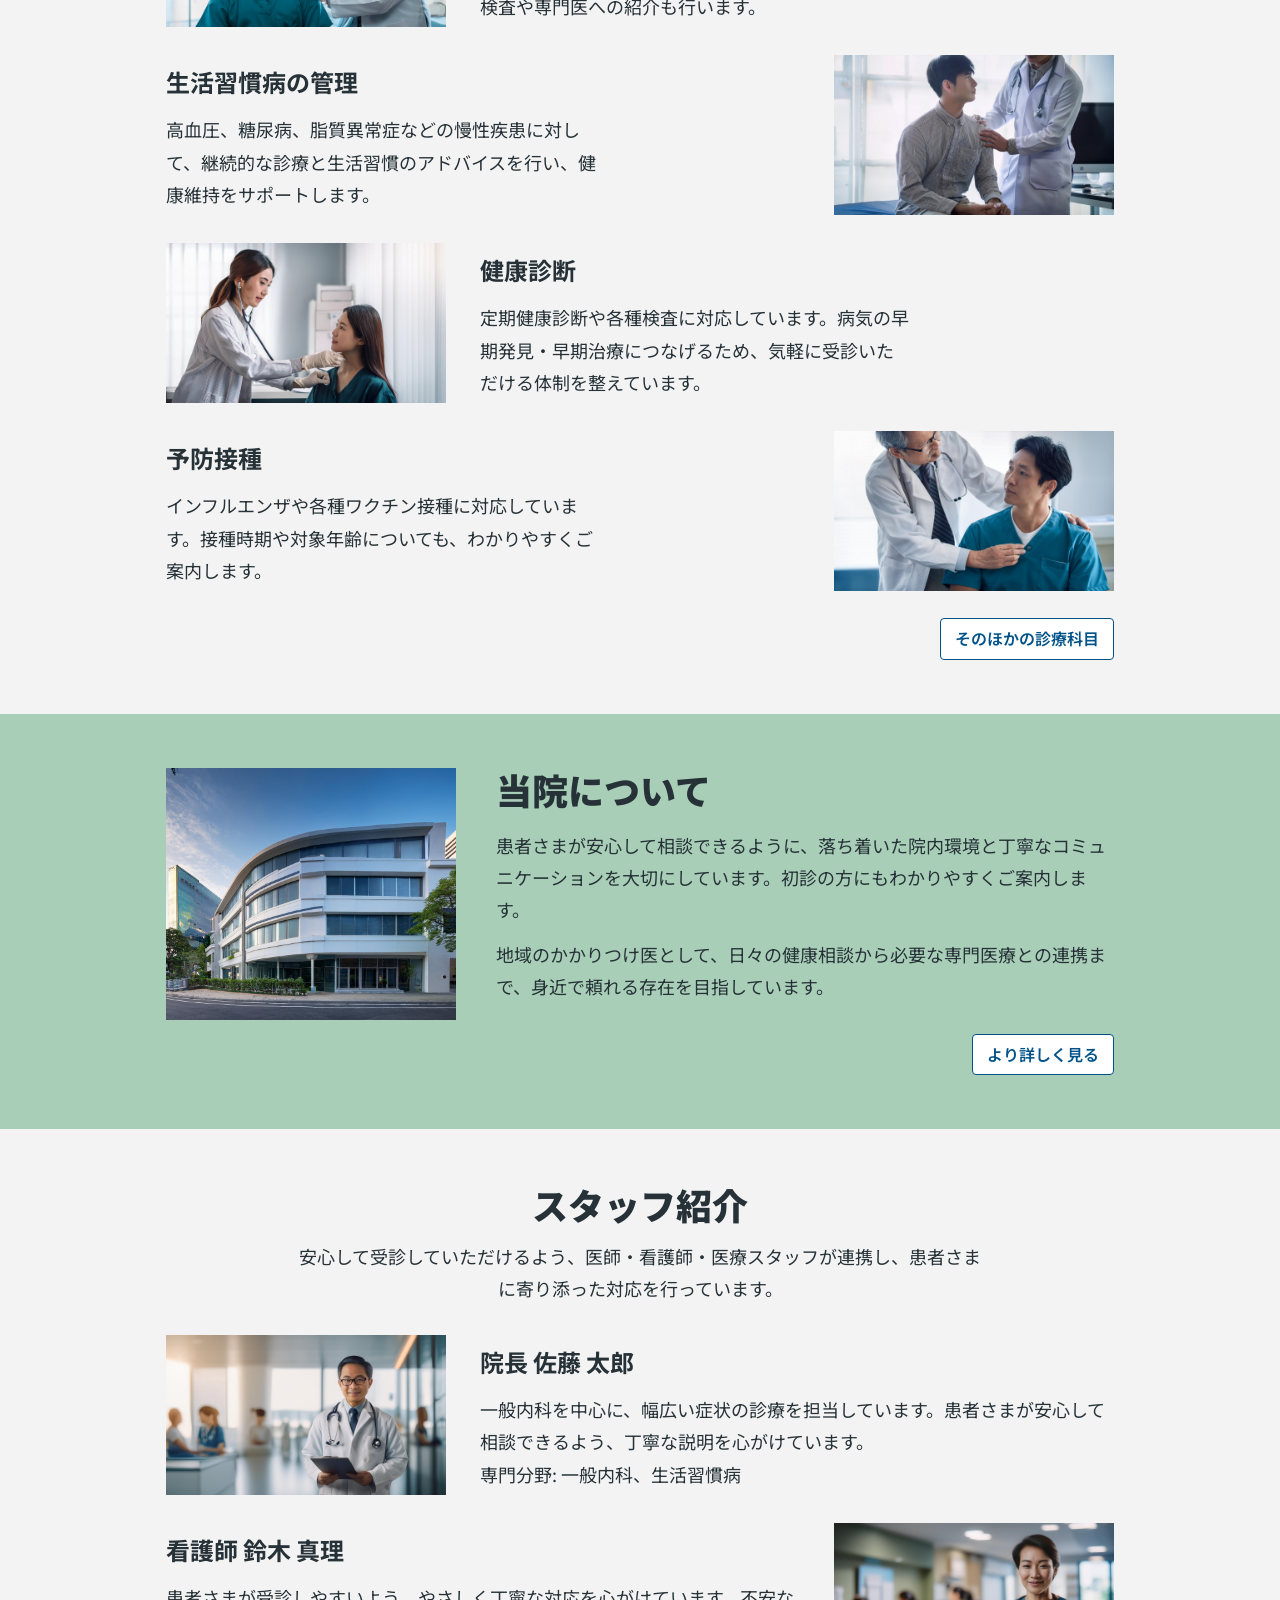
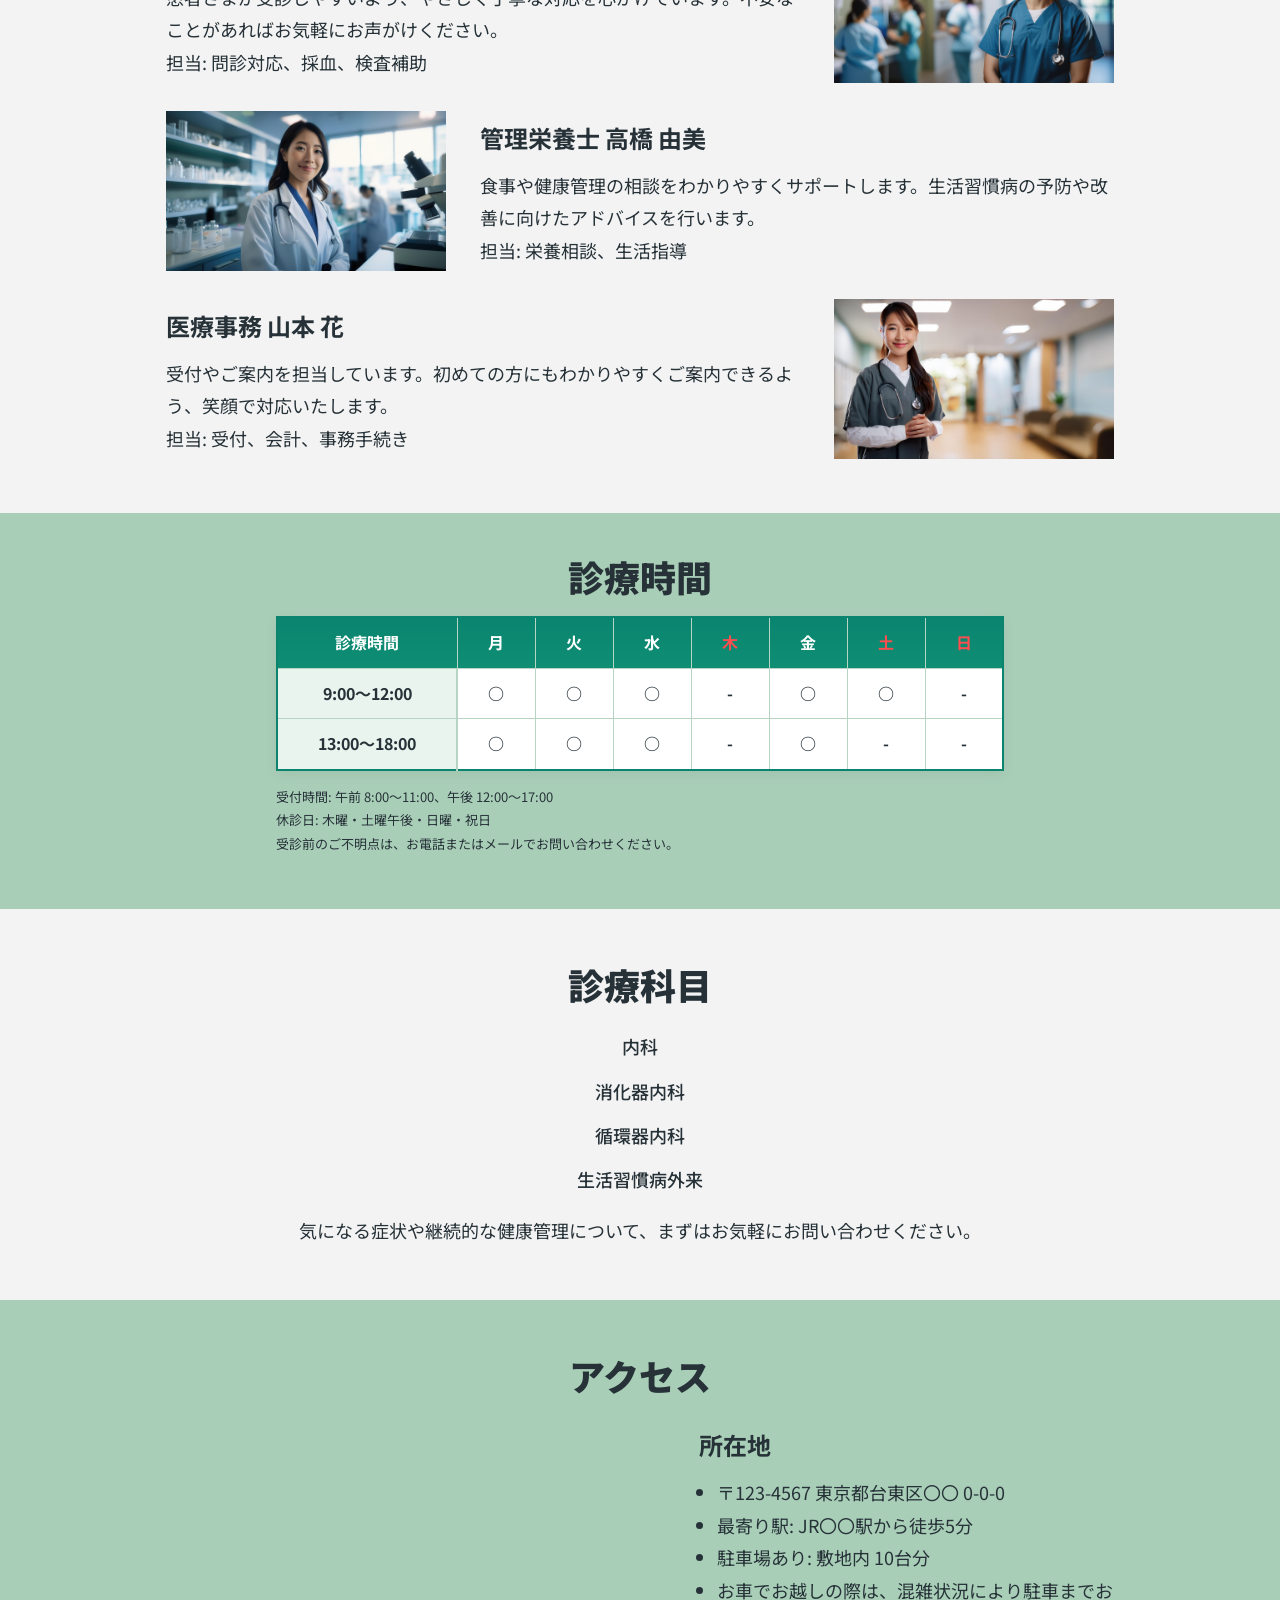
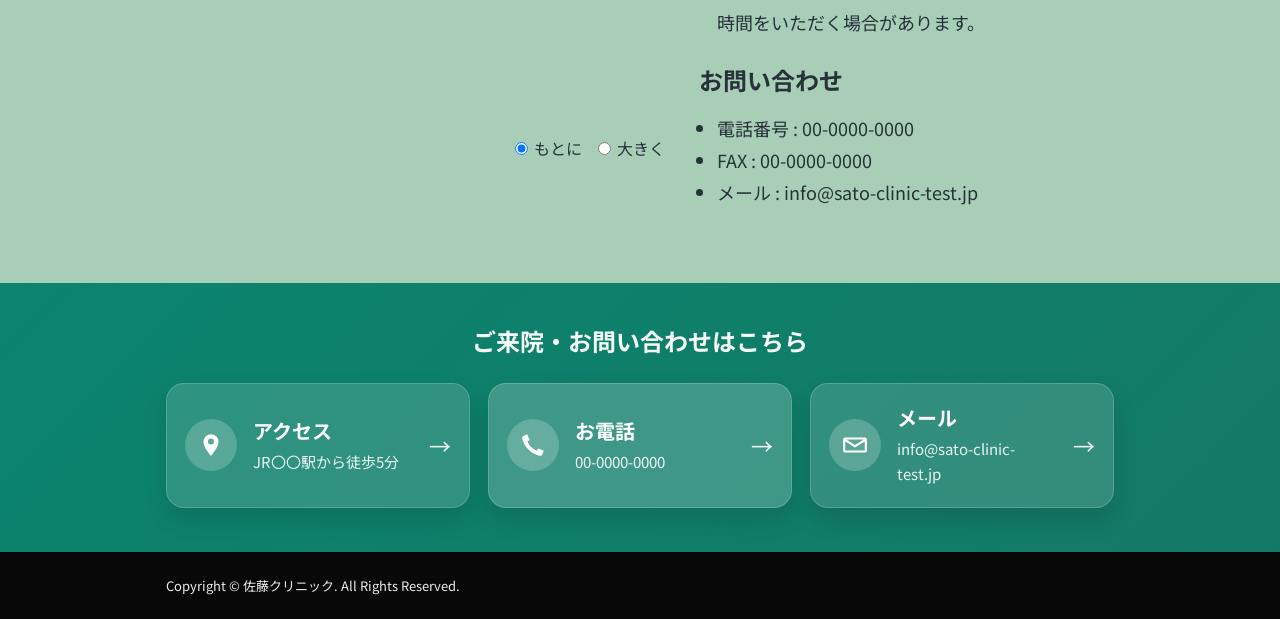
==== commit 4c8f9dee: "footerに、「アクセス」、「電話」、「メール」（リンク）の表示を追加。" ====
--- a/index.html
+++ b/index.html
@@ -301,11 +301,8 @@
       <div class="access-grid">
         <div class="access-grid__map">
           <iframe class="contact-map"
-            src="https://www.google.com/maps?q=35.7102564661031,139.78121598301541&z=14&output=embed"
-            title="アクセスマップ"
-            loading="lazy"
-            referrerpolicy="no-referrer-when-downgrade"
-            allowfullscreen></iframe>
+            src="https://www.google.com/maps?q=35.7102564661031,139.78121598301541&z=14&output=embed" title="アクセスマップ"
+            loading="lazy" referrerpolicy="no-referrer-when-downgrade" allowfullscreen></iframe>
           <div class="map-zoom-controls" aria-label="地図のズーム切り替え">
             <label class="map-zoom-controls__option">
               <input type="radio" name="map-zoom" value="14" checked>
@@ -353,10 +350,77 @@
   </section>
 
   <footer class="site-footer">
-    <p>Copyright &copy; 佐藤クリニック. All Rights Reserved.</p>
+    <div class="footer-contact-area">
+      <div class="container-medium">
+        <p class="footer-contact-lead">ご来院・お問い合わせはこちら</p>
+
+        <div class="footer-contact-nav">
+          <a href="#contact" class="footer-contact-card">
+            <span class="footer-contact-card__icon" aria-hidden="true">
+              <svg viewBox="0 0 24 24" focusable="false">
+                <path
+                  d="M12 2a7 7 0 0 0-7 7c0 5.2 7 13 7 13s7-7.8 7-13a7 7 0 0 0-7-7Zm0 9.5A2.5 2.5 0 1 1 12 6a2.5 2.5 0 0 1 0 5.5Z">
+                </path>
+              </svg>
+            </span>
+            <span class="footer-contact-card__body">
+              <span class="footer-contact-card__label">アクセス</span>
+              <span class="footer-contact-card__detail">JR〇〇駅から徒歩5分</span>
+            </span>
+            <span class="footer-contact-card__arrow" aria-hidden="true">→</span>
+          </a>
+
+
+          <a href="tel:00000000000" class="footer-contact-card footer-contact-card--phone">
+            <span class="footer-contact-card__icon" aria-hidden="true">
+              <svg viewBox="0 0 24 24" focusable="false">
+                <path
+                  d="M6.6 2 3 3.6c-.8.4-1.2 1.3-1 2.2C3.5 13.4 10.6 20.5 18.2 22c.9.2 1.8-.2 2.2-1l1.6-3.6-5.2-2.2-1.5 2.1c-3.7-1.6-6.9-4.8-8.5-8.5l2.1-1.5L6.6 2Z">
+                </path>
+              </svg>
+            </span>
+            <span class="footer-contact-card__body">
+              <span class="footer-contact-card__label">お電話</span>
+              <span class="footer-contact-card__detail">00-0000-0000</span>
+            </span>
+            <span class="footer-contact-card__arrow" aria-hidden="true">→</span>
+          </a>
+
+          <a href="mailto:info@sato-clinic-test.jp?subject=ホームページからのお問い合わせ" class="footer-contact-card">
+            <span class="footer-contact-card__icon" aria-hidden="true">
+              <svg viewBox="0 0 24 24" focusable="false">
+                <path
+                  d="M3 5h18a2 2 0 0 1 2 2v10a2 2 0 0 1-2 2H3a2 2 0 0 1-2-2V7a2 2 0 0 1 2-2Zm9 7 8-5H4l8 5Zm0 2.3L3 8.7V17h18V8.7l-9 5.6Z">
+                </path>
+              </svg>
+            </span>
+            <span class="footer-contact-card__body">
+              <span class="footer-contact-card__label">メール</span>
+              <span class="footer-contact-card__detail">info@sato-clinic-test.jp</span>
+            </span>
+            <span class="footer-contact-card__arrow" aria-hidden="true">→</span>
+          </a>
+
+
+        </div>
+      </div>
+    </div>
+
+    <div class="footer-info-area">
+      <div class="container-medium footer-info">
+        <!--
+        <div>
+          <p class="footer-clinic-name">佐藤クリニック</p>
+          <p>〒123-4567 東京都台東区〇〇 0-0-0</p>
+        </div>
+ -->
+
+        <p class="footer-copyright">Copyright &copy; 佐藤クリニック. All Rights Reserved.</p>
+      </div>
+    </div>
   </footer>
 
   <script src="./js/script.js"></script>
 </body>
 
-</html>
+</html>
--- a/css/style.css
+++ b/css/style.css
@@ -551,11 +551,122 @@
 }
 
 .site-footer {
+  color: #fff;
+  font-size: 13px;
+}
+
+.footer-contact-area {
+  background: linear-gradient(135deg, #0a846f 0%, #147964 100%);
+  padding: 40px 0 44px;
+}
+
+.footer-contact-lead {
+  margin: 0 0 24px;
+  color: rgba(255, 255, 255, 0.96);
+  font-size: 24px;
+  font-weight: 700;
+  line-height: 1.5;
+  text-align: center;
+}
+
+.footer-contact-nav {
+  display: grid;
+  grid-template-columns: repeat(3, minmax(0, 1fr));
+  gap: 18px;
+}
+
+.footer-contact-card {
+  display: flex;
+  align-items: center;
+  gap: 16px;
+  padding: 20px 18px;
+  border-radius: 18px;
+  background: rgba(255, 255, 255, 0.14);
+  border: 1px solid rgba(255, 255, 255, 0.18);
+  color: #ffffff;
+  box-shadow: 0 12px 24px rgba(0, 0, 0, 0.12);
+  transition: transform 0.2s ease, background 0.2s ease;
+}
+
+.footer-contact-card:hover,
+.footer-contact-card:focus-visible {
+  transform: translateY(-2px);
+  background: rgba(255, 255, 255, 0.2);
+}
+
+.footer-contact-card__icon {
+  flex: 0 0 52px;
+  width: 52px;
+  height: 52px;
+  display: inline-flex;
+  align-items: center;
+  justify-content: center;
+  border-radius: 50%;
+  background: rgba(255, 255, 255, 0.2);
+}
+
+.footer-contact-card__icon svg {
+  width: 26px;
+  height: 26px;
+  fill: currentColor;
+}
+
+.footer-contact-card__body {
+  display: flex;
+  flex-direction: column;
+  min-width: 0;
+  gap: 4px;
+  text-align: left;
+}
+
+.footer-contact-card__label {
+  font-size: 20px;
+  font-weight: 700;
+  line-height: 1.4;
+}
+
+.footer-contact-card__detail {
+  font-size: 15px;
+  line-height: 1.7;
+  color: rgba(255, 255, 255, 0.9);
+  overflow-wrap: anywhere;
+}
+
+.footer-contact-card__arrow {
+  margin-left: auto;
+  font-size: 22px;
+  line-height: 1;
+}
+
+.footer-contact-card--phone {
+  background: rgba(255, 255, 255, 0.2);
+}
+
+.footer-info-area {
   background: #080808;
-  color: #fff;
+  padding: 22px 0;
+}
+
+.footer-info {
+  display: flex;
+  align-items: end;
+  justify-content: space-between;
+  gap: 24px;
+}
+
+.footer-info p {
+  margin: 0;
+  color: rgba(255, 255, 255, 0.92);
+}
+
+.footer-clinic-name {
+  margin-bottom: 6px;
+  font-size: 20px;
+  font-weight: 700;
+}
+
+.footer-copyright {
   text-align: center;
-  padding: 18px 0;
-  font-size: 13px;
 }
 
 @media (max-width: 1024px) {
@@ -617,6 +728,19 @@
 
   .map-zoom-controls {
     justify-content: flex-end;
+  }
+
+  .footer-contact-nav {
+    grid-template-columns: 1fr;
+  }
+
+  .footer-info {
+    flex-direction: column;
+    align-items: flex-start;
+  }
+
+  .footer-copyright {
+    text-align: left;
   }
 
   .medical-item.left-image,
@@ -762,6 +886,42 @@
     font-size: 13px;
   }
 
+  .footer-contact-area {
+    padding: 32px 0 36px;
+  }
+
+  .footer-contact-lead {
+    font-size: 22px;
+  }
+
+  .footer-contact-card {
+    padding: 18px 16px;
+    gap: 14px;
+  }
+
+  .footer-contact-card__icon {
+    flex-basis: 46px;
+    width: 46px;
+    height: 46px;
+  }
+
+  .footer-contact-card__icon svg {
+    width: 22px;
+    height: 22px;
+  }
+
+  .footer-contact-card__label {
+    font-size: 18px;
+  }
+
+  .footer-contact-card__detail {
+    font-size: 14px;
+  }
+
+  .footer-clinic-name {
+    font-size: 18px;
+  }
+
   .medical-item h3,
   .access-grid__content h3,
   .staff-item h3 {
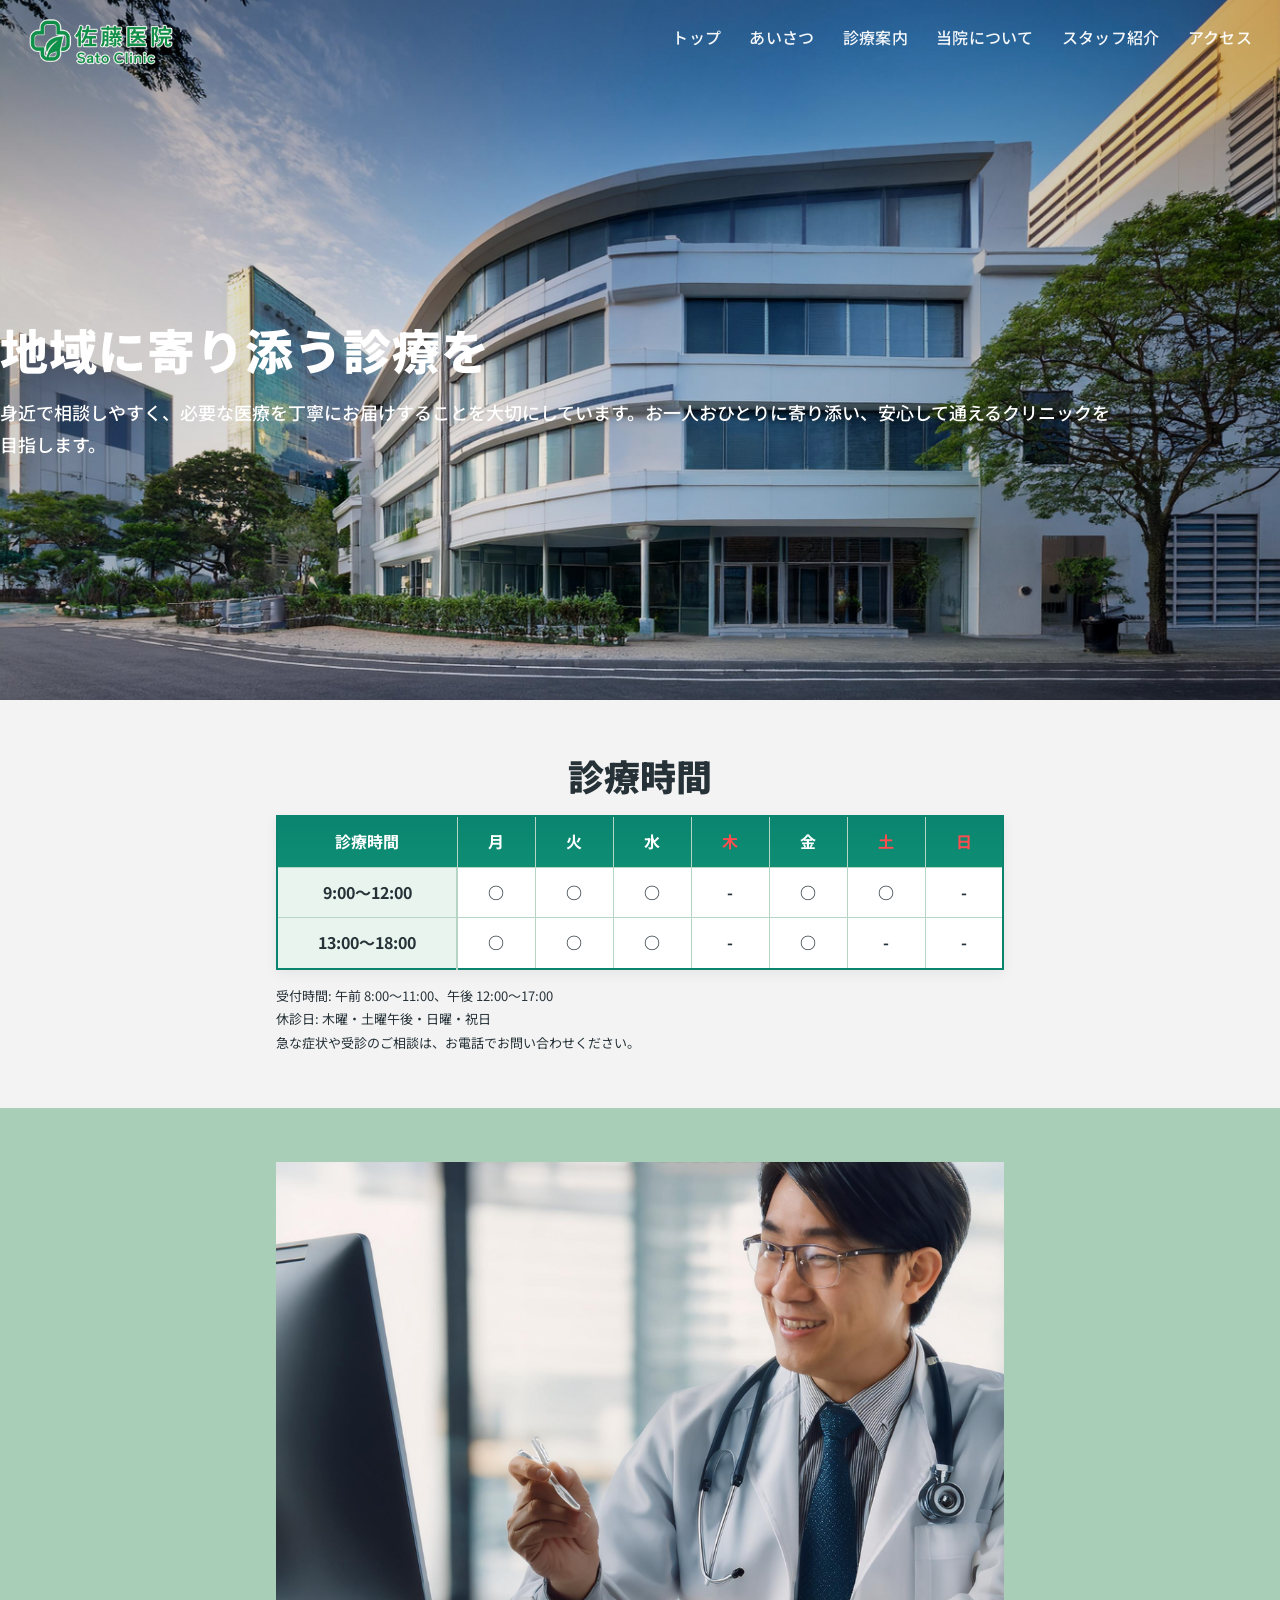
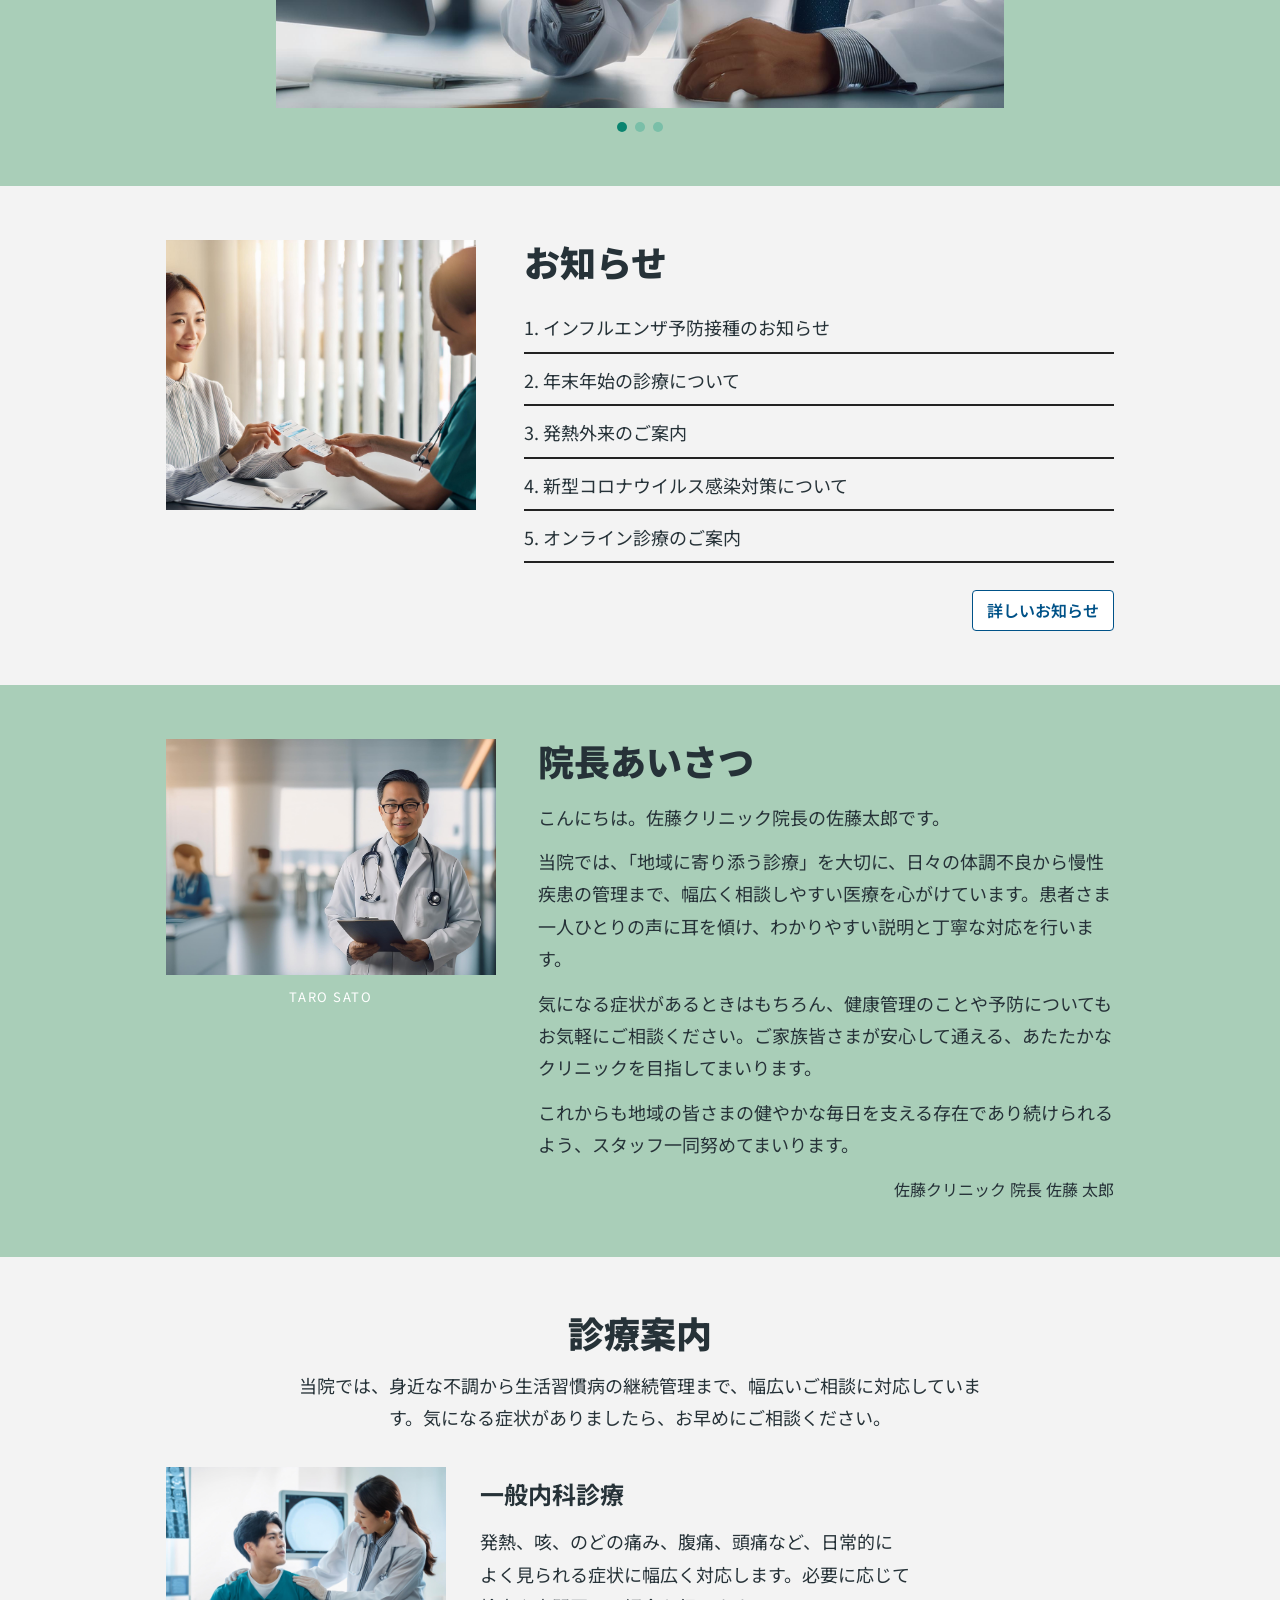
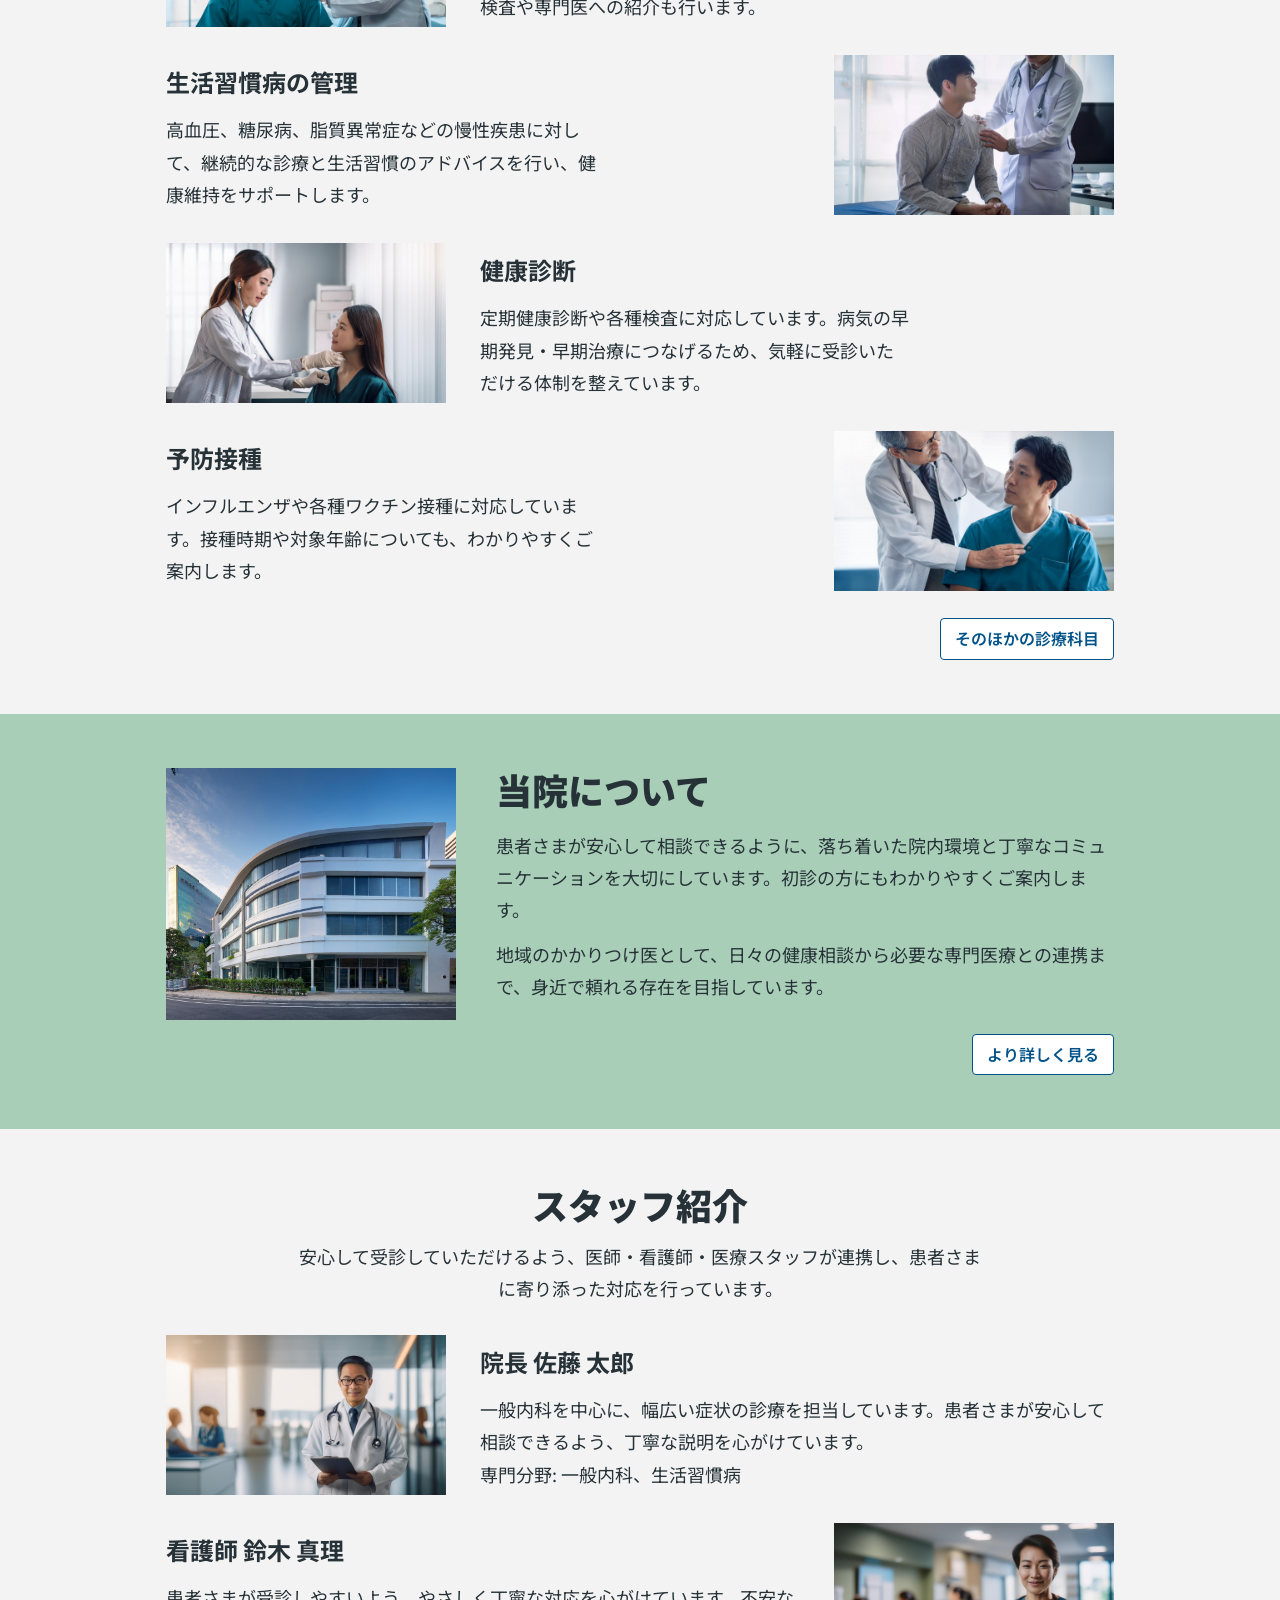
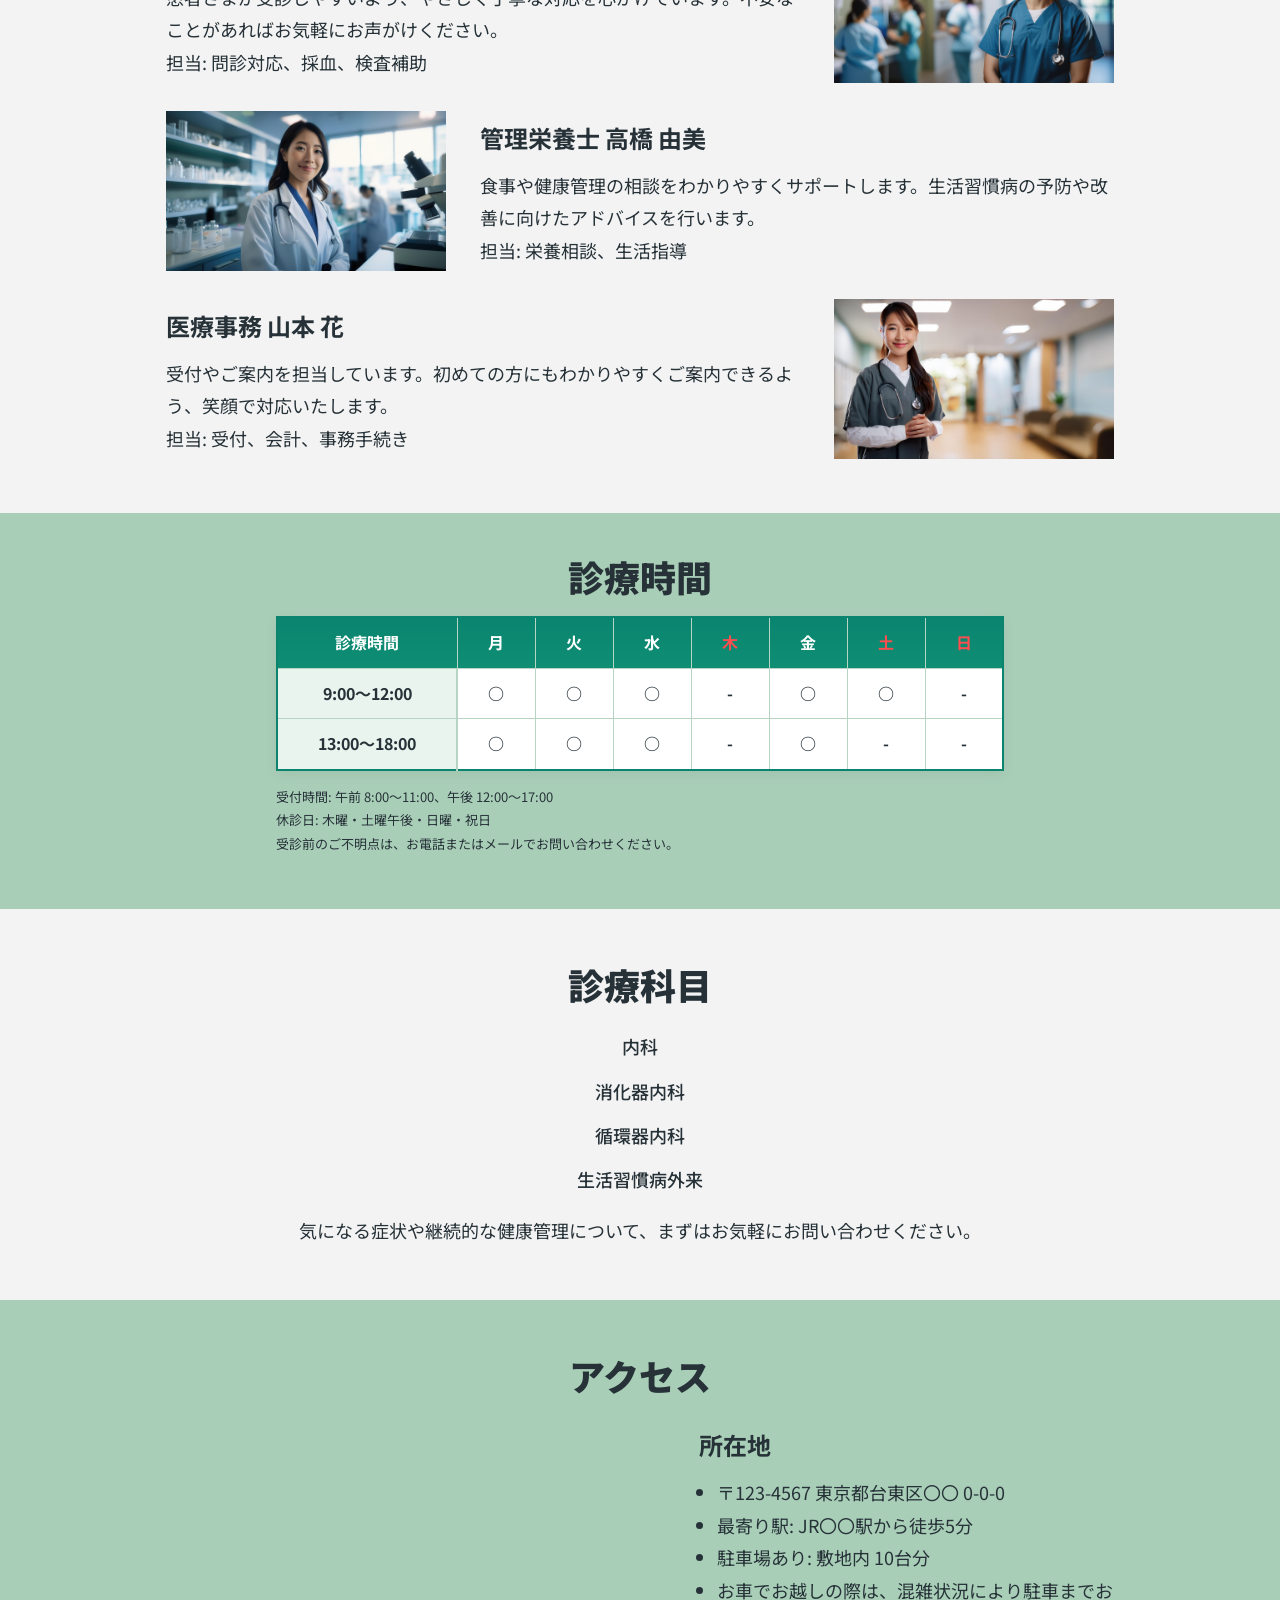
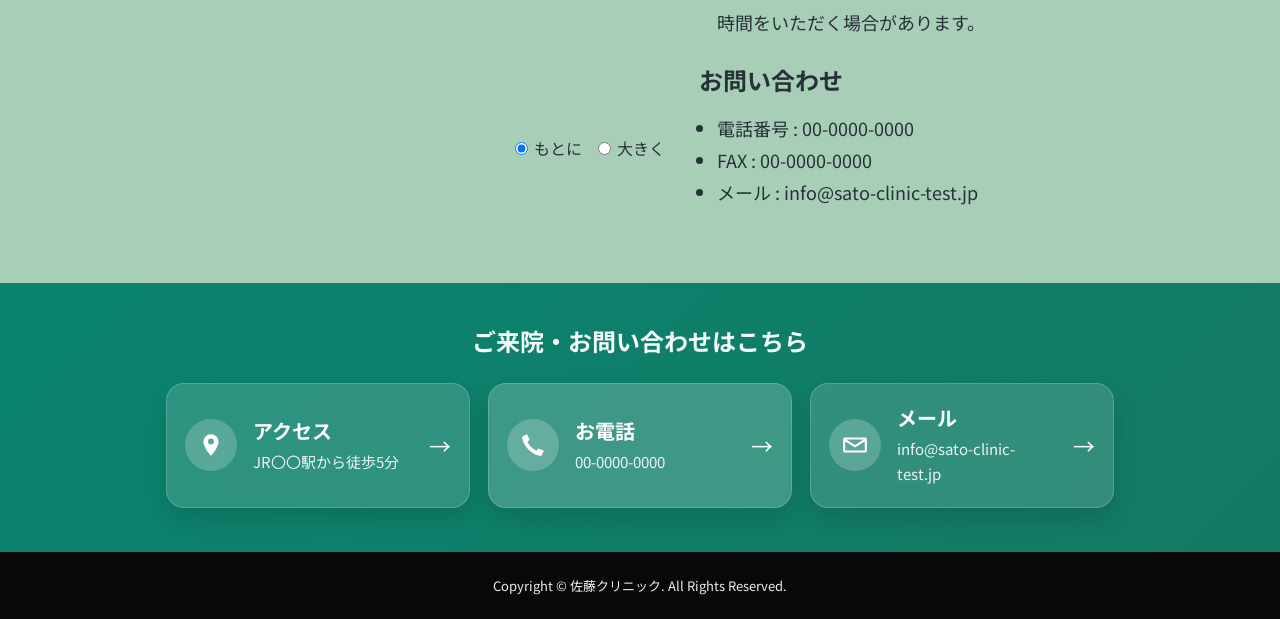
==== commit a70d0ff1: "footer-copyright　の　中央表示：PCは中央／スマフォ：左" ====
--- a/index.html
+++ b/index.html
@@ -408,13 +408,6 @@
 
     <div class="footer-info-area">
       <div class="container-medium footer-info">
-        <!--
-        <div>
-          <p class="footer-clinic-name">佐藤クリニック</p>
-          <p>〒123-4567 東京都台東区〇〇 0-0-0</p>
-        </div>
- -->
-
         <p class="footer-copyright">Copyright &copy; 佐藤クリニック. All Rights Reserved.</p>
       </div>
     </div>
--- a/css/style.css
+++ b/css/style.css
@@ -666,6 +666,7 @@
 }
 
 .footer-copyright {
+  width: 100%;
   text-align: center;
 }
 
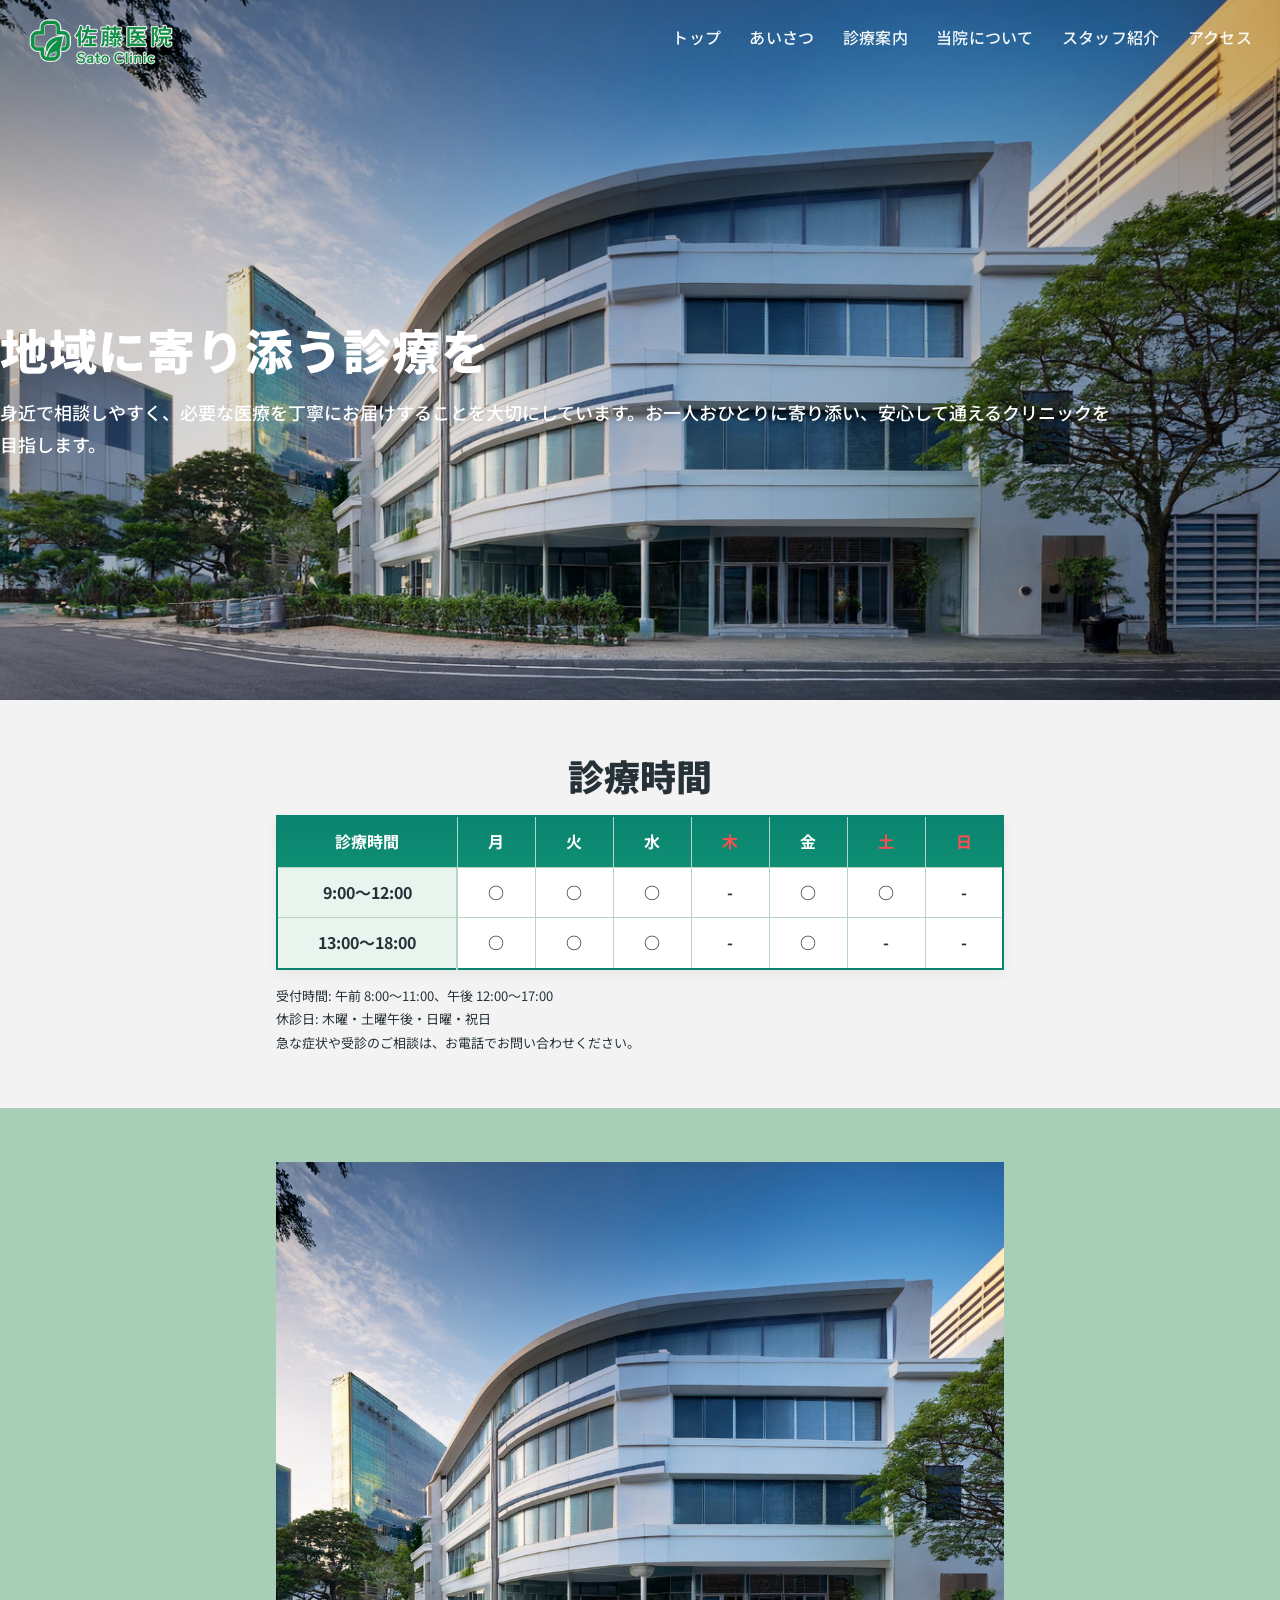
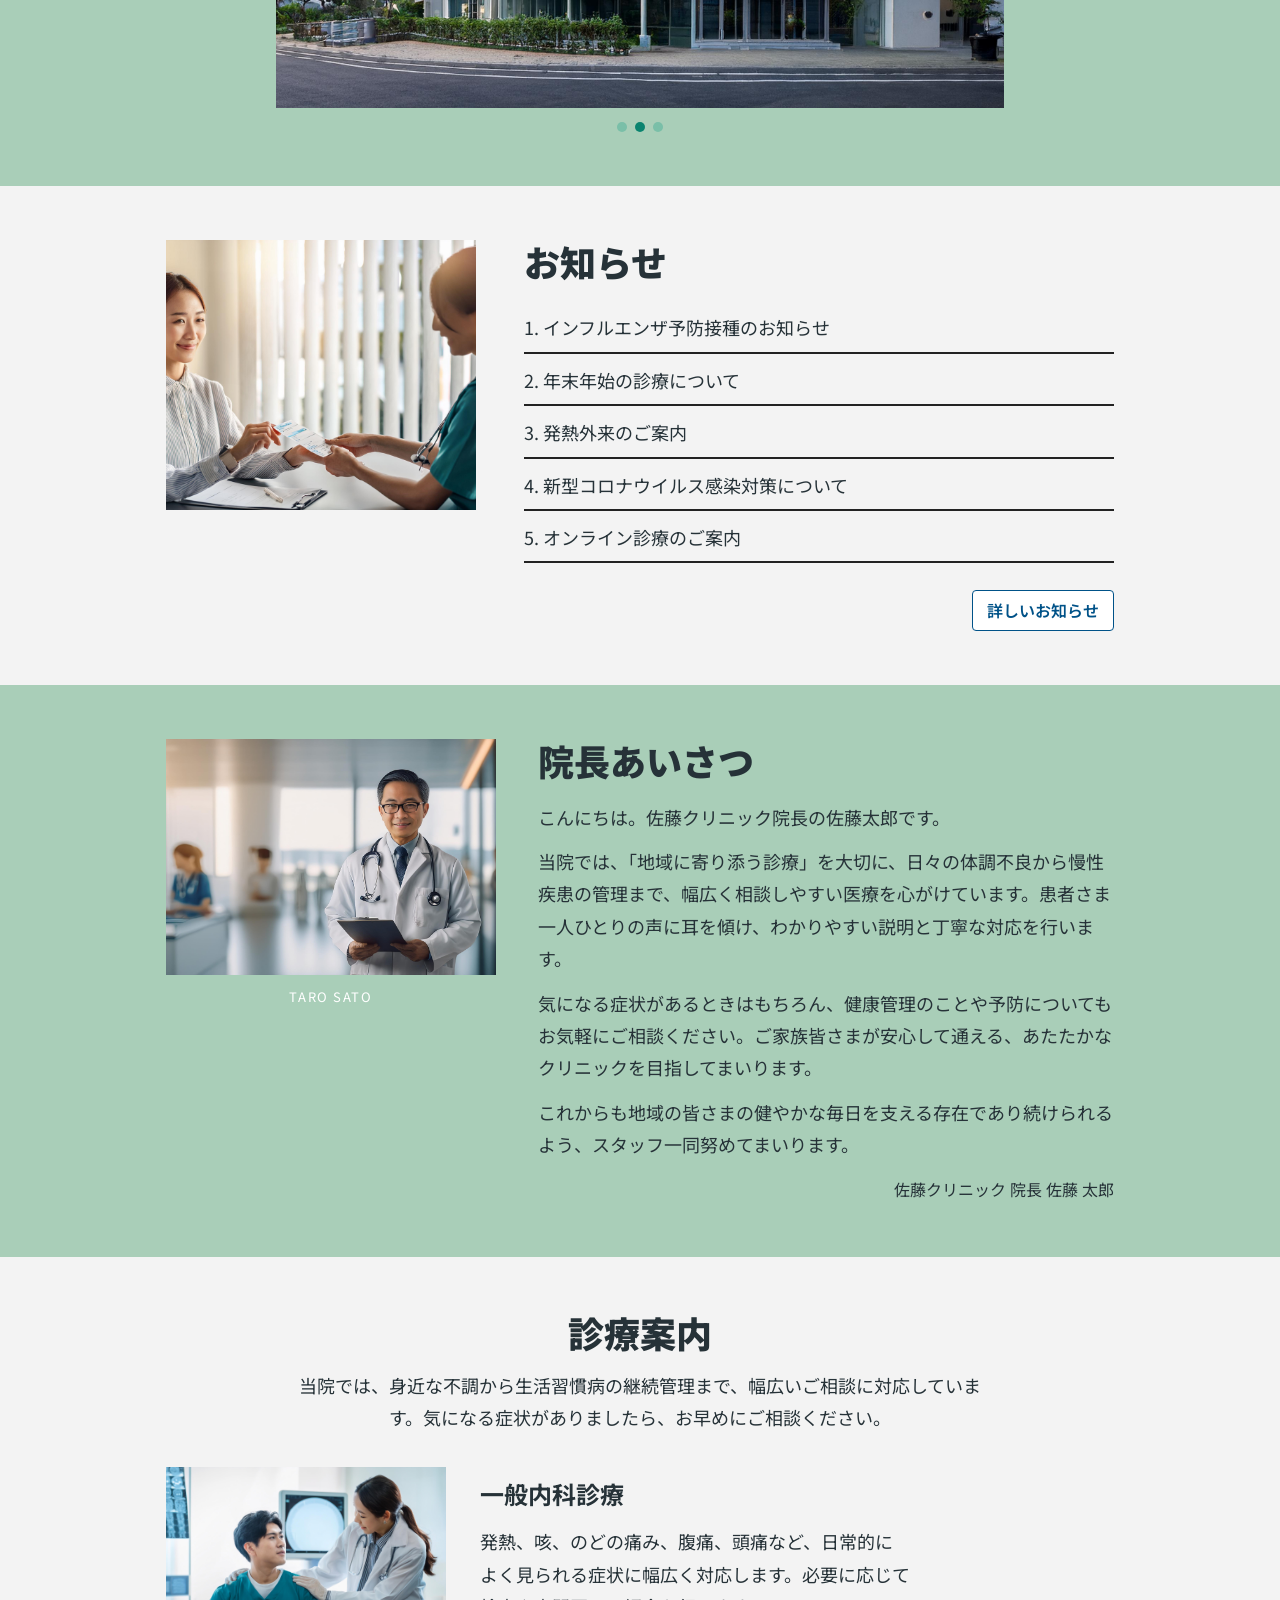
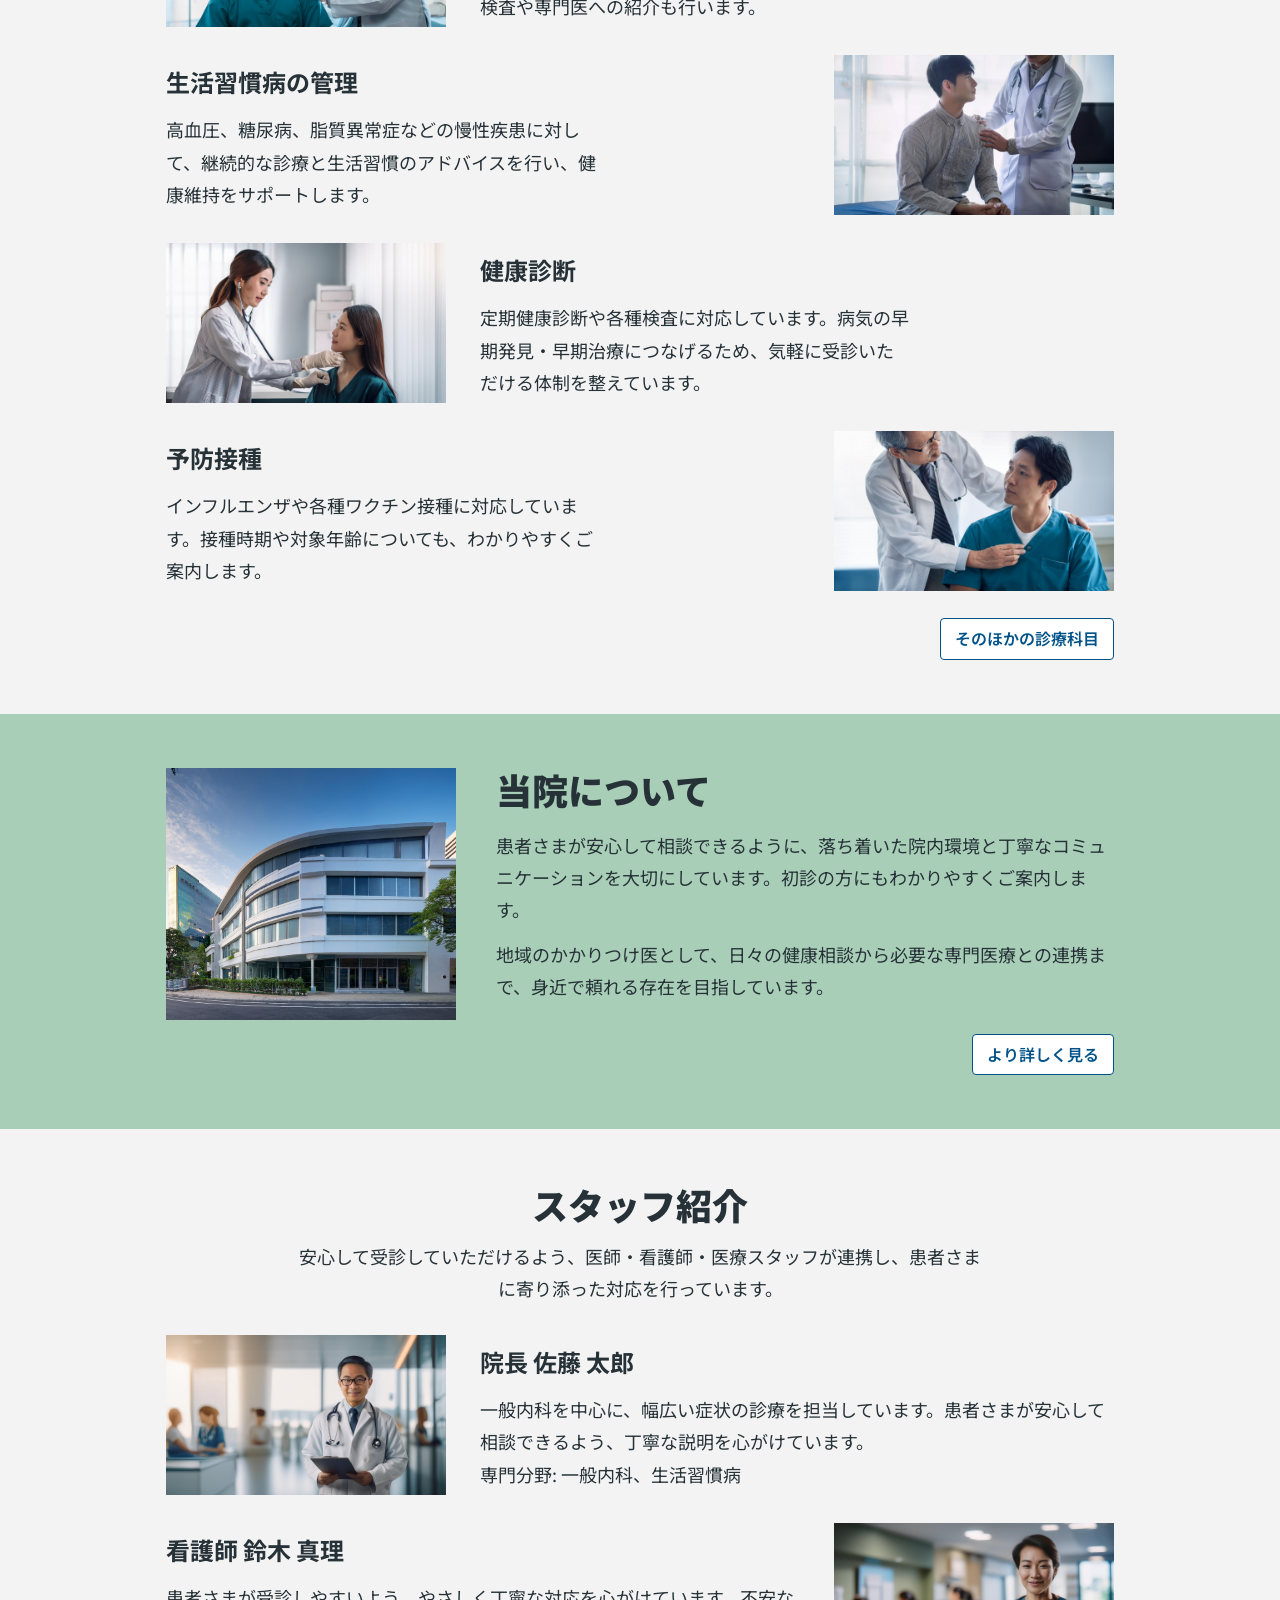
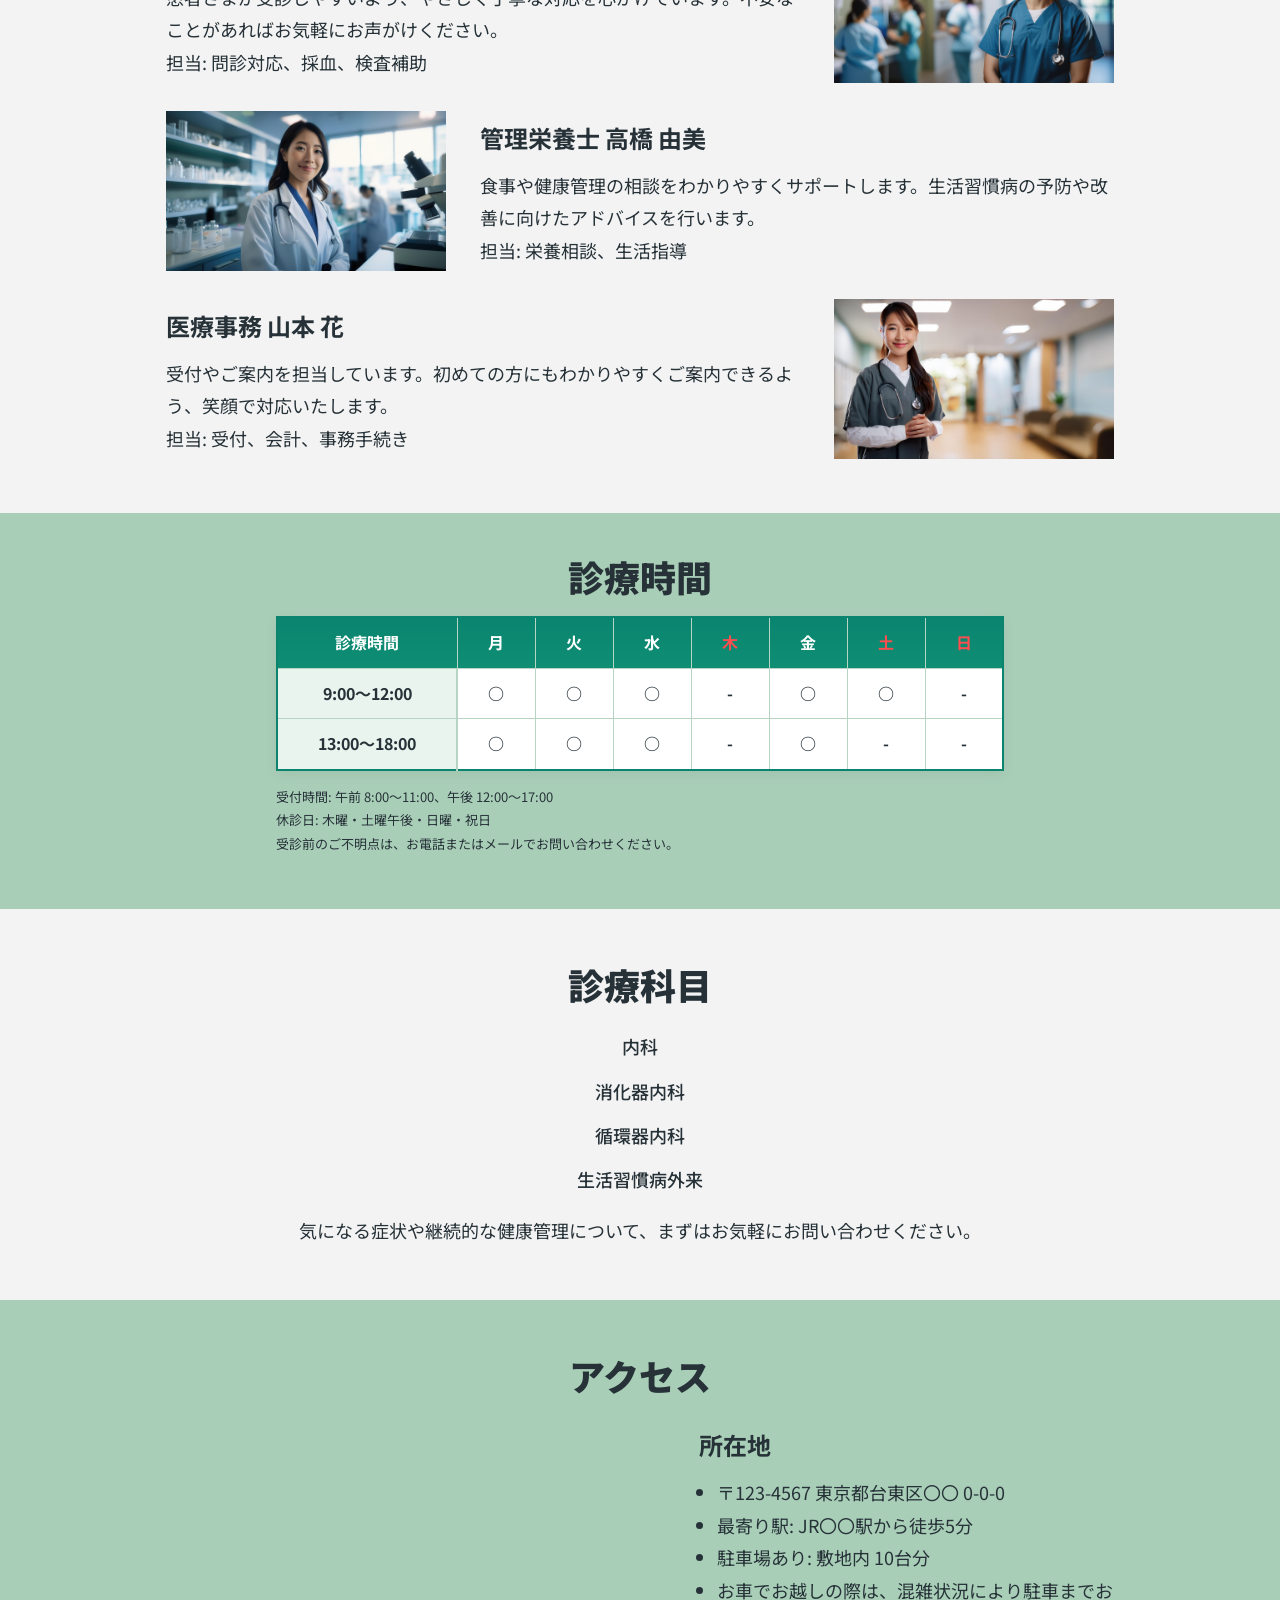
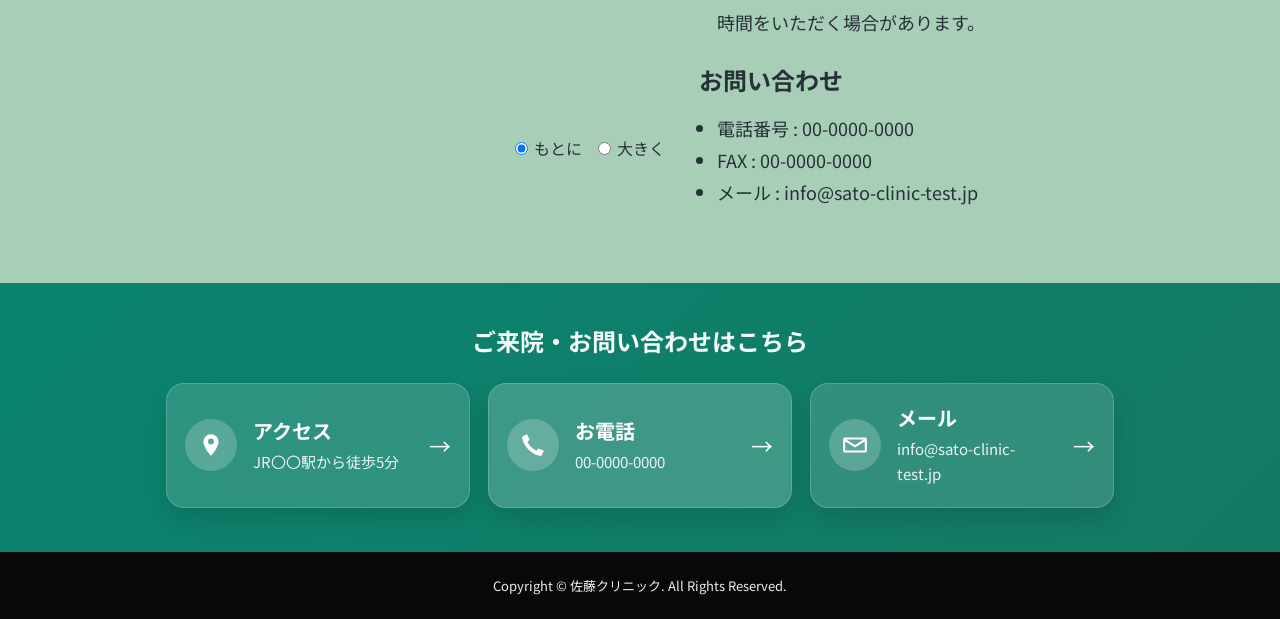
==== commit 7bf1b1d7: "作成中画面からの戻り対応：クリックしたリンクに戻る" ====
--- a/index.html
+++ b/index.html
@@ -114,7 +114,7 @@
             <li><a href="#">5. オンライン診療のご案内</a></li>
           </ul>
           <div class="news-link">
-            <a href="./under-construction.html?return=%2Findex.html%23news" class="link-button">詳しいお知らせ</a>
+            <a href="./under-construction.html?return=./index.html%23news" class="link-button">詳しいお知らせ</a>
           </div>
         </div>
       </div>
@@ -172,7 +172,7 @@
           </article>
         </div>
         <div class="medical-item-link">
-          <a href="./under-construction.html?return=%2Findex.html%23medical" class="link-button">そのほかの診療科目</a>
+          <a href="./under-construction.html?return=./index.html%23medical" class="link-button">そのほかの診療科目</a>
         </div>
       </div>
     </section>
@@ -187,7 +187,7 @@
           <p>患者さまが安心して相談できるように、落ち着いた院内環境と丁寧なコミュニケーションを大切にしています。初診の方にもわかりやすくご案内します。</p>
           <p>地域のかかりつけ医として、日々の健康相談から必要な専門医療との連携まで、身近で頼れる存在を目指しています。</p>
           <div class="about-link">
-            <a href="./under-construction.html?return=%2Findex.html%23access" class="link-button">より詳しく見る</a>
+            <a href="./under-construction.html?return=./index.html%23access" class="link-button">より詳しく見る</a>
           </div>
         </div>
       </div>
@@ -416,4 +416,4 @@
   <script src="./js/script.js"></script>
 </body>
 
-</html>+</html>
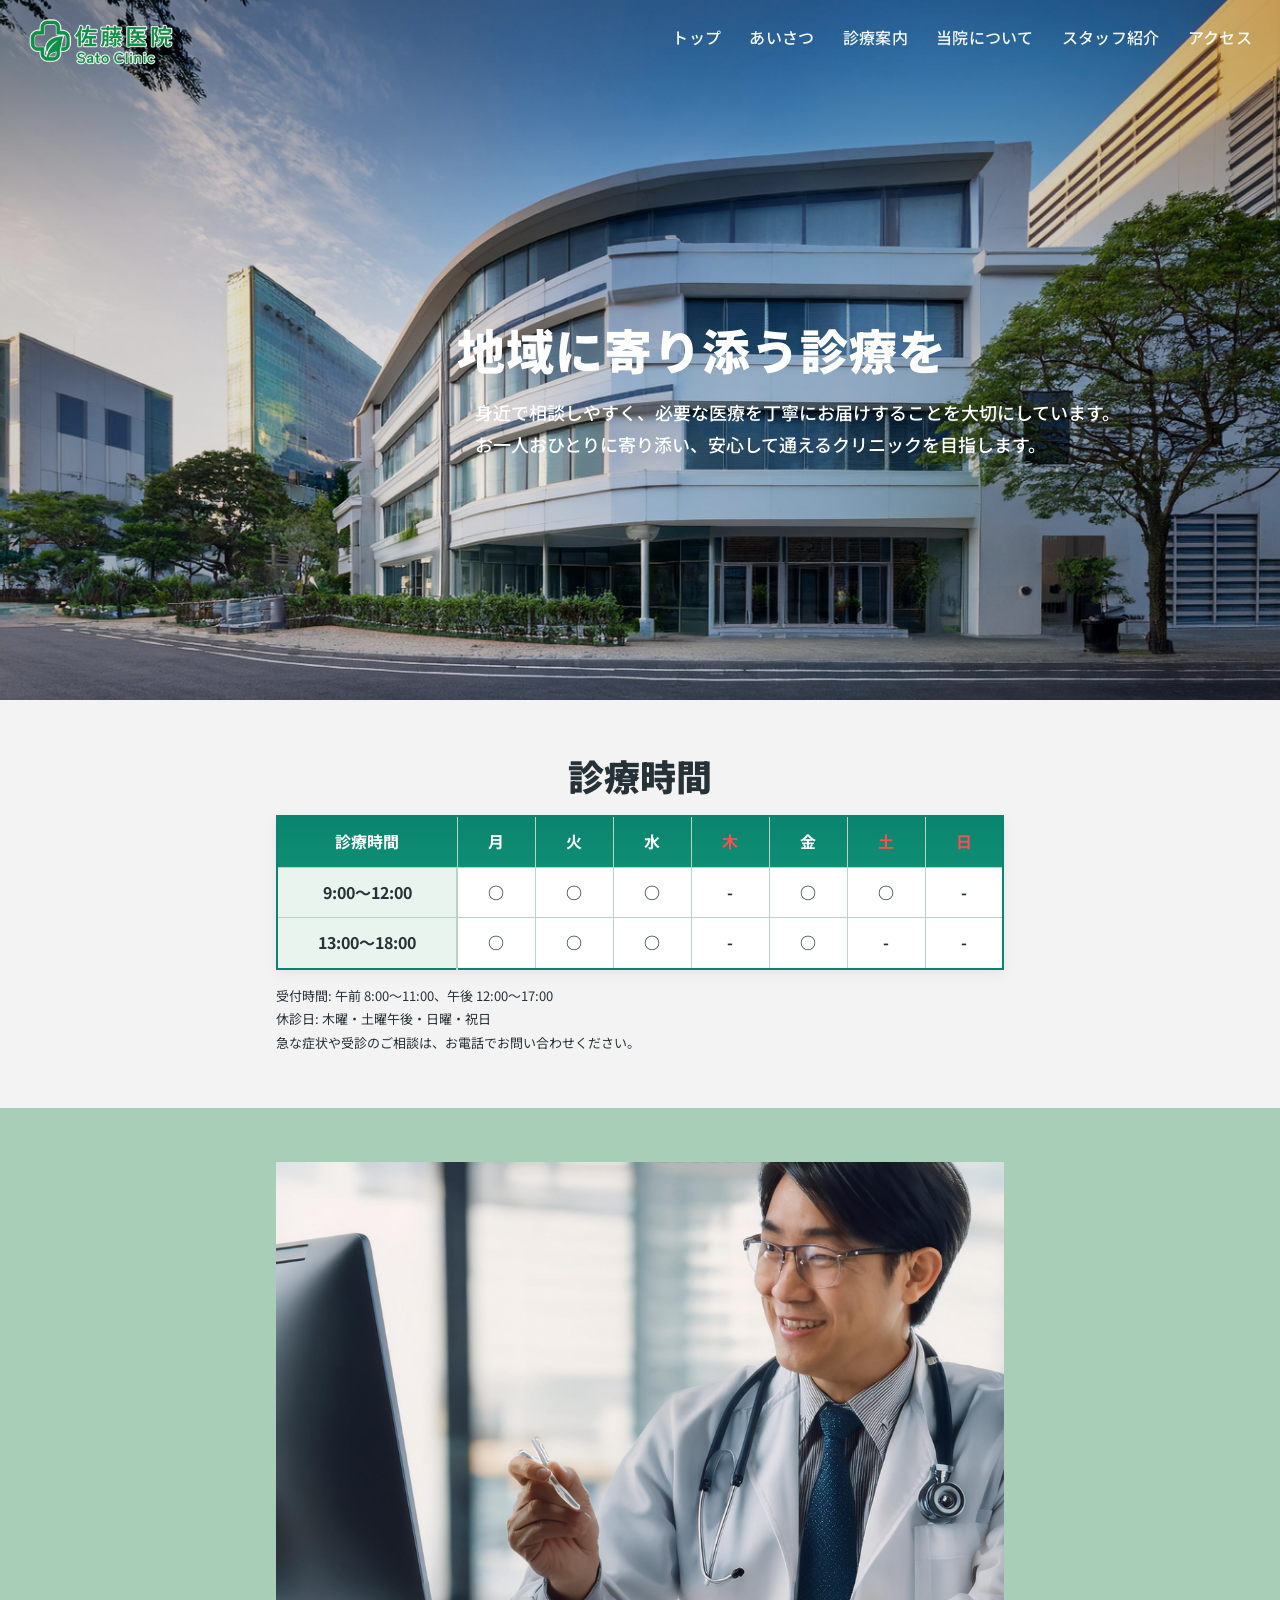
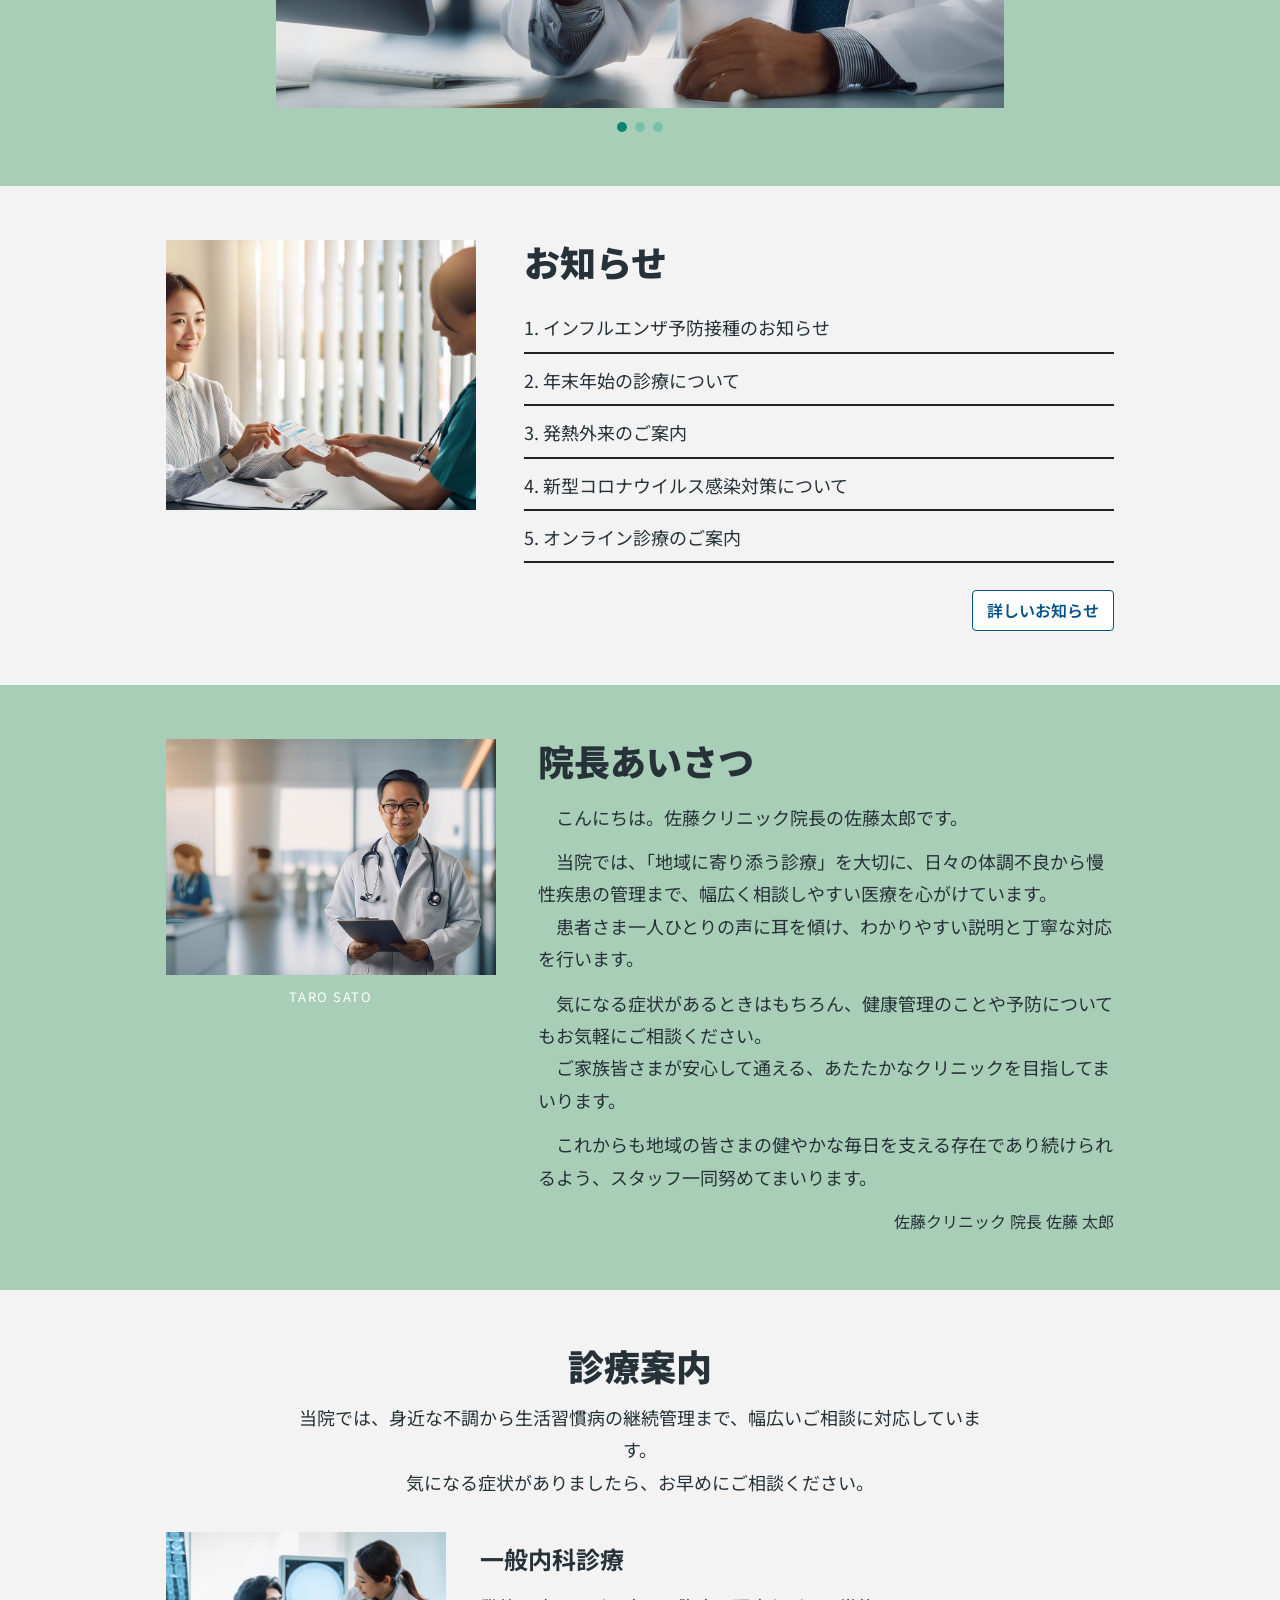
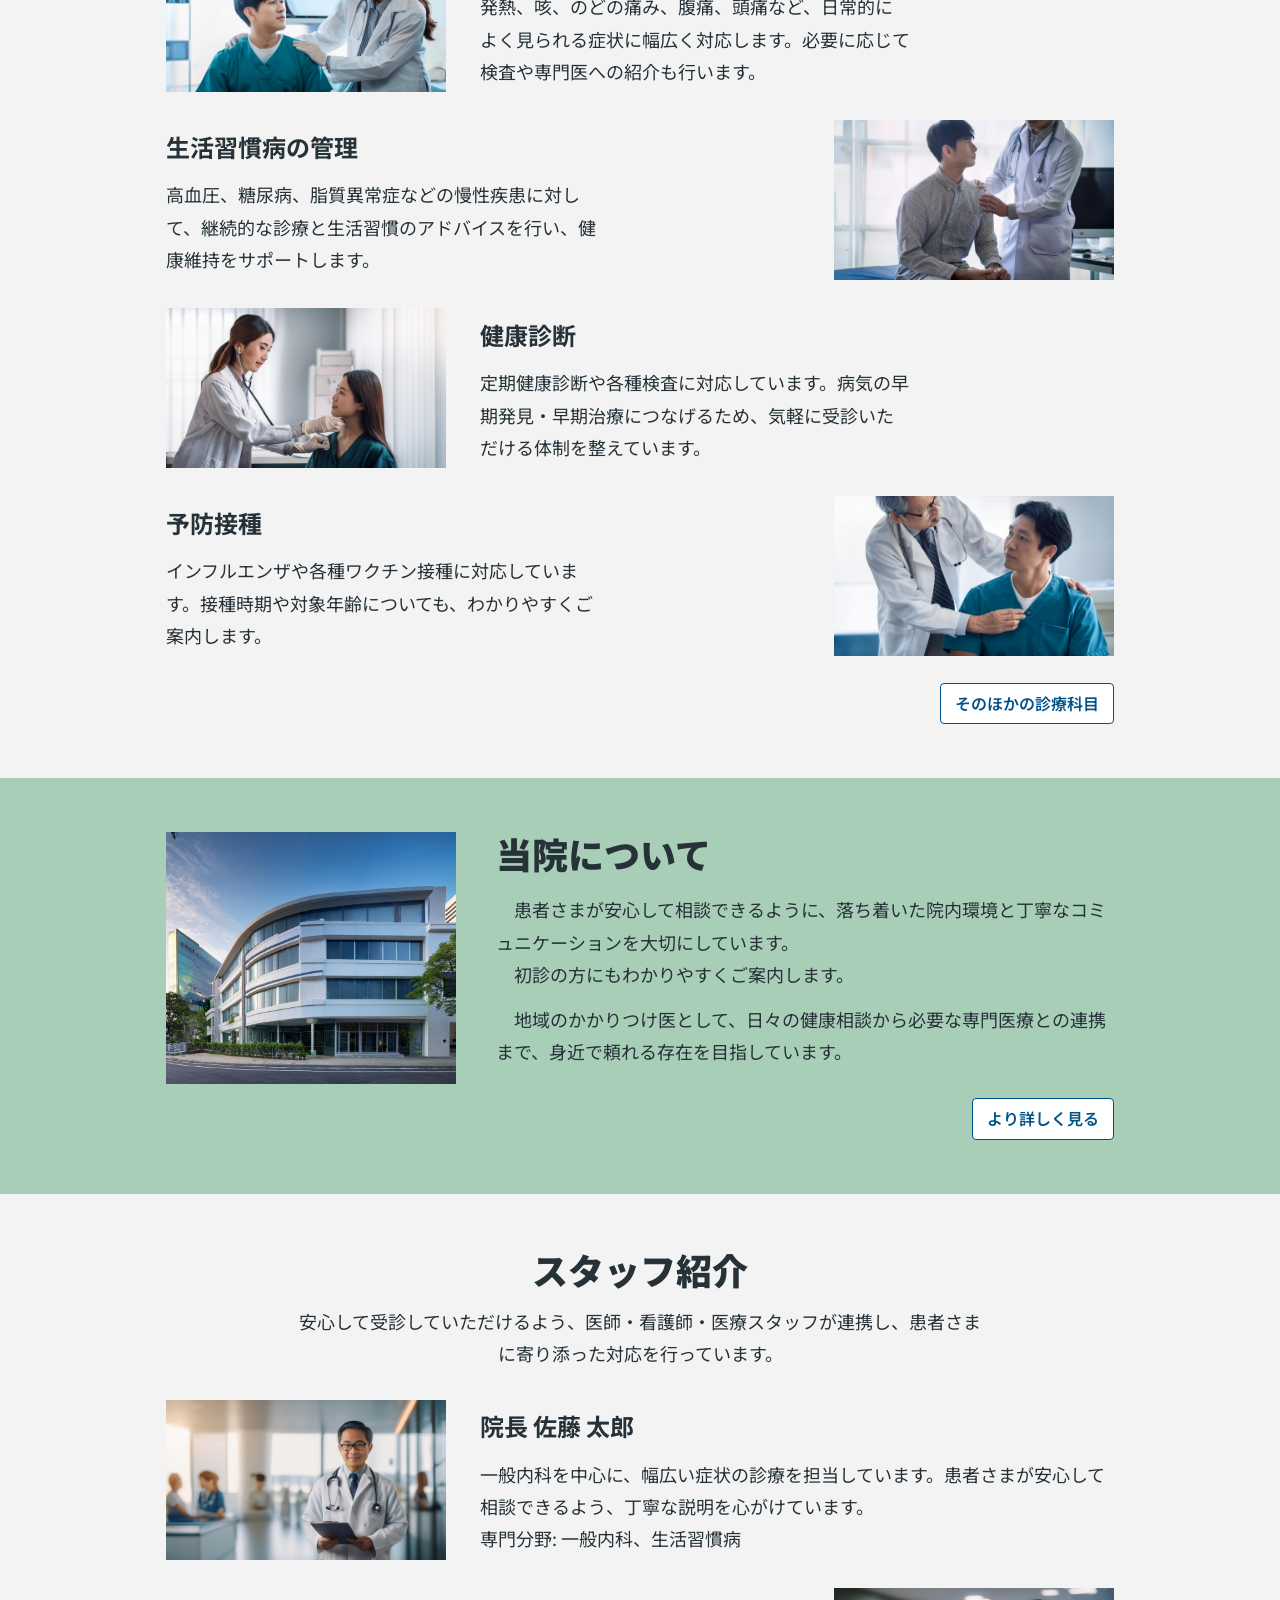
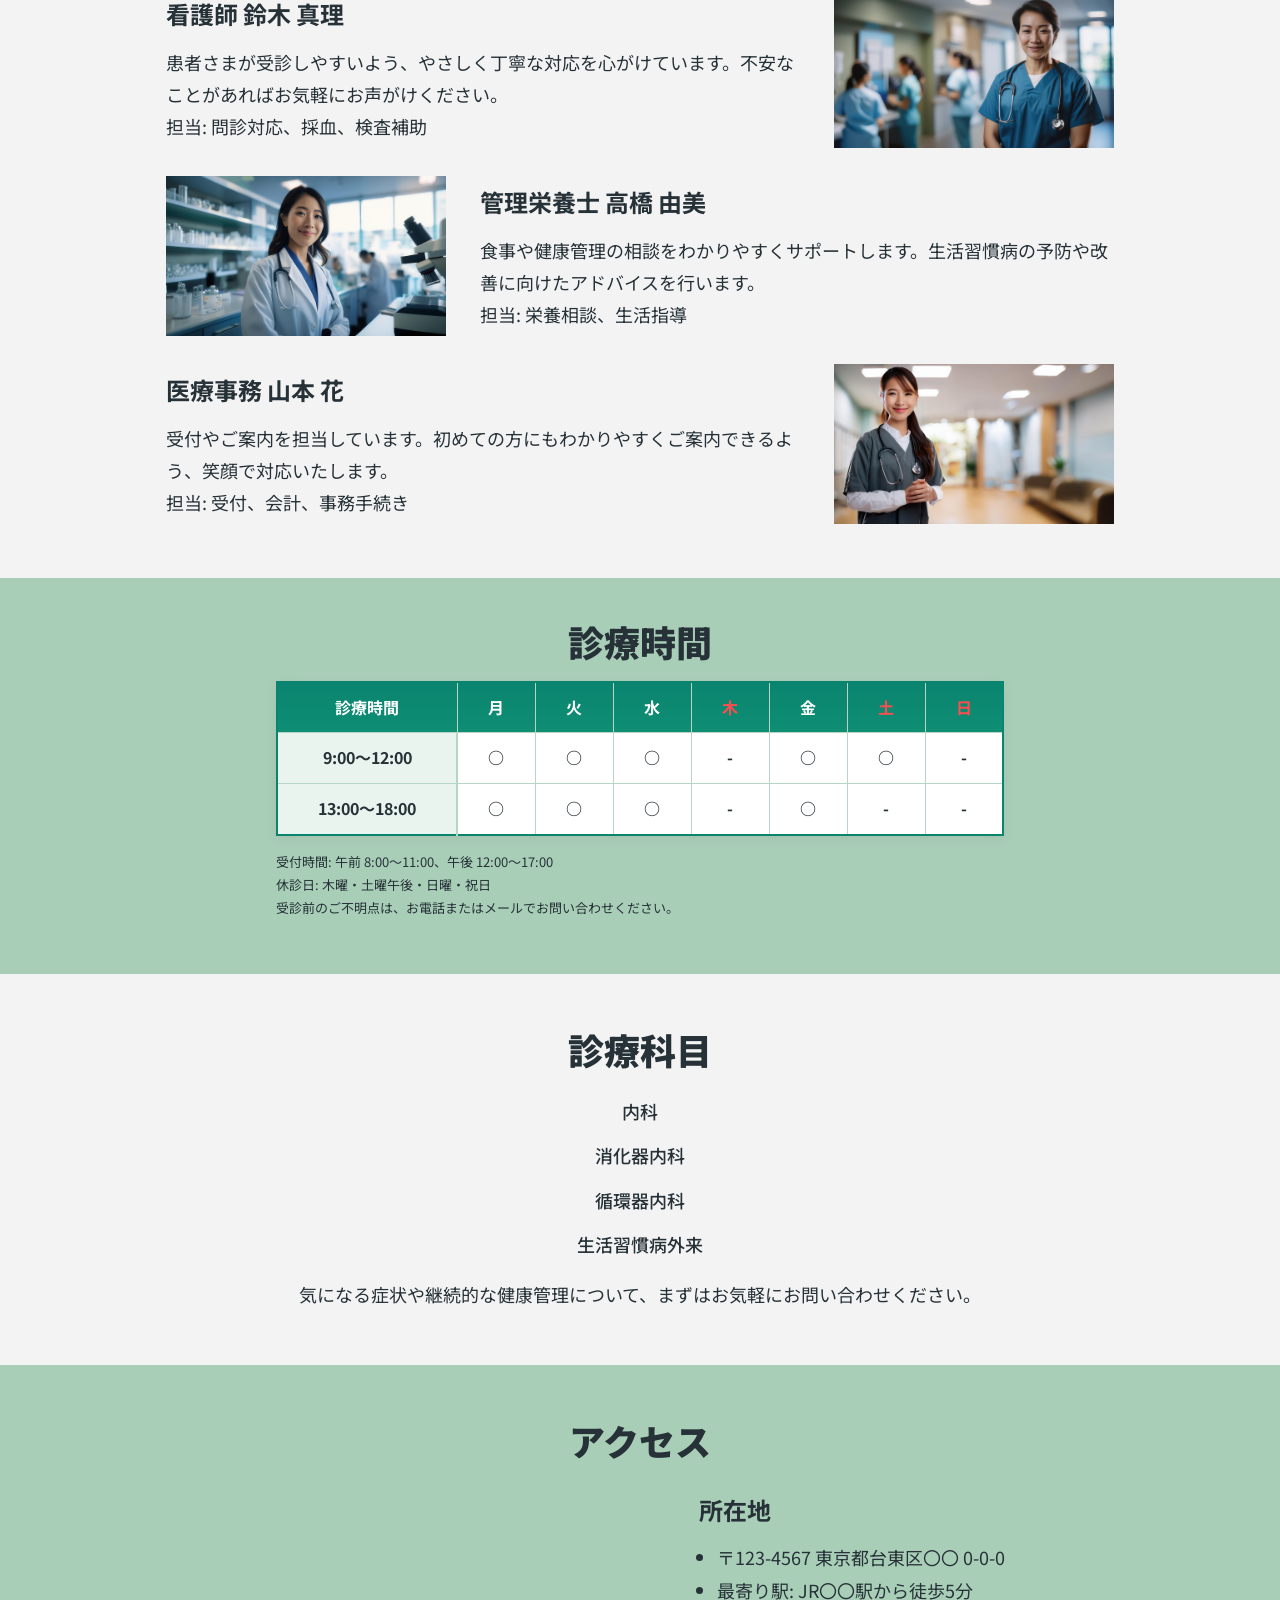
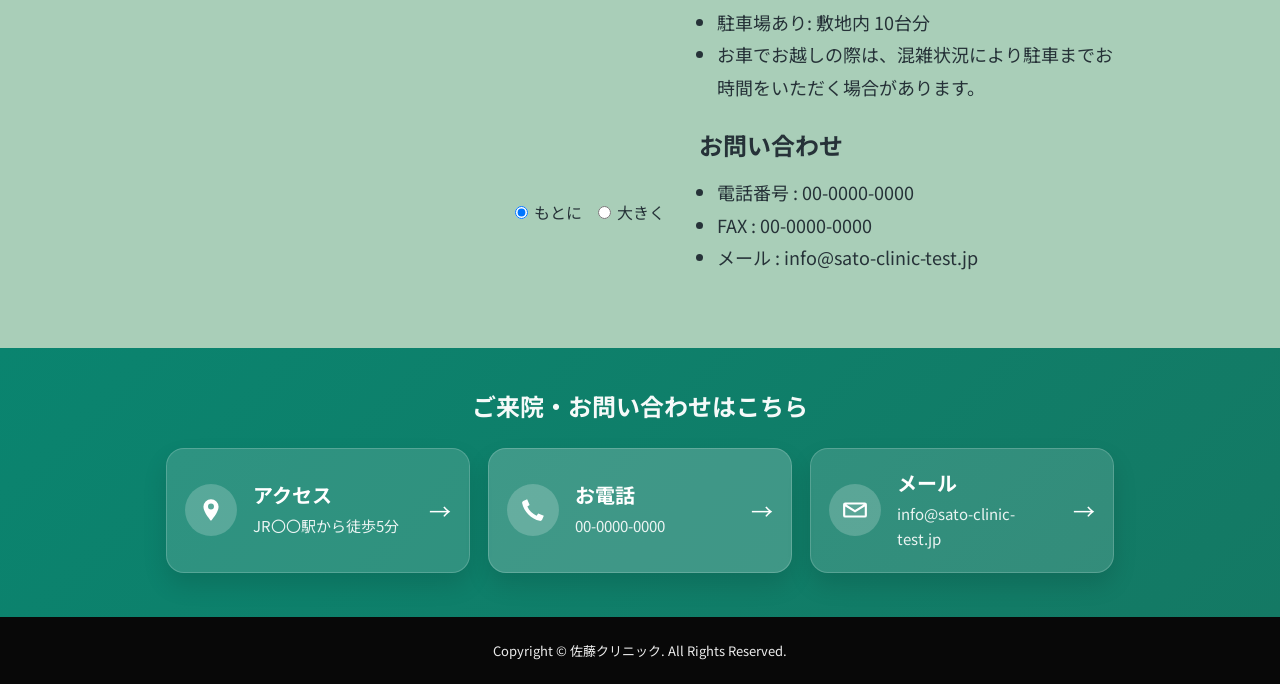
==== commit a6d47f33: "本文の字下げ及び、文中の区切り改行" ====
--- a/index.html
+++ b/index.html
@@ -33,7 +33,7 @@
     <div class="hero__content container-wide">
       <div class="hero__copy">
         <h1>地域に寄り添う診療を</h1>
-        <p>身近で相談しやすく、必要な医療を丁寧にお届けすることを大切にしています。お一人おひとりに寄り添い、安心して通えるクリニックを目指します。</p>
+        <p>　身近で相談しやすく、必要な医療を丁寧にお届けすることを大切にしています。</br>　お一人おひとりに寄り添い、安心して通えるクリニックを目指します。</p>
       </div>
     </div>
   </header>
@@ -128,10 +128,11 @@
         </div>
         <div class="greeting-grid__content">
           <h2>院長あいさつ</h2>
-          <p>こんにちは。佐藤クリニック院長の佐藤太郎です。</p>
-          <p>当院では、「地域に寄り添う診療」を大切に、日々の体調不良から慢性疾患の管理まで、幅広く相談しやすい医療を心がけています。患者さま一人ひとりの声に耳を傾け、わかりやすい説明と丁寧な対応を行います。</p>
-          <p>気になる症状があるときはもちろん、健康管理のことや予防についてもお気軽にご相談ください。ご家族皆さまが安心して通える、あたたかなクリニックを目指してまいります。</p>
-          <p>これからも地域の皆さまの健やかな毎日を支える存在であり続けられるよう、スタッフ一同努めてまいります。</p>
+          <p>　こんにちは。佐藤クリニック院長の佐藤太郎です。</p>
+          <p>　当院では、「地域に寄り添う診療」を大切に、日々の体調不良から慢性疾患の管理まで、幅広く相談しやすい医療を心がけています。</br>　患者さま一人ひとりの声に耳を傾け、わかりやすい説明と丁寧な対応を行います。
+          </p>
+          <p>　気になる症状があるときはもちろん、健康管理のことや予防についてもお気軽にご相談ください。</br>　ご家族皆さまが安心して通える、あたたかなクリニックを目指してまいります。</p>
+          <p>　これからも地域の皆さまの健やかな毎日を支える存在であり続けられるよう、スタッフ一同努めてまいります。</p>
           <div class="signature">佐藤クリニック 院長 佐藤 太郎</div>
         </div>
       </div>
@@ -140,7 +141,7 @@
     <section class="section section-white" id="medical">
       <div class="container-medium">
         <h2 class="section-title">診療案内</h2>
-        <p class="section-lead">当院では、身近な不調から生活習慣病の継続管理まで、幅広いご相談に対応しています。気になる症状がありましたら、お早めにご相談ください。</p>
+        <p class="section-lead">当院では、身近な不調から生活習慣病の継続管理まで、幅広いご相談に対応しています。</br>気になる症状がありましたら、お早めにご相談ください。</p>
         <div class="medical-grid">
           <article class="medical-item left-image">
             <img src="./img/Patient_Image/patient_7.jpg" alt="一般内科の診療イメージ">
@@ -184,8 +185,8 @@
         </div>
         <div class="about-grid__content">
           <h2>当院について</h2>
-          <p>患者さまが安心して相談できるように、落ち着いた院内環境と丁寧なコミュニケーションを大切にしています。初診の方にもわかりやすくご案内します。</p>
-          <p>地域のかかりつけ医として、日々の健康相談から必要な専門医療との連携まで、身近で頼れる存在を目指しています。</p>
+          <p>　患者さまが安心して相談できるように、落ち着いた院内環境と丁寧なコミュニケーションを大切にしています。</br>　初診の方にもわかりやすくご案内します。</p>
+          <p>　地域のかかりつけ医として、日々の健康相談から必要な専門医療との連携まで、身近で頼れる存在を目指しています。</p>
           <div class="about-link">
             <a href="./under-construction.html?return=./index.html%23access" class="link-button">より詳しく見る</a>
           </div>
@@ -416,4 +417,4 @@
   <script src="./js/script.js"></script>
 </body>
 
-</html>
+</html>
